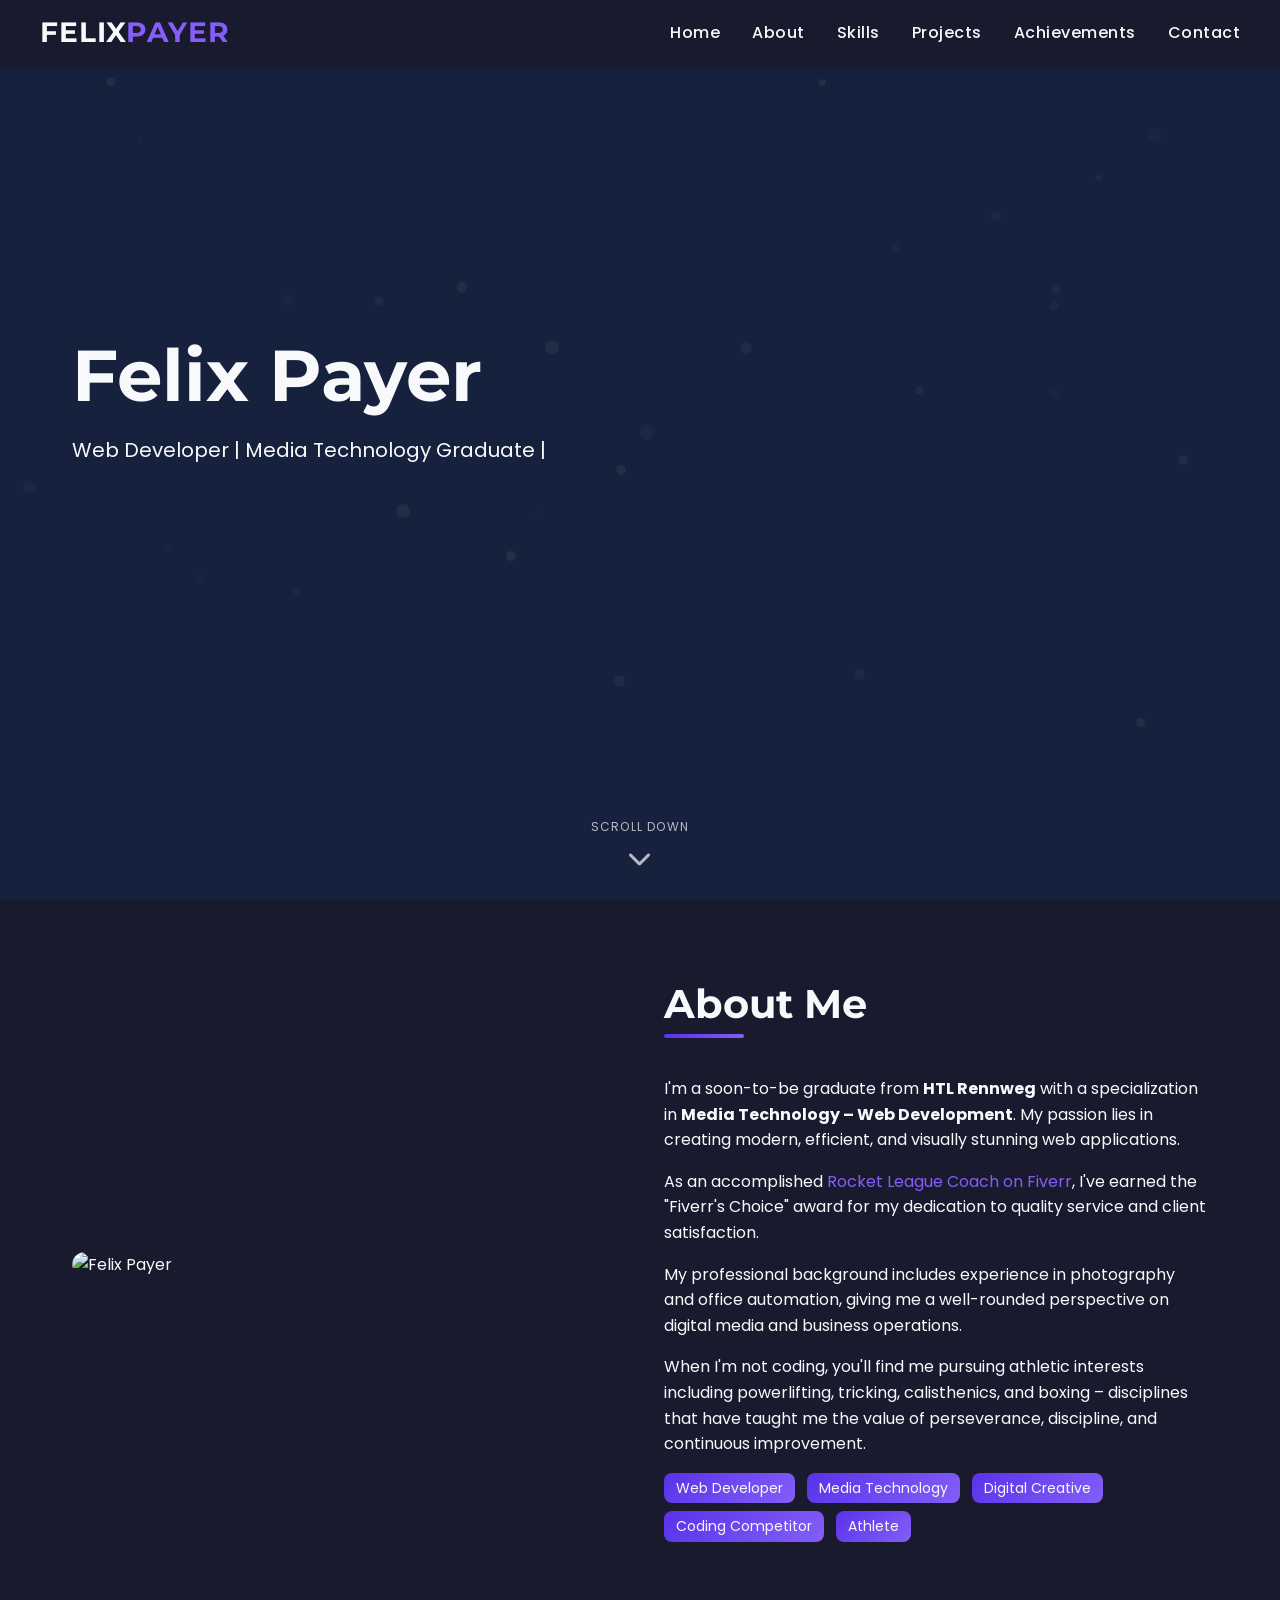
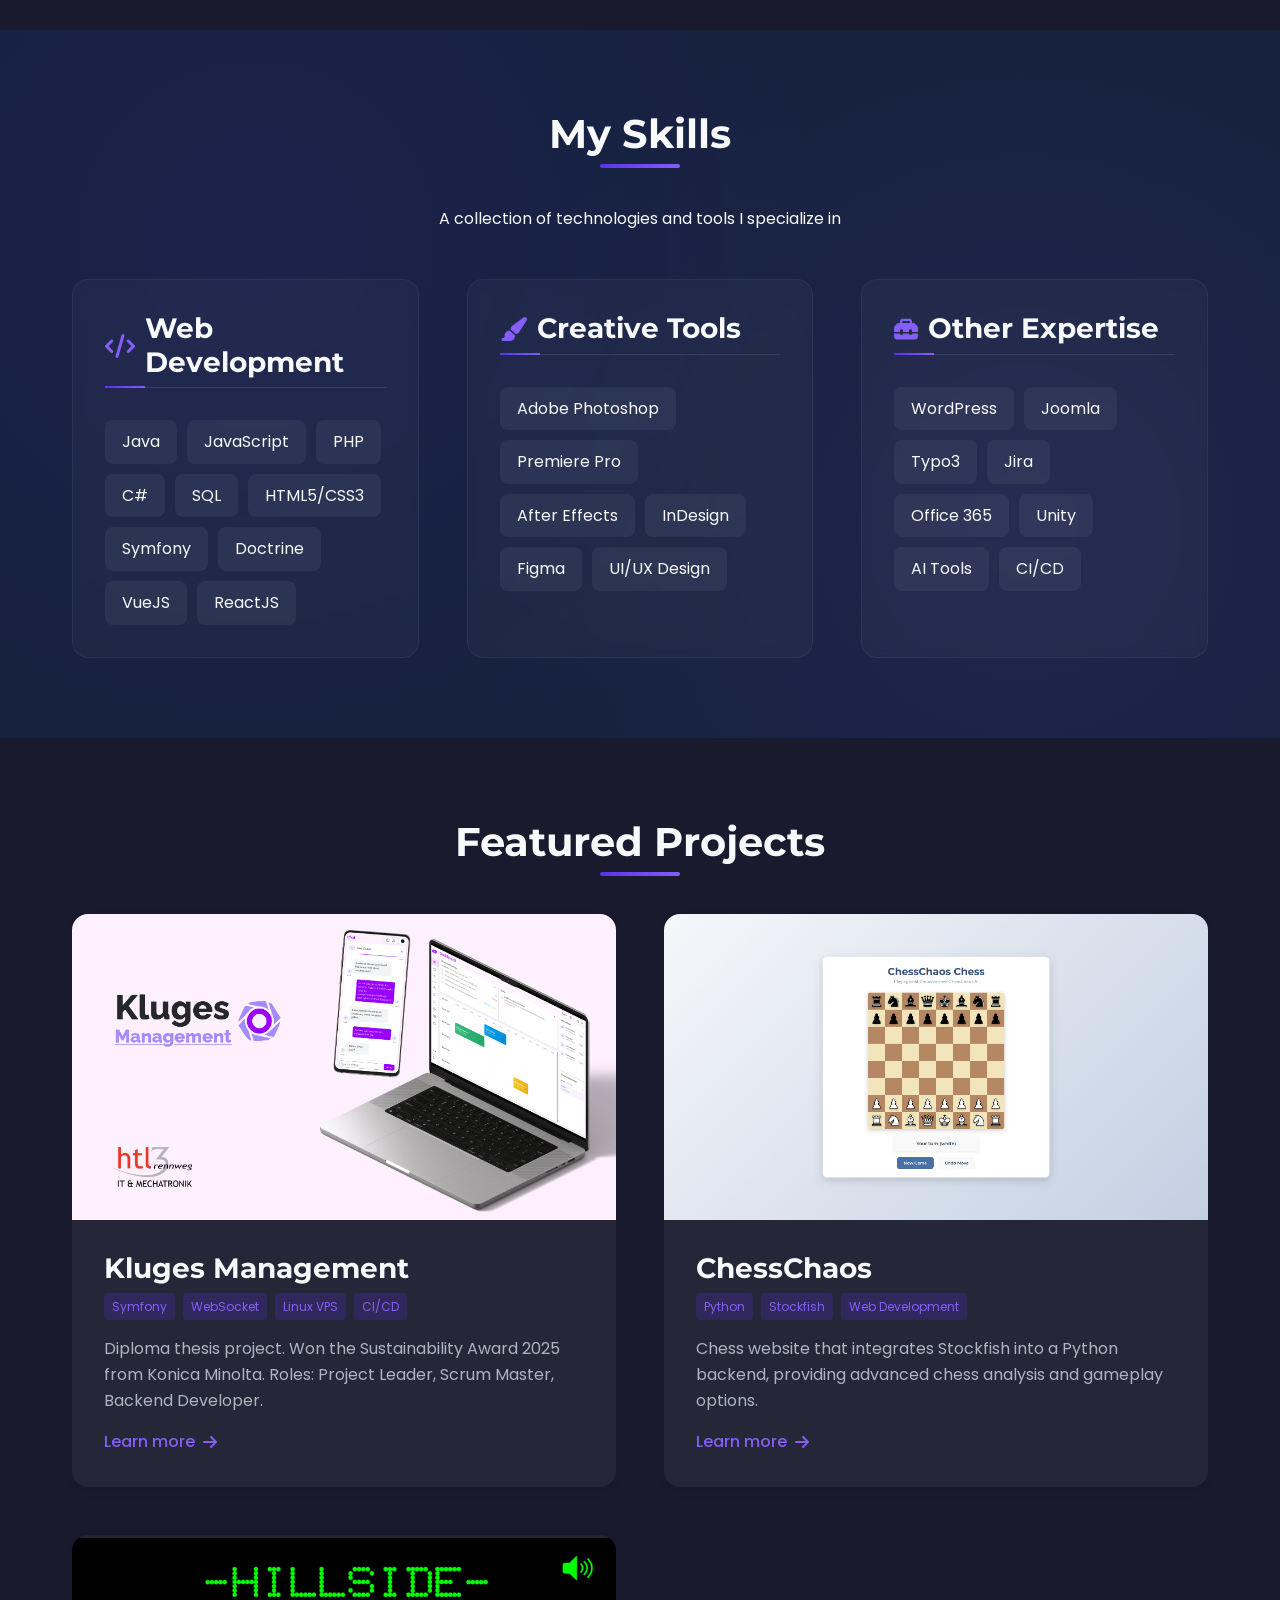
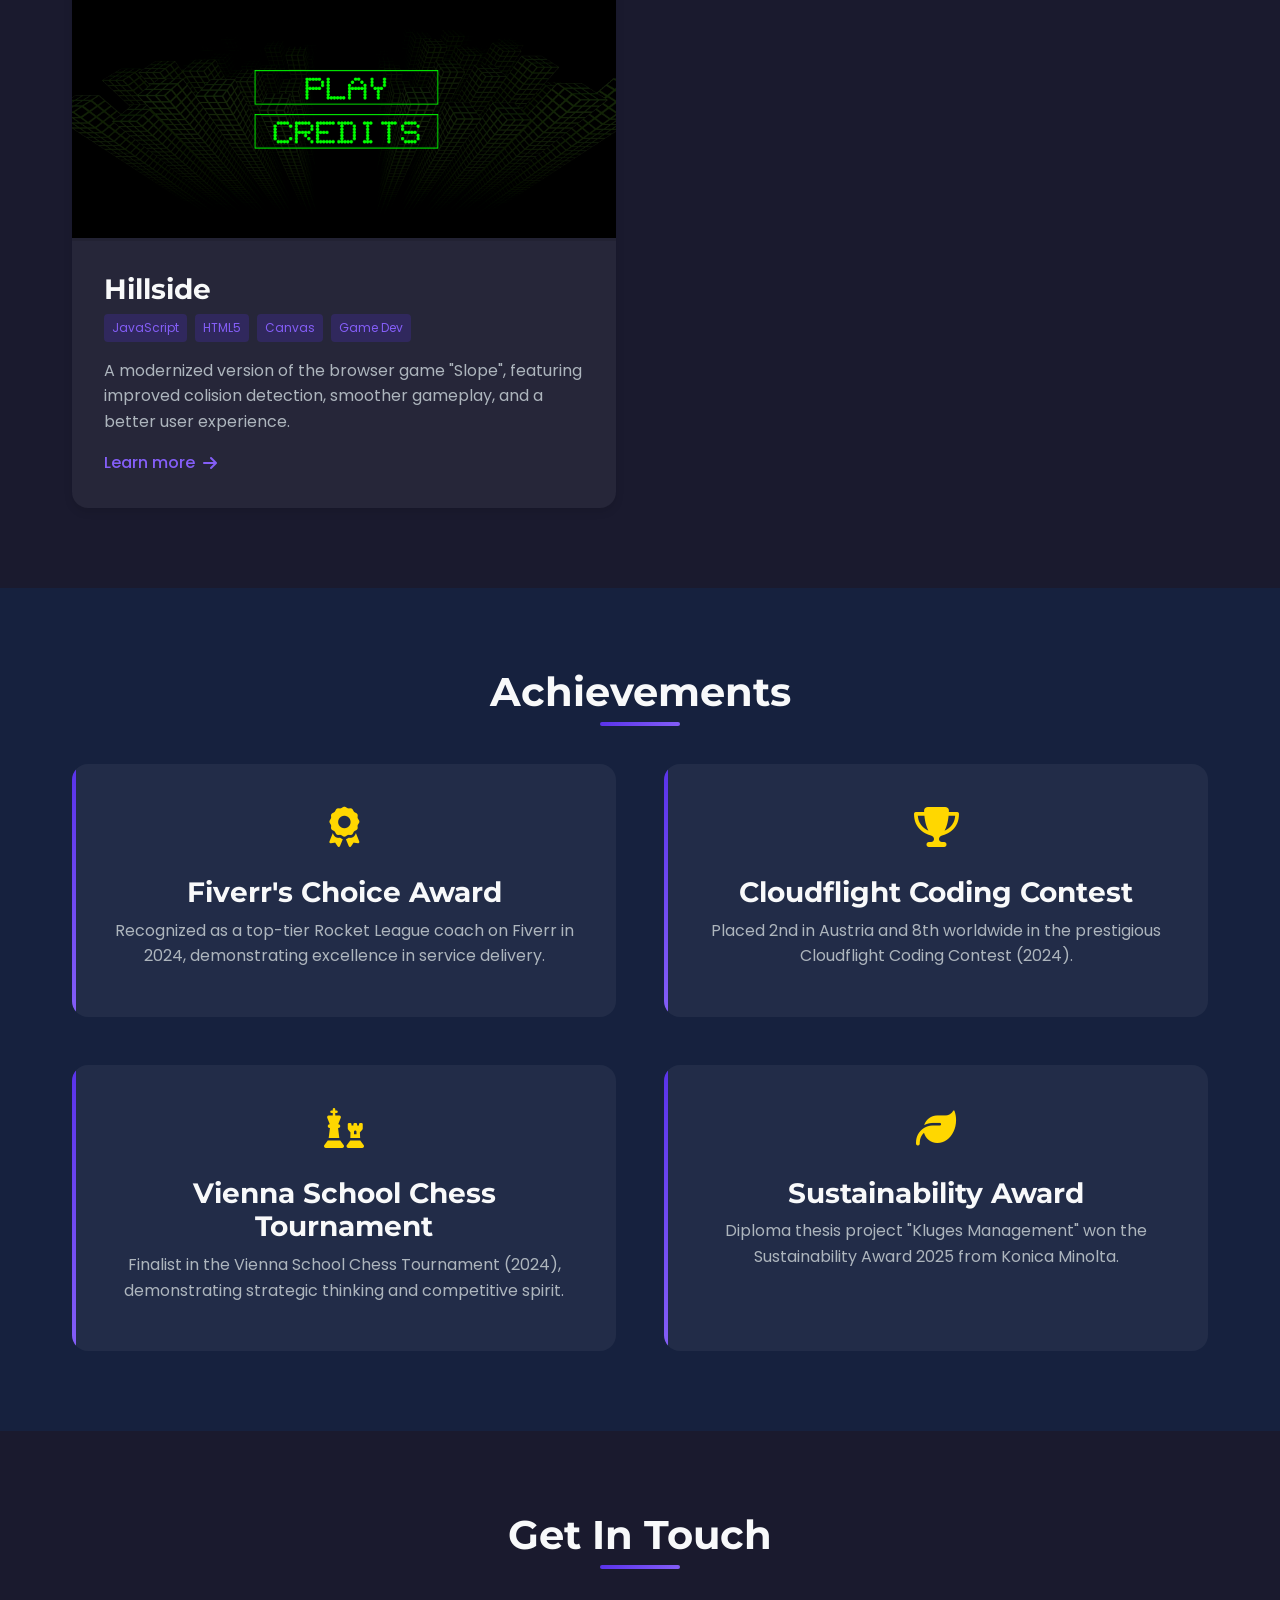
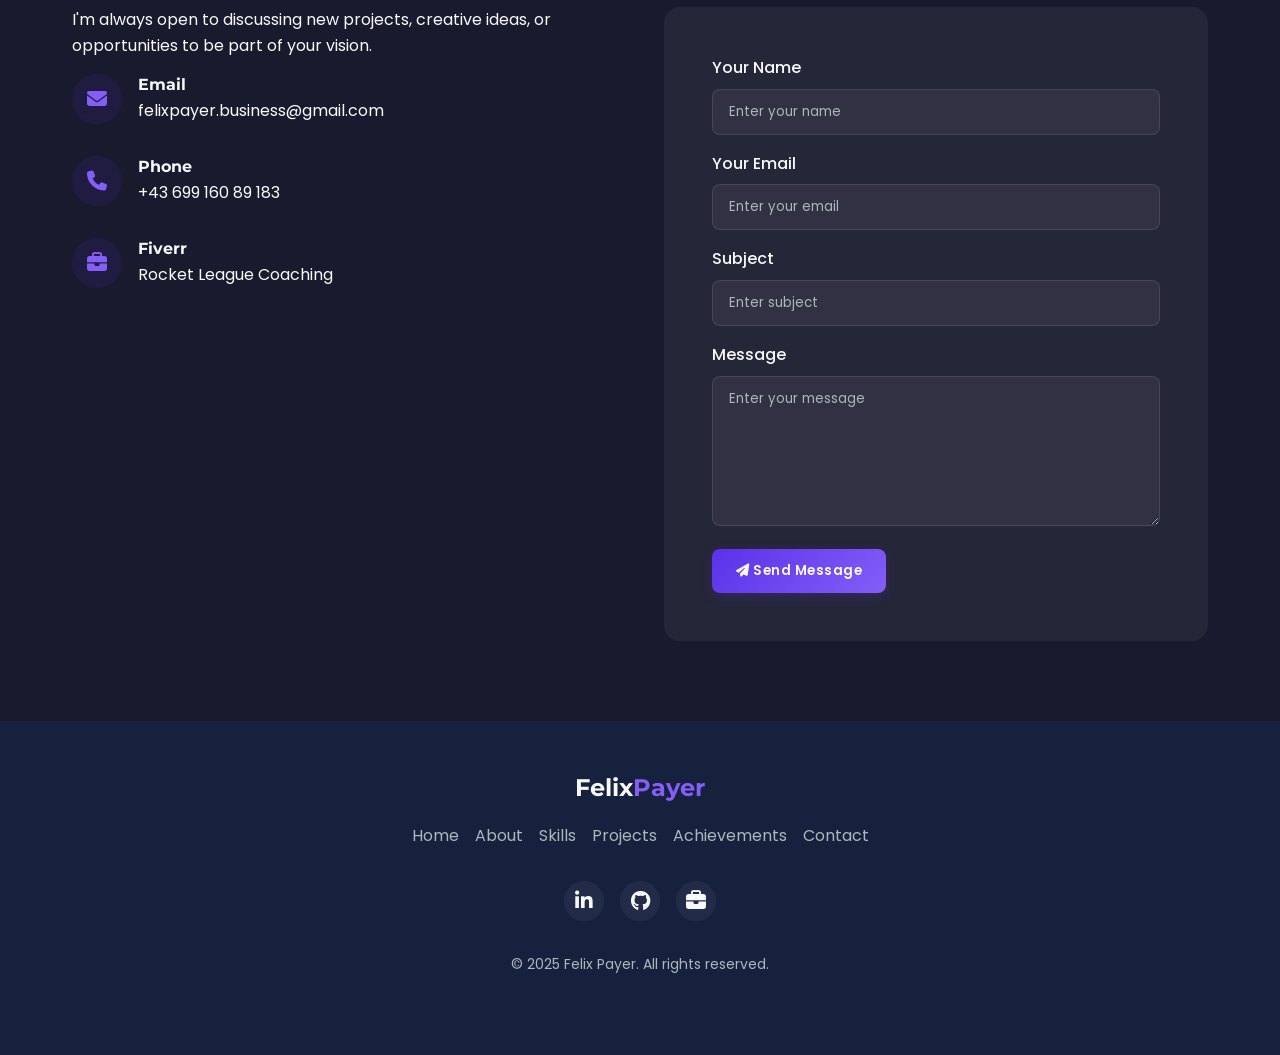
==== index.html @ ff653161 "Added Get coaching button + removed mobile animation" ====
<!DOCTYPE html>
<html lang="en">

<head>
    <meta charset="UTF-8">
    <meta name="viewport" content="width=device-width, initial-scale=1.0">
    <title>Felix Payer | Web Developer & Media Technology Graduate</title>
    <meta name="description"
        content="Felix Payer - Web Developer, Media Technology Graduate, and Gaming Coach. Personal portfolio showcasing projects, skills, and achievements.">

    <!-- Favicon (placeholder) -->
    <link rel="icon" type="image/png" href="favicon.png">

    <!-- Font Awesome -->
    <link rel="stylesheet" href="https://cdnjs.cloudflare.com/ajax/libs/font-awesome/6.4.0/css/all.min.css">

    <!-- Main Stylesheet -->
    <link rel="stylesheet" href="portfolio-styles.css">
    <link rel="stylesheet" href="portfolio-additional-css.css">
</head>

<body>
    <!-- Preloader - Add this right after <body> tag -->
    <div class="preloader">
        <div class="preloader-spinner"></div>
    </div>

    <!-- Scroll Progress Indicator - Add this right after preloader -->
    <div class="scroll-progress"></div>

    <!-- Navigation -->
    <nav class="navbar" id="navbar">
        <div class="container navbar-container">
            <a href="#" class="logo">Felix<span class="text-accent">Payer</span></a>
            <div class="mobile-toggle" id="mobile-toggle">
                <i class="fas fa-bars"></i>
            </div>
            <ul class="nav-links" id="nav-links">
                <li><a href="#home" class="nav-link">Home</a></li>
                <li><a href="#about" class="nav-link">About</a></li>
                <li><a href="#skills" class="nav-link">Skills</a></li>
                <li><a href="#projects" class="nav-link">Projects</a></li>
                <li><a href="#achievements" class="nav-link">Achievements</a></li>
                <li><a href="#contact" class="nav-link">Contact</a></li>
            </ul>
        </div>
    </nav>

    <!-- Hero Section -->
    <section id="home" class="hero">
        <div class="hero-background" id="particles"></div>
        <div class="container">
            <!-- Scroll Indicator for Hero Section - Add this inside the hero section -->
            <div class="scroll-indicator">
                <span>SCROLL DOWN</span>
                <i class="fas fa-chevron-down"></i>
            </div>

            <div class="hero-content">
                <h1 class="hero-title">Felix Payer</h1>
                <p class="hero-subtitle" data-text="Web Developer | Media Technology Graduate | Gaming Coach"></p>
                <div class="hero-cta">
                    <a href="#contact" class="btn btn-primary micro-interaction"><i class="fas fa-envelope"></i> Contact
                        Me</a>
                    <a href="#projects" class="btn btn-secondary micro-interaction"><i class="fas fa-code"></i> View
                        Projects</a>
                    <a href="https://www.fiverr.com/s/8zl2VmZ" target="_blank" class="btn btn-fiverr micro-interaction"><i class="fas fa-gamepad"></i> Book Coaching</a>
                </div>
            </div>
        </div>
    </section>

    <!-- About Section -->
    <section id="about" class="about section">
        <div class="container">
            <div class="about-grid">
                <div class="about-image">
                    <img src="assets/Felix_Payer_v2.png" alt="Felix Payer">
                </div>
                <div class="about-content">
                    <h2>About Me</h2>
                    <p>I'm a soon-to-be graduate from <strong>HTL Rennweg</strong> with a specialization in
                        <strong>Media Technology – Web Development</strong>. My passion lies in creating modern,
                        efficient, and visually stunning web applications.</p>
                    <p>As an accomplished <span class="text-accent">Rocket League Coach on Fiverr</span>, I've earned
                        the "Fiverr's Choice" award for my dedication to quality service and client satisfaction.</p>
                    <p>My professional background includes experience in photography and office automation, giving me a
                        well-rounded perspective on digital media and business operations.</p>
                    <p>When I'm not coding, you'll find me pursuing athletic interests including powerlifting, tricking,
                        calisthenics, and boxing – disciplines that have taught me the value of perseverance,
                        discipline, and continuous improvement.</p>
                    <div class="about-tags">
                        <span class="about-tag">Web Developer</span>
                        <span class="about-tag">Media Technology</span>
                        <span class="about-tag">Digital Creative</span>
                        <span class="about-tag">Coding Competitor</span>
                        <span class="about-tag">Athlete</span>
                    </div>
                </div>
            </div>
        </div>
    </section>

    <!-- Skills Section -->
    <section id="skills" class="skills section">
        <div class="container">
            <div class="section-title">
                <h2>My Skills</h2>
                <p>A collection of technologies and tools I specialize in</p>
            </div>
            <div class="skills-categories">
                <div class="skills-category" data-aos="fade-up">
                    <h3><i class="fas fa-code"></i> Web Development</h3>
                    <div class="skills-list">
                        <div class="skill-item">Java</div>
                        <div class="skill-item">JavaScript</div>
                        <div class="skill-item">PHP</div>
                        <div class="skill-item">C#</div>
                        <div class="skill-item">SQL</div>
                        <div class="skill-item">HTML5/CSS3</div>
                        <div class="skill-item">Symfony</div>
                        <div class="skill-item">Doctrine</div>
                        <div class="skill-item">VueJS</div>
                        <div class="skill-item">ReactJS</div>
                    </div>
                </div>
                <div class="skills-category" data-aos="fade-up" data-aos-delay="100">
                    <h3><i class="fas fa-paintbrush"></i> Creative Tools</h3>
                    <div class="skills-list">
                        <div class="skill-item">Adobe Photoshop</div>
                        <div class="skill-item">Premiere Pro</div>
                        <div class="skill-item">After Effects</div>
                        <div class="skill-item">InDesign</div>
                        <div class="skill-item">Figma</div>
                        <div class="skill-item">UI/UX Design</div>
                    </div>
                </div>
                <div class="skills-category" data-aos="fade-up" data-aos-delay="200">
                    <h3><i class="fas fa-toolbox"></i> Other Expertise</h3>
                    <div class="skills-list">
                        <div class="skill-item">WordPress</div>
                        <div class="skill-item">Joomla</div>
                        <div class="skill-item">Typo3</div>
                        <div class="skill-item">Jira</div>
                        <div class="skill-item">Office 365</div>
                        <div class="skill-item">Unity</div>
                        <div class="skill-item">AI Tools</div>
                        <div class="skill-item">CI/CD</div>
                    </div>
                </div>
            </div>
        </div>
    </section>

    <!-- Projects Section -->
    <section id="projects" class="projects section">
        <div class="container">
            <div class="section-title">
                <h2>Featured Projects</h2>
            </div>
            <div class="projects-grid">
                <!-- Project 1 -->
                <div class="project-card hover-glow">
                    <div class="project-image">
                        <img src="assets/Kluges_Management.png" alt="Kluges Management Project">
                    </div>
                    <div class="project-content">
                        <h3 class="project-title">Kluges Management</h3>
                        <div class="project-tags">
                            <span class="project-tag">Symfony</span>
                            <span class="project-tag">WebSocket</span>
                            <span class="project-tag">Linux VPS</span>
                            <span class="project-tag">CI/CD</span>
                        </div>
                        <p class="project-description">Diploma thesis project. Won the Sustainability Award 2025 from
                            Konica Minolta. Roles: Project Leader, Scrum Master, Backend Developer.</p>
                        <a href="#" class="project-link">Learn more <i class="fas fa-arrow-right"></i></a>
                    </div>
                </div>

                <!-- Project 2 -->
                <div class="project-card hover-glow">
                    <div class="project-image">
                        <img src="assets/ChaosChess.png" alt="ChessChaos Project">
                    </div>
                    <div class="project-content">
                        <h3 class="project-title">ChessChaos</h3>
                        <div class="project-tags">
                            <span class="project-tag">Python</span>
                            <span class="project-tag">Stockfish</span>
                            <span class="project-tag">Web Development</span>
                        </div>
                        <p class="project-description">Chess website that integrates Stockfish into a Python backend,
                            providing advanced chess analysis and gameplay options.</p>
                        <a href="#" class="project-link">Learn more <i class="fas fa-arrow-right"></i></a>
                    </div>
                </div>

                <!-- Project 3 -->
                <div class="project-card hover-glow">
                    <div class="project-image">
                        <img src="assets/Hillside.png" alt="Hillside Project">
                    </div>
                    <div class="project-content">
                        <h3 class="project-title">Hillside</h3>
                        <div class="project-tags">
                            <span class="project-tag">JavaScript</span>
                            <span class="project-tag">HTML5</span>
                            <span class="project-tag">Canvas</span>
                            <span class="project-tag">Game Dev</span>
                        </div>
                        <p class="project-description">A modernized version of the browser game "Slope", featuring
                            improved colision detection, smoother gameplay, and a better user experience.</p>
                        <a href="#" class="project-link">Learn more <i class="fas fa-arrow-right"></i></a>
                    </div>
                </div>
            </div>
        </div>
    </section>

    <!-- Achievements Section -->
    <section id="achievements" class="achievements section">
        <div class="container">
            <div class="section-title">
                <h2>Achievements</h2>
            </div>
            <div class="achievements-list">
                <!-- Achievement 1 -->
                <div class="achievement-card hover-scale">
                    <div class="achievement-icon">
                        <i class="fas fa-award"></i>
                    </div>
                    <h3 class="achievement-title">Fiverr's Choice Award</h3>
                    <p class="achievement-description">Recognized as a top-tier Rocket League coach on Fiverr in 2024,
                        demonstrating excellence in service delivery.</p>
                </div>

                <!-- Achievement 2 -->
                <div class="achievement-card hover-scale">
                    <div class="achievement-icon">
                        <i class="fas fa-trophy"></i>
                    </div>
                    <h3 class="achievement-title">Cloudflight Coding Contest</h3>
                    <p class="achievement-description">Placed 2nd in Austria and 8th worldwide in the prestigious
                        Cloudflight Coding Contest (2024).</p>
                </div>

                <!-- Achievement 3 -->
                <div class="achievement-card hover-scale">
                    <div class="achievement-icon">
                        <i class="fas fa-chess"></i>
                    </div>
                    <h3 class="achievement-title">Vienna School Chess Tournament</h3>
                    <p class="achievement-description">Finalist in the Vienna School Chess Tournament (2024),
                        demonstrating strategic thinking and competitive spirit.</p>
                </div>

                <!-- Achievement 4 -->
                <div class="achievement-card hover-scale">
                    <div class="achievement-icon">
                        <i class="fas fa-leaf"></i>
                    </div>
                    <h3 class="achievement-title">Sustainability Award</h3>
                    <p class="achievement-description">Diploma thesis project "Kluges Management" won the Sustainability
                        Award 2025 from Konica Minolta.</p>
                </div>
            </div>
        </div>
    </section>

    <!-- Contact Section -->
    <section id="contact" class="contact section">
        <div class="container">
            <div class="section-title">
                <h2>Get In Touch</h2>
            </div>
            <div class="contact-grid">
                <div class="contact-info">
                    <p>I'm always open to discussing new projects, creative ideas, or opportunities to be part of your
                        vision.</p>

                    <!-- Email -->
                    <div class="contact-method">
                        <div class="contact-icon">
                            <i class="fas fa-envelope"></i>
                        </div>
                        <div class="contact-detail">
                            <h4>Email</h4>
                            <p><a href="mailto:felixpayer.business@gmail.com">felixpayer.business@gmail.com</a></p>
                        </div>
                    </div>

                    <!-- Phone -->
                    <div class="contact-method">
                        <div class="contact-icon">
                            <i class="fas fa-phone"></i>
                        </div>
                        <div class="contact-detail">
                            <h4>Phone</h4>
                            <p><a href="tel:+4369916089">+43 699 160 89 183</a></p>
                        </div>
                    </div>

                    <!-- Fiverr -->
                    <div class="contact-method">
                        <div class="contact-icon">
                            <i class="fas fa-briefcase"></i>
                        </div>
                        <div class="contact-detail">
                            <h4>Fiverr</h4>
                            <p><a href="https://www.fiverr.com/s/8zl2VmZ" target="_blank">Rocket League Coaching</a></p>
                        </div>
                    </div>
                </div>

                <!-- Contact Form -->
                <form class="contact-form" id="contact-form" action="https://formspree.io/f/xrbprryv" method="POST">
                    <div class="form-group">
                        <label for="name" class="form-label">Your Name</label>
                        <input type="text" id="name" name="name" class="form-control" placeholder="Enter your name"
                            required>
                    </div>
                    <div class="form-group">
                        <label for="email" class="form-label">Your Email</label>
                        <input type="email" id="email" name="email" class="form-control" placeholder="Enter your email"
                            required>
                    </div>
                    <div class="form-group">
                        <label for="subject" class="form-label">Subject</label>
                        <input type="text" id="subject" name="subject" class="form-control" placeholder="Enter subject"
                            required>
                    </div>
                    <div class="form-group">
                        <label for="message" class="form-label">Message</label>
                        <textarea id="message" name="message" class="form-control" placeholder="Enter your message"
                            rows="5" required></textarea>
                    </div>
                    <button type="submit" class="btn btn-primary micro-interaction">
                        <i class="fas fa-paper-plane"></i> Send Message
                    </button>
                </form>
            </div>
        </div>
    </section>

    <!-- Footer -->
    <footer class="footer">
        <div class="container">
            <div class="footer-content">
                <div class="footer-logo">Felix<span class="text-accent">Payer</span></div>
                <div class="footer-links">
                    <a href="#home" class="footer-link">Home</a>
                    <a href="#about" class="footer-link">About</a>
                    <a href="#skills" class="footer-link">Skills</a>
                    <a href="#projects" class="footer-link">Projects</a>
                    <a href="#achievements" class="footer-link">Achievements</a>
                    <a href="#contact" class="footer-link">Contact</a>
                </div>
                <div class="footer-social">
                    <a href="https://www.linkedin.com/in/felix-payer" class="social-link"><i class="fab fa-linkedin-in"></i></a>
                    <a href="https://github.com/1FailX1" class="social-link"><i class="fab fa-github"></i></a>
                    <a href="https://www.fiverr.com/s/8zl2VmZ" class="social-link"><i class="fas fa-briefcase"></i></a>
                </div>
                <p class="copyright">&copy; 2025 Felix Payer. All rights reserved.</p>
            </div>
        </div>
    </footer>

    <!-- JavaScript Libraries -->
    <script src="https://cdnjs.cloudflare.com/ajax/libs/gsap/3.12.2/gsap.min.js"></script>
    <script src="https://cdnjs.cloudflare.com/ajax/libs/gsap/3.12.2/ScrollTrigger.min.js"></script>
    <script src="https://cdn.jsdelivr.net/particles.js/2.0.0/particles.min.js"></script>

    <!-- JavaScript -->
    <script src="portfolio-javascript.js"></script>
    <script src="portfolio-advanced-animations.js"></script>
</body>

</html>
---- portfolio-styles.css ----
/* Felix Payer Portfolio Website - Main Stylesheet */

/* ======= FONTS ======= */
@import url('https://fonts.googleapis.com/css2?family=Poppins:wght@300;400;500;600;700&family=Montserrat:wght@400;500;600;700&display=swap');

/* ======= VARIABLES ======= */
:root {
  /* Color Palette */
  --primary-dark: #1a1a2e;
  --primary: #16213e;
  --secondary: #0f3460;
  --accent: #5932ea;
  --accent-light: #845ef7;
  --accent-gradient: linear-gradient(135deg, #5932ea 0%, #845ef7 100%);
  --gold: #ffd700;
  --white: #f8f9fa;
  --light-gray: #e9ecef;
  --medium-gray: #adb5bd;
  --dark-gray: #495057;
  --black: #212529;
  
  /* Typography */
  --font-primary: 'Poppins', sans-serif;
  --font-secondary: 'Montserrat', sans-serif;
  
  /* Spacing */
  --spacing-xs: 0.25rem;
  --spacing-sm: 0.5rem;
  --spacing-md: 1rem;
  --spacing-lg: 2rem;
  --spacing-xl: 3rem;
  --spacing-xxl: 5rem;
  
  /* Border Radius */
  --radius-sm: 0.25rem;
  --radius-md: 0.5rem;
  --radius-lg: 1rem;
  --radius-round: 50%;
  
  /* Transitions */
  --transition-fast: 0.2s ease;
  --transition-medium: 0.3s ease;
  --transition-slow: 0.5s ease;
  
  /* Shadows */
  --shadow-sm: 0 2px 4px rgba(0, 0, 0, 0.05);
  --shadow-md: 0 4px 8px rgba(0, 0, 0, 0.1);
  --shadow-lg: 0 8px 16px rgba(0, 0, 0, 0.15);
  --shadow-accent: 0 4px 12px rgba(89, 50, 234, 0.2);
}

/* ======= RESET & BASE STYLES ======= */
*, *::before, *::after {
  margin: 0;
  padding: 0;
  box-sizing: border-box;
}

html {
  font-size: 16px;
  scroll-behavior: smooth;
  scrollbar-width: thin;
  scrollbar-color: var(--accent) var(--primary-dark);
}

body {
  font-family: var(--font-primary);
  color: var(--white);
  background-color: var(--primary-dark);
  line-height: 1.6;
  overflow-x: hidden;
}

img {
  max-width: 100%;
  height: auto;
  display: block;
}

a {
  color: var(--white);
  text-decoration: none;
  transition: all var(--transition-fast);
}

a:hover {
  color: var(--accent-light);
}

button, .btn {
  cursor: pointer;
  border: none;
  background: none;
  font-family: var(--font-primary);
  transition: all var(--transition-fast);
}

/* Custom scrollbar for webkit browsers */
::-webkit-scrollbar {
  width: 8px;
  height: 8px;
}

::-webkit-scrollbar-track {
  background: var(--primary-dark);
}

::-webkit-scrollbar-thumb {
  background: var(--accent);
  border-radius: 4px;
}

::-webkit-scrollbar-thumb:hover {
  background: var(--accent-light);
}

/* ======= LAYOUT & CONTAINERS ======= */
.container {
  width: 100%;
  max-width: 1200px;
  margin: 0 auto;
  padding: 0 var(--spacing-lg);
}

.section {
  padding: var(--spacing-xxl) 0;
  position: relative;
}

/* ======= TYPOGRAPHY ======= */
h1, h2, h3, h4, h5, h6 {
  font-family: var(--font-secondary);
  font-weight: 700;
  line-height: 1.2;
  margin-bottom: var(--spacing-md);
}

h1 {
  font-size: 3.5rem;
  margin-bottom: var(--spacing-lg);
}

h2 {
  font-size: 2.5rem;
  position: relative;
  margin-bottom: var(--spacing-xl);
}

h2::after {
  content: '';
  position: absolute;
  width: 80px;
  height: 4px;
  background: var(--accent-gradient);
  bottom: -10px;
  left: 0;
  border-radius: var(--radius-sm);
}

h3 {
  font-size: 1.75rem;
}

p {
  margin-bottom: var(--spacing-md);
}

.section-title {
  text-align: center;
}

.section-title h2::after {
  left: 50%;
  transform: translateX(-50%);
}

.text-center {
  text-align: center;
}

.text-accent {
  color: var(--accent-light);
}

.text-gold {
  color: var(--gold);
}

/* ======= BUTTONS ======= */
.btn {
  display: inline-block;
  padding: 0.75rem 1.5rem;
  border-radius: var(--radius-md);
  font-weight: 600;
  text-align: center;
  letter-spacing: 0.5px;
  transition: all var(--transition-fast);
}

.btn-primary {
  background: var(--accent-gradient);
  color: var(--white);
  box-shadow: var(--shadow-accent);
}

.btn-primary:hover {
  transform: translateY(-3px);
  box-shadow: 0 6px 15px rgba(89, 50, 234, 0.3);
  color: var(--white);
}

.btn-secondary {
  background: transparent;
  color: var(--white);
  border: 2px solid var(--accent);
}

.btn-secondary:hover {
  background-color: var(--accent);
  color: var(--white);
  transform: translateY(-3px);
}

.btn-icon {
  display: inline-flex;
  align-items: center;
  gap: 0.5rem;
}

.btn-fiverr {
  background-color: #1dbf73; /* Fiverr green */
  color: white;
  border: 2px solid #1dbf73;
  box-shadow: 0 4px 8px rgba(29, 191, 115, 0.3);
}

.btn-fiverr:hover {
  background-color: #19a463; /* Slightly darker on hover */
  color: white;
  transform: translateY(-3px);
  box-shadow: 0 6px 12px rgba(29, 191, 115, 0.4);
}

/* ======= NAVIGATION ======= */
.navbar {
  position: fixed;
  top: 0;
  left: 0;
  width: 100%;
  z-index: 1000;
  background-color: var(--primary-dark); /* Solid background for visibility */
  box-shadow: var(--shadow-md); /* Optional: Add a shadow for better visibility */
  min-height: 60px; /* Ensure consistent height */
  display: flex;
  align-items: center;
  justify-content: space-between;
  padding: 0 1rem;
}

.navbar.scrolled {
  min-height: 50px; /* Ensure minimum height when scrolled */
  box-shadow: var(--shadow-md);
}

.navbar-container {
  display: flex;
  justify-content: space-between;
  align-items: center;
  padding: 0.75rem 0; /* Move padding to container instead of navbar */
  width: 100%;
}

.logo {
  font-family: var(--font-secondary);
  font-weight: 700;
  font-size: 1.75rem;
  color: var(--white);
  text-transform: uppercase;
  letter-spacing: 1px;
  line-height: 1.2; /* Add line-height to improve vertical spacing */
  padding: 0.25rem 0; /* Add padding to prevent touching edges */
}

.nav-links {
  display: flex;
  gap: var(--spacing-lg);
  list-style: none;
}

.nav-link {
  position: relative;
  font-weight: 500;
  letter-spacing: 0.5px;
}

.nav-link::after {
  content: '';
  position: absolute;
  bottom: -5px;
  left: 0;
  width: 0;
  height: 2px;
  background: var(--accent-gradient);
  transition: width var(--transition-fast);
}

.nav-link:hover::after {
  width: 100%;
}

.mobile-toggle {
  display: none;
  font-size: 1.5rem;
  cursor: pointer;
}

/* ======= HERO SECTION ======= */
.hero {
  position: relative;
  height: 100vh;
  display: flex;
  align-items: center;
  overflow: hidden;
  background-color: var(--primary);
}

.hero-content {
  position: relative;
  z-index: 2;
  width: fit-content; /* Only take up as much space as needed */
  max-width: 90%; /* Ensure it doesn't overflow on small screens */
  margin-right: auto; /* Keep left alignment */
}

.hero-title {
  font-size: 4.5rem;
  font-weight: 700;
  margin-bottom: var(--spacing-md);
  opacity: 0;
  transform: translateY(30px);
  animation: fadeInUp 1s var(--transition-slow) forwards;
}

.hero-subtitle {
  font-size: 1.25rem;
  margin-bottom: var(--spacing-xl);
  opacity: 0;
  transform: translateY(30px);
  animation: fadeInUp 1s 0.3s var(--transition-slow) forwards;
  min-height: 1.6em; /* Reserve height for the text */
  position: relative;
}

/* Add invisible placeholder that maintains space */
.hero-subtitle::before {
  content: attr(data-text);
  visibility: hidden;
  display: block;
  height: 0;
  color: transparent;
}

.hero-cta {
  display: flex;
  gap: var(--spacing-md);
  opacity: 0;
  transform: translateY(-15px); /* Start slightly above final position */
  transition: opacity 0.6s ease, transform 0.6s ease;
}

.hero-background {
  position: absolute;
  top: 0;
  left: 0;
  width: 100%;
  height: 100%;
  z-index: 1;
}

.particle {
  position: absolute;
  border-radius: var(--radius-round);
  background: rgba(255, 255, 255, 0.1);
  animation: float 20s infinite linear;
}

/* ======= ABOUT SECTION ======= */
.about {
  background-color: var(--primary-dark);
}

.about-grid {
  display: grid;
  grid-template-columns: 1fr 1fr;
  gap: var(--spacing-xl);
  align-items: center;
}

.about-image {
  border-radius: var(--radius-lg);
  overflow: hidden;
}

.about-content h2 {
  text-align: left;
}

.about-content h2::after {
  left: 0;
  transform: none;
}

.about-tag {
  display: inline-block;
  background: var(--accent-gradient);
  color: var(--white);
  padding: 0.25rem 0.75rem;
  border-radius: var(--radius-md);
  font-size: 0.875rem;
  margin-right: var(--spacing-sm);
  margin-bottom: var(--spacing-sm);
}

/* ======= SKILLS SECTION - REDESIGNED ======= */
.skills {
  background-color: var(--primary);
  position: relative;
  overflow: hidden;
}

.skills::before {
  content: "";
  position: absolute;
  top: 0;
  left: 0;
  width: 100%;
  height: 100%;
  background-image: radial-gradient(circle at 20% 30%, rgba(89, 50, 234, 0.08) 0%, transparent 50%),
                    radial-gradient(circle at 80% 70%, rgba(132, 94, 247, 0.08) 0%, transparent 50%);
  z-index: 0;
}

.skills .container {
  position: relative;
  z-index: 1;
}

.skills-categories {
  display: grid;
  grid-template-columns: repeat(3, 1fr);
  gap: var(--spacing-xl);
  margin-top: var(--spacing-xl);
}

.skills-category {
  background: rgba(255, 255, 255, 0.03);
  border-radius: var(--radius-lg);
  padding: var(--spacing-lg);
  transition: all 0.4s cubic-bezier(0.175, 0.885, 0.32, 1.275);
  border: 1px solid rgba(255, 255, 255, 0.05);
  backdrop-filter: blur(5px);
  position: relative;
  overflow: hidden;
}

.skills-category::before {
  content: '';
  position: absolute;
  top: 0;
  left: 0;
  width: 100%;
  height: 100%;
  background: var(--accent-gradient);
  opacity: 0;
  transition: opacity 0.4s ease;
  z-index: -1;
}

.skills-category:hover {
  transform: translateY(-6px);
  box-shadow: var(--shadow-lg);
  border-color: rgba(89, 50, 234, 0.2);
}

.skills-category:hover::before {
  opacity: 0.05;
}

.skills-category h3 {
  margin-bottom: var(--spacing-lg);
  padding-bottom: var(--spacing-sm);
  border-bottom: 1px solid rgba(255, 255, 255, 0.1);
  position: relative;
  display: flex;
  align-items: center;
  gap: 10px;
}

.skills-category h3 i {
  color: var(--accent-light);
  font-size: 1.5rem;
}

.skills-category h3::after {
  content: '';
  position: absolute;
  bottom: -1px;
  left: 0;
  height: 2px;
  width: 40px;
  background: var(--accent-gradient);
  transition: width 0.3s ease;
}

.skills-category:hover h3::after {
  width: 100%;
}

.skills-list {
  display: flex;
  flex-wrap: wrap;
  gap: 10px;
}

.skill-item {
  background: rgba(255, 255, 255, 0.05);
  border-radius: var(--radius-md);
  padding: 0.5rem 1rem;
  transition: all 0.3s ease;
  border: 1px solid transparent;
}

.skill-item:hover {
  background: rgba(89, 50, 234, 0.2);
  transform: translateY(-3px) scale(1.05);
  border-color: var(--accent);
  box-shadow: 0 4px 12px rgba(89, 50, 234, 0.15);
}

@media (max-width: 1024px) {
  .skills-categories {
    grid-template-columns: repeat(2, 1fr);
  }
}

@media (max-width: 768px) {
  .skills-categories {
    grid-template-columns: 1fr;
  }
  
  .skills-category {
    max-width: 500px;
    margin: 0 auto;
  }
}

/* ======= PROJECTS SECTION ======= */
.projects {
  background-color: var(--primary-dark);
}

.projects-grid {
  display: grid;
  grid-template-columns: repeat(auto-fill, minmax(350px, 1fr));
  gap: var(--spacing-xl);
  margin-top: var(--spacing-xl);
}

.project-card {
  background: rgba(255, 255, 255, 0.05);
  border-radius: var(--radius-lg);
  overflow: hidden;
  transition: all var(--transition-medium);
  box-shadow: var(--shadow-md);
}

.project-card:hover {
  transform: translateY(-10px);
  box-shadow: var(--shadow-lg);
}

.project-image {
  width: 100%;
  position: relative;
  overflow: hidden;
  aspect-ratio: 16 / 9;  /* Maintain consistent ratio (adjust as needed) */
}

.project-image::before {
  content: "";
  display: block;
  padding-top: 56.25%;  /* Fallback for browsers without aspect-ratio support (16:9 = 9/16 = 0.5625 = 56.25%) */
}

.project-image img {
  position: absolute;
  top: 0;
  left: 0;
  width: 100%;
  height: 100%;
  object-fit: contain;  /* Use contain to show the whole image */
  object-position: center;  /* Center the image */
  transition: transform var(--transition-medium);
  background-color: rgba(0, 0, 0, 0.1);  /* Optional: adds a subtle background to empty space */
}

.project-card:hover .project-image img {
  transform: scale(1.1);
}

.project-content {
  padding: var(--spacing-lg);
}

.project-title {
  margin-bottom: var(--spacing-sm);
}

.project-tags {
  display: flex;
  flex-wrap: wrap;
  gap: 0.5rem;
  margin-bottom: var(--spacing-md);
}

.project-tag {
  background: rgba(89, 50, 234, 0.2);
  color: var(--accent-light);
  padding: 0.25rem 0.5rem;
  border-radius: var(--radius-sm);
  font-size: 0.75rem;
}

.project-description {
  margin-bottom: var(--spacing-md);
  color: var(--medium-gray);
}

.project-link {
  color: var(--accent-light);
  font-weight: 500;
  display: flex;
  align-items: center;
  gap: 0.5rem;
}

.project-link:hover {
  gap: 0.75rem;
}

/* ======= ACHIEVEMENTS SECTION ======= */
.achievements {
  background-color: var(--primary);
}

.achievements-list {
  display: grid;
  grid-template-columns: repeat(2, 1fr);
  gap: var(--spacing-xl);
  margin-top: var(--spacing-xl);
}

.achievement-card {
  background: rgba(255, 255, 255, 0.05);
  border-radius: var(--radius-lg);
  padding: var(--spacing-lg);
  text-align: center;
  transition: all var(--transition-medium);
  position: relative;
  overflow: hidden;
}

.achievement-card::before {
  content: '';
  position: absolute;
  top: 0;
  left: 0;
  width: 4px;
  height: 100%;
  background: var(--accent-gradient);
  transition: width var(--transition-medium);
}

.achievement-card:hover::before {
  width: 5%;
  opacity: 1;
}

.achievement-card:hover {
  transform: translateY(-5px);
}

.achievement-icon {
  font-size: 2.5rem;
  margin-bottom: var(--spacing-md);
  color: var(--gold);
}

.achievement-title {
  margin-bottom: var(--spacing-sm);
}

.achievement-description {
  color: var(--medium-gray);
}

/* ======= CONTACT SECTION ======= */
.contact {
  background-color: var(--primary-dark);
}

.contact-grid {
  display: grid;
  grid-template-columns: 1fr 1fr;
  gap: var(--spacing-xl);
  margin-top: var(--spacing-xl);
}

.contact-info {
  padding-right: var(--spacing-xl);
}

.contact-method {
  display: flex;
  align-items: center;
  margin-bottom: var(--spacing-lg);
}

.contact-icon {
  width: 50px;
  height: 50px;
  background: rgba(89, 50, 234, 0.1);
  border-radius: var(--radius-round);
  display: flex;
  align-items: center;
  justify-content: center;
  margin-right: var(--spacing-md);
  color: var(--accent-light);
  font-size: 1.25rem;
  transition: all var(--transition-fast);
}

.contact-method:hover .contact-icon {
  background: var(--accent);
  color: var(--white);
  transform: scale(1.1);
}

.contact-detail h4 {
  margin-bottom: 0.25rem;
}

.contact-detail p {
  margin-bottom: 0;
  color: var(--medium-gray);
}

.contact-form {
  background: rgba(255, 255, 255, 0.05);
  border-radius: var(--radius-lg);
  padding: var(--spacing-xl);
}

.form-group {
  margin-bottom: var(--spacing-md);
}

.form-label {
  display: block;
  margin-bottom: var(--spacing-sm);
  font-weight: 500;
}

.form-control {
  width: 100%;
  padding: 0.75rem 1rem;
  background: rgba(255, 255, 255, 0.05);
  border: 1px solid rgba(255, 255, 255, 0.1);
  border-radius: var(--radius-md);
  color: var(--white);
  font-family: var(--font-primary);
  transition: all var(--transition-fast);
}

.form-control:focus {
  outline: none;
  border-color: var(--accent);
  background: rgba(255, 255, 255, 0.08);
}

.form-control::placeholder {
  color: var(--medium-gray);
}

textarea.form-control {
  resize: vertical;
  min-height: 150px;
}

/* ======= FOOTER ======= */
.footer {
  background-color: var(--primary);
  padding: var(--spacing-xl) 0;
  text-align: center;
}

.footer-content {
  margin-bottom: var(--spacing-lg);
}

.footer-logo {
  font-family: var(--font-secondary);
  font-weight: 700;
  font-size: 1.5rem;
  margin-bottom: var(--spacing-md);
}

.footer-links {
  display: flex;
  justify-content: center;
  gap: var(--spacing-md);
  margin-bottom: var(--spacing-lg);
}

.footer-link {
  color: var(--medium-gray);
  transition: all var(--transition-fast);
}

.footer-link:hover {
  color: var(--accent-light);
}

.footer-social {
  display: flex;
  justify-content: center;
  gap: var(--spacing-md);
  margin-bottom: var(--spacing-lg);
}

.social-link {
  width: 40px;
  height: 40px;
  background: rgba(255, 255, 255, 0.05);
  border-radius: var(--radius-round);
  display: flex;
  align-items: center;
  justify-content: center;
  font-size: 1.25rem;
  transition: all var(--transition-fast);
}

.social-link:hover {
  background: var(--accent);
  transform: translateY(-3px);
}

.copyright {
  color: var(--medium-gray);
  font-size: 0.875rem;
}

/* ======= ANIMATIONS ======= */
@keyframes fadeInUp {
  from {
    opacity: 0;
    transform: translateY(30px);
  }
  to {
    opacity: 1;
    transform: translateY(0);
  }
}

@keyframes float {
  0% {
    transform: translateY(0) translateX(0);
  }
  25% {
    transform: translateY(-10px) translateX(10px);
  }
  50% {
    transform: translateY(0) translateX(20px);
  }
  75% {
    transform: translateY(10px) translateX(10px);
  }
  100% {
    transform: translateY(0) translateX(0);
  }
}

/* Parallax effect */
.parallax {
  position: relative;
  transition: transform 0.1s ease-out;
}

/* Hover animations for interactive elements */
.hover-glow {
  transition: all var(--transition-fast);
}

.hover-glow:hover {
  box-shadow: 0 0 15px var(--accent-light);
}

.hover-scale {
  transition: all var(--transition-fast);
}

.hover-scale:hover {
  transform: scale(1.05);
}

/* Micro-interactions */
.micro-interaction {
  transition: all var(--transition-fast);
}

.micro-interaction:active {
  transform: scale(0.95);
}

/* Emergency visibility override */
#about, #skills, #projects, #achievements, #contact,
.hero-content, .hero-title, .hero-subtitle,
.section-title, .about-grid, .skills-categories, .projects-grid,
.achievements-list, .contact-grid {
  opacity: 1 !important;
  visibility: visible !important;
  transform: none !important;
}

/* Add this to your CSS to set initial state */
.project-card, .achievement-card, .about-grid {
    opacity: 0.1;  /* Start slightly visible instead of completely invisible */
    transform: translateY(20px);
    transition: opacity 0.6s ease, transform 0.6s ease;
}

/* ======= RESPONSIVE DESIGN ======= */
@media (max-width: 1024px) {
  html {
    font-size: 15px;
  }
  
  .skills-categories {
    grid-template-columns: repeat(2, 1fr);
  }
}

@media (max-width: 768px) {
  html {
    font-size: 14px;
  }
  
  .navbar-container {
    position: relative;
  }
  
  .mobile-toggle {
    display: block;
  }
  
  .nav-links {
    position: absolute;
    top: 100%;
    left: 0;
    width: 100%;
    flex-direction: column;
    background-color: var(--primary);
    padding: var(--spacing-lg);
    gap: var(--spacing-md);
    box-shadow: var(--shadow-md);
    transform: translateY(-10px);
    opacity: 0;
    visibility: hidden;
    transition: all var(--transition-medium);
    z-index: 1000;
  }
  
  .nav-links.active {
    transform: translateY(0);
    opacity: 1;
    visibility: visible;
  }
  
  .about-grid, 
  .contact-grid {
    grid-template-columns: 1fr;
  }
  
  .about-image {
    margin-bottom: var(--spacing-lg);
  }
  
  .skills-categories {
    grid-template-columns: 1fr;
  }
  
  .achievements-list {
    grid-template-columns: 1fr;
  }
  
  .project-card {
    max-width: 400px;
    margin: 0 auto;
  }
  
  .contact-info {
    padding-right: 0;
    margin-bottom: var(--spacing-lg);
  }
  
  .navbar {
    min-height: 60px; /* Ensure good height on mobile */
  }
  
  .navbar.scrolled {
    min-height: 50px;
  }
  
  .navbar-container {
    padding: 0.5rem 0;
  }
  
  .logo {
    font-size: 1.5rem; /* Slightly smaller on mobile */
  }
}

@media (max-width: 480px) {
  html {
    font-size: 13px;
  }
  
  h1 {
    font-size: 2.5rem;
  }
  
  h2 {
    font-size: 2rem;
  }
  
  .hero-title {
    font-size: 3rem;
  }
  
  .hero-cta {
    flex-direction: column;
  }
  
  .btn {
    width: 100%;
  }
  
  .projects-grid {
    grid-template-columns: 1fr;
  }
  
  .contact-form {
    padding: var(--spacing-lg);
  }
}
---- portfolio-additional-css.css ----
/* Additional CSS for animations and interactive elements */

/* Typing effect cursor */
.cursor {
  display: inline-block;
  width: 2px;
  height: 1em;
  background-color: var(--white);
  margin-left: 2px;
  animation: blink 1s infinite;
  vertical-align: middle;
}

@keyframes blink {
  0%, 100% { opacity: 1; }
  50% { opacity: 0; }
}

/* Scroll progress indicator */
.scroll-progress {
  position: fixed;
  top: 0;
  left: 0;
  width: 100%;
  height: 3px;
  background: linear-gradient(to right, var(--accent), var(--accent-light));
  transform-origin: left;
  transform: scaleX(var(--scroll, 0));
  z-index: 9999;
}

/* Custom cursor (optional) */
.custom-cursor {
  position: fixed;
  width: 20px;
  height: 20px;
  border-radius: 50%;
  background-color: rgba(89, 50, 234, 0.3);
  pointer-events: none;
  z-index: 9999;
  transform: translate(-50%, -50%);
  transition: width 0.2s, height 0.2s, background-color 0.2s;
  mix-blend-mode: difference;
}

.custom-cursor.expanded {
  width: 40px;
  height: 40px;
  background-color: rgba(89, 50, 234, 0.4);
}

/* Preloader */
.preloader {
  position: fixed;
  top: 0;
  left: 0;
  width: 100%;
  height: 100%;
  background-color: var(--primary-dark);
  display: flex;
  justify-content: center;
  align-items: center;
  z-index: 10000;
  transition: opacity 0.5s ease, visibility 0.5s ease;
}

.preloader-spinner {
  width: 50px;
  height: 50px;
  border: 3px solid rgba(255, 255, 255, 0.1);
  border-top-color: var(--accent);
  border-radius: 50%;
  animation: spin 1s linear infinite;
}

@keyframes spin {
  to { transform: rotate(360deg); }
}

body.loaded .preloader {
  opacity: 0;
  visibility: hidden;
}

/* Loading animation for project images */
.project-image::before {
  content: '';
  position: absolute;
  top: 0;
  left: 0;
  width: 100%;
  height: 100%;
  background: linear-gradient(90deg, transparent, rgba(255, 255, 255, 0.1), transparent);
  transform: translateX(-100%);
  animation: loading 1.5s infinite;
  z-index: 1;
  pointer-events: none;
}

@keyframes loading {
  100% { transform: translateX(100%); }
}

/* Glitch effect for text (can be applied to specific elements) */
.glitch {
  position: relative;
  overflow: hidden;
}

.glitch::before,
.glitch::after {
  content: attr(data-text);
  position: absolute;
  top: 0;
  left: 0;
  width: 100%;
  height: 100%;
}

.glitch::before {
  left: 2px;
  text-shadow: -2px 0 var(--accent);
  clip: rect(24px, 550px, 90px, 0);
  animation: glitch-anim 3s infinite linear alternate-reverse;
}

.glitch::after {
  left: -2px;
  text-shadow: -2px 0 var(--accent-light);
  clip: rect(85px, 550px, 140px, 0);
  animation: glitch-anim 2s infinite linear alternate-reverse;
}

@keyframes glitch-anim {
  0% {
    clip: rect(28px, 9999px, 22px, 0);
  }
  5% {
    clip: rect(64px, 9999px, 78px, 0);
  }
  10% {
    clip: rect(75px, 9999px, 20px, 0);
  }
  15% {
    clip: rect(6px, 9999px, 72px, 0);
  }
  20% {
    clip: rect(32px, 9999px, 9px, 0);
  }
  25% {
    clip: rect(38px, 9999px, 42px, 0);
  }
  30% {
    clip: rect(1px, 9999px, 23px, 0);
  }
  35% {
    clip: rect(62px, 9999px, 48px, 0);
  }
  40% {
    clip: rect(94px, 9999px, 14px, 0);
  }
  45% {
    clip: rect(95px, 9999px, 9px, 0);
  }
  50% {
    clip: rect(21px, 9999px, 45px, 0);
  }
  55% {
    clip: rect(20px, 9999px, 25px, 0);
  }
  60% {
    clip: rect(25px, 9999px, 68px, 0);
  }
  65% {
    clip: rect(65px, 9999px, 18px, 0);
  }
  70% {
    clip: rect(24px, 9999px, 39px, 0);
  }
  75% {
    clip: rect(32px, 9999px, 12px, 0);
  }
  80% {
    clip: rect(13px, 9999px, 86px, 0);
  }
  85% {
    clip: rect(52px, 9999px, 33px, 0);
  }
  90% {
    clip: rect(62px, 9999px, 76px, 0);
  }
  95% {
    clip: rect(27px, 9999px, 97px, 0);
  }
  100% {
    clip: rect(25px, 9999px, 7px, 0);
  }
}

/* Reveal animation for sections */
.reveal {
  position: relative;
  opacity: 0;
  transform: translateY(30px);
  transition: opacity 0.6s ease, transform 0.6s ease;
}

.reveal.active {
  opacity: 1;
  transform: translateY(0);
}

/* Gradient text animation */
.gradient-text {
  background: linear-gradient(90deg, var(--accent), var(--accent-light), var(--gold), var(--accent));
  background-size: 300% 100%;
  background-clip: text;
  -webkit-background-clip: text;
  -webkit-text-fill-color: transparent;
  animation: gradient-shift 4s infinite;
}

@keyframes gradient-shift {
  0% { background-position: 0% 50%; }
  50% { background-position: 100% 50%; }
  100% { background-position: 0% 50%; }
}

/* Animated border for sections */
.border-animation {
  position: relative;
}

.border-animation::after {
  content: '';
  position: absolute;
  top: 0;
  left: 0;
  width: 100%;
  height: 100%;
  border: 2px solid transparent;
  border-radius: var(--radius-lg);
  background: linear-gradient(90deg, var(--accent), var(--accent-light), var(--gold), var(--accent)) border-box;
  -webkit-mask: linear-gradient(#fff 0 0) padding-box, linear-gradient(#fff 0 0);
  -webkit-mask-composite: destination-out;
  mask-composite: exclude;
  animation: border-rotate 4s linear infinite;
}

@keyframes border-rotate {
  0% { background-position: 0% 50%; }
  100% { background-position: 200% 50%; }
}

/* Scroll indicator */
.scroll-indicator {
  position: absolute;
  bottom: 30px;
  left: 50%;
  transform: translateX(-50%);
  display: flex;
  flex-direction: column;
  align-items: center;
  gap: 10px;
  opacity: 0.7;
  transition: opacity 0.3s ease;
}

.scroll-indicator:hover {
  opacity: 1;
}

.scroll-indicator span {
  font-size: 0.75rem;
  letter-spacing: 0.1em;
}

.scroll-indicator i {
  font-size: 1.5rem;
  animation: scroll-down 2s infinite;
}

@keyframes scroll-down {
  0% {
    transform: translateY(0);
    opacity: 0.4;
  }
  50% {
    transform: translateY(8px);
    opacity: 1;
  }
  100% {
    transform: translateY(0);
    opacity: 0.4;
  }
}

/* Smooth image transitions */
.img-transition {
  transition: transform 0.6s cubic-bezier(0.25, 0.46, 0.45, 0.94), filter 0.6s ease;
}

.img-transition:hover {
  transform: scale(1.05);
  filter: saturate(1.2) brightness(1.1);
}

/* 3D card effect */
.card-3d {
  transform-style: preserve-3d;
  perspective: 1000px;
  transition: transform 0.6s cubic-bezier(0.25, 0.46, 0.45, 0.94);
}

.card-3d-inner {
  position: relative;
  width: 100%;
  height: 100%;
  transition: transform 0.6s cubic-bezier(0.25, 0.46, 0.45, 0.94);
}

.card-3d:hover .card-3d-inner {
  transform: rotateY(10deg);
}

/* Text reveal animation */
.text-reveal {
  position: relative;
  overflow: hidden;
}

.text-reveal span {
  display: inline-block;
  transform: translateY(100%);
  opacity: 0;
  transition: transform 0.5s ease, opacity 0.5s ease;
}

.text-reveal.active span {
  transform: translateY(0);
  opacity: 1;
}

/* Glow effect for elements */
.glow-on-hover {
  position: relative;
  z-index: 1;
}

.glow-on-hover::before {
  content: '';
  position: absolute;
  top: -5px;
  left: -5px;
  right: -5px;
  bottom: -5px;
  background: linear-gradient(45deg, var(--accent), var(--accent-light));
  border-radius: calc(var(--radius-lg) + 5px);
  z-index: -1;
  opacity: 0;
  transition: opacity 0.3s ease;
}

.glow-on-hover:hover::before {
  opacity: 0.5;
  filter: blur(15px);
}

/* Grid line background for sections */
.grid-background {
  position: absolute;
  top: 0;
  left: 0;
  width: 100%;
  height: 100%;
  background-image: 
    linear-gradient(rgba(255, 255, 255, 0.03) 1px, transparent 1px),
    linear-gradient(90deg, rgba(255, 255, 255, 0.03) 1px, transparent 1px);
  background-size: 20px 20px;
  z-index: 0;
  pointer-events: none;
}
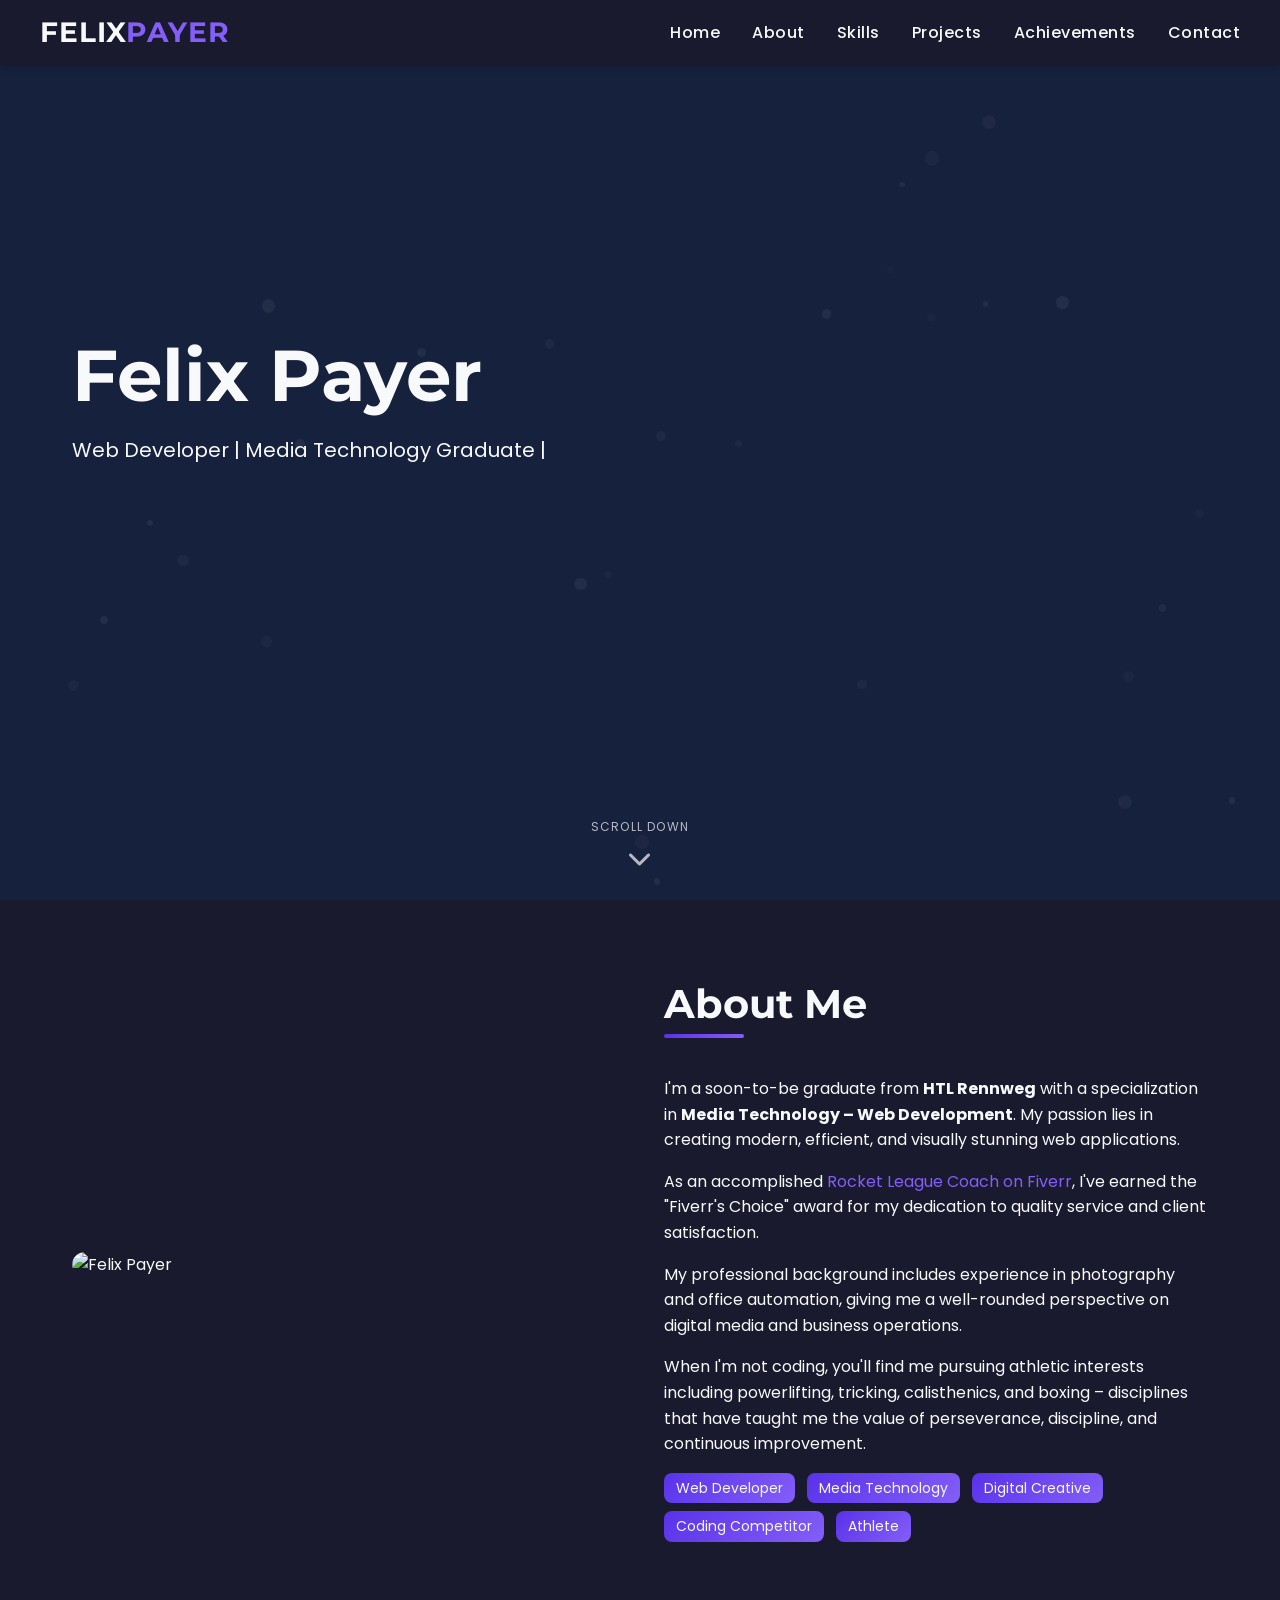
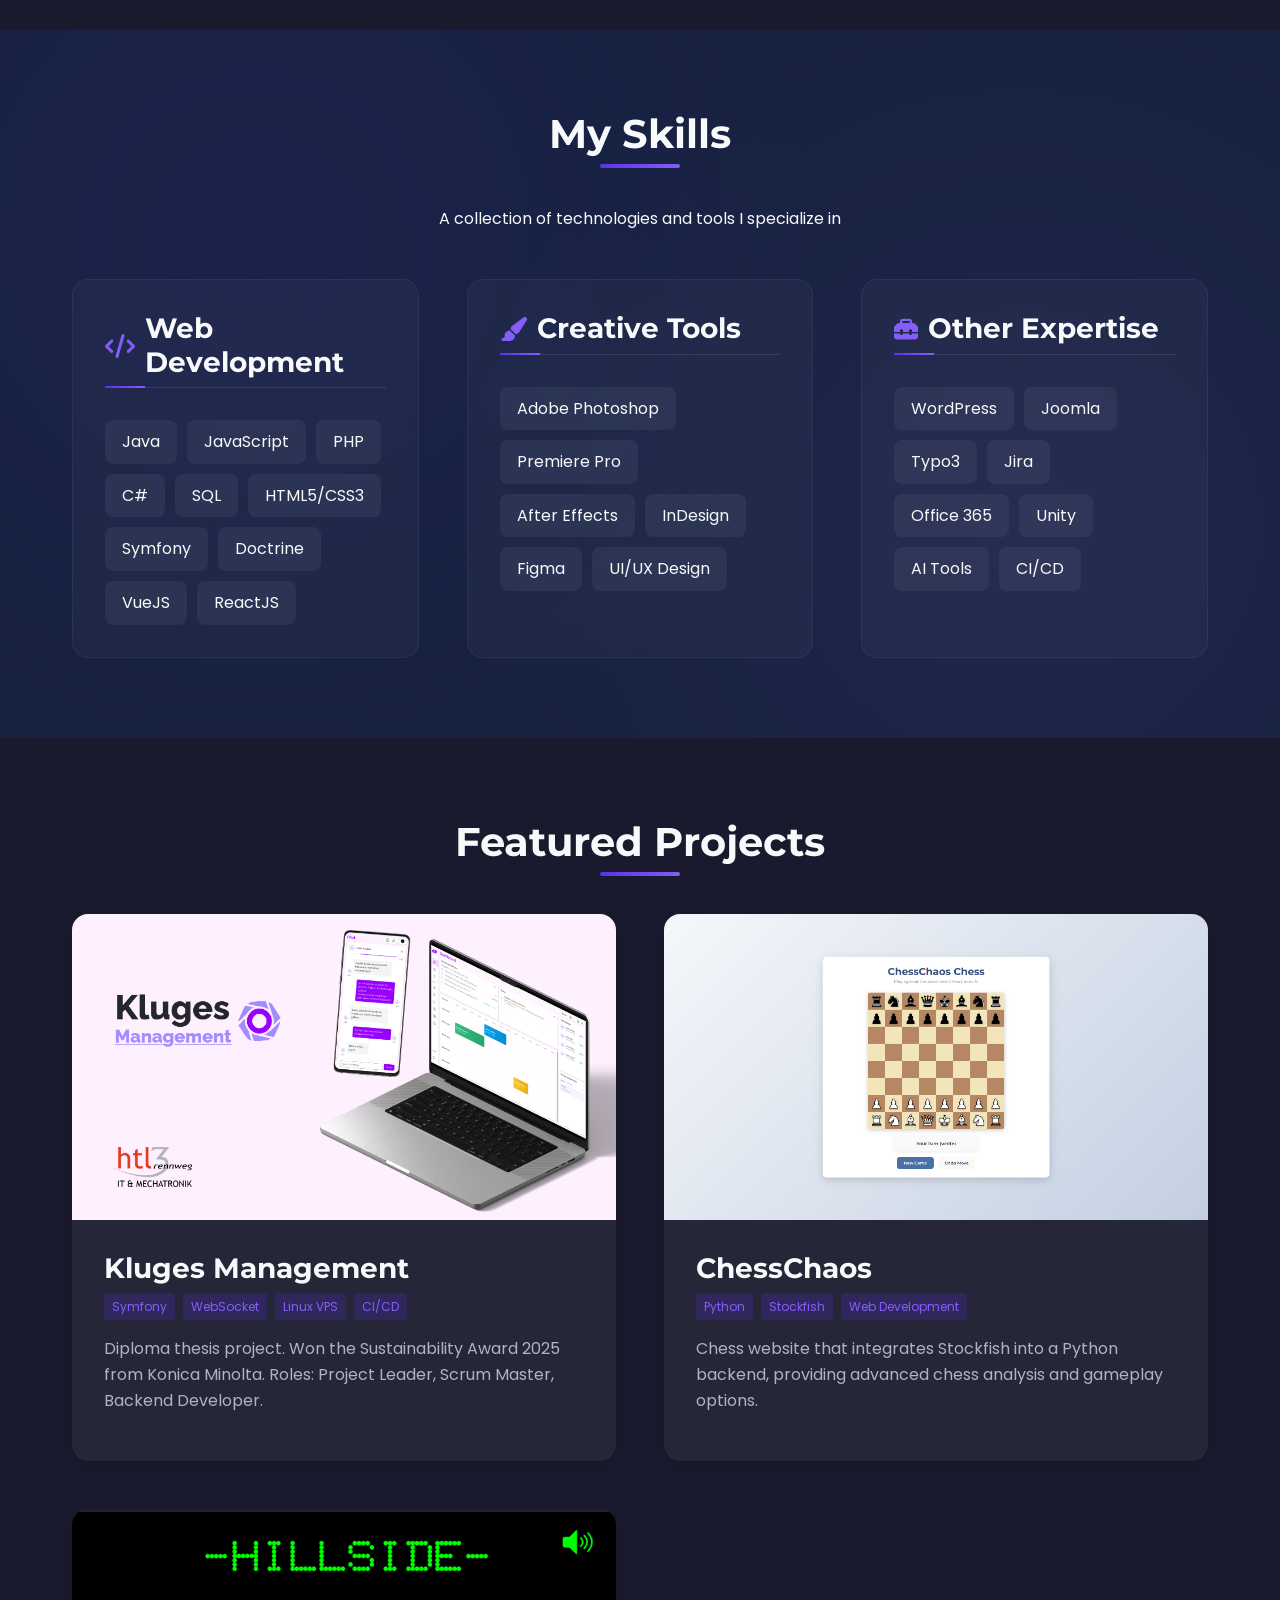
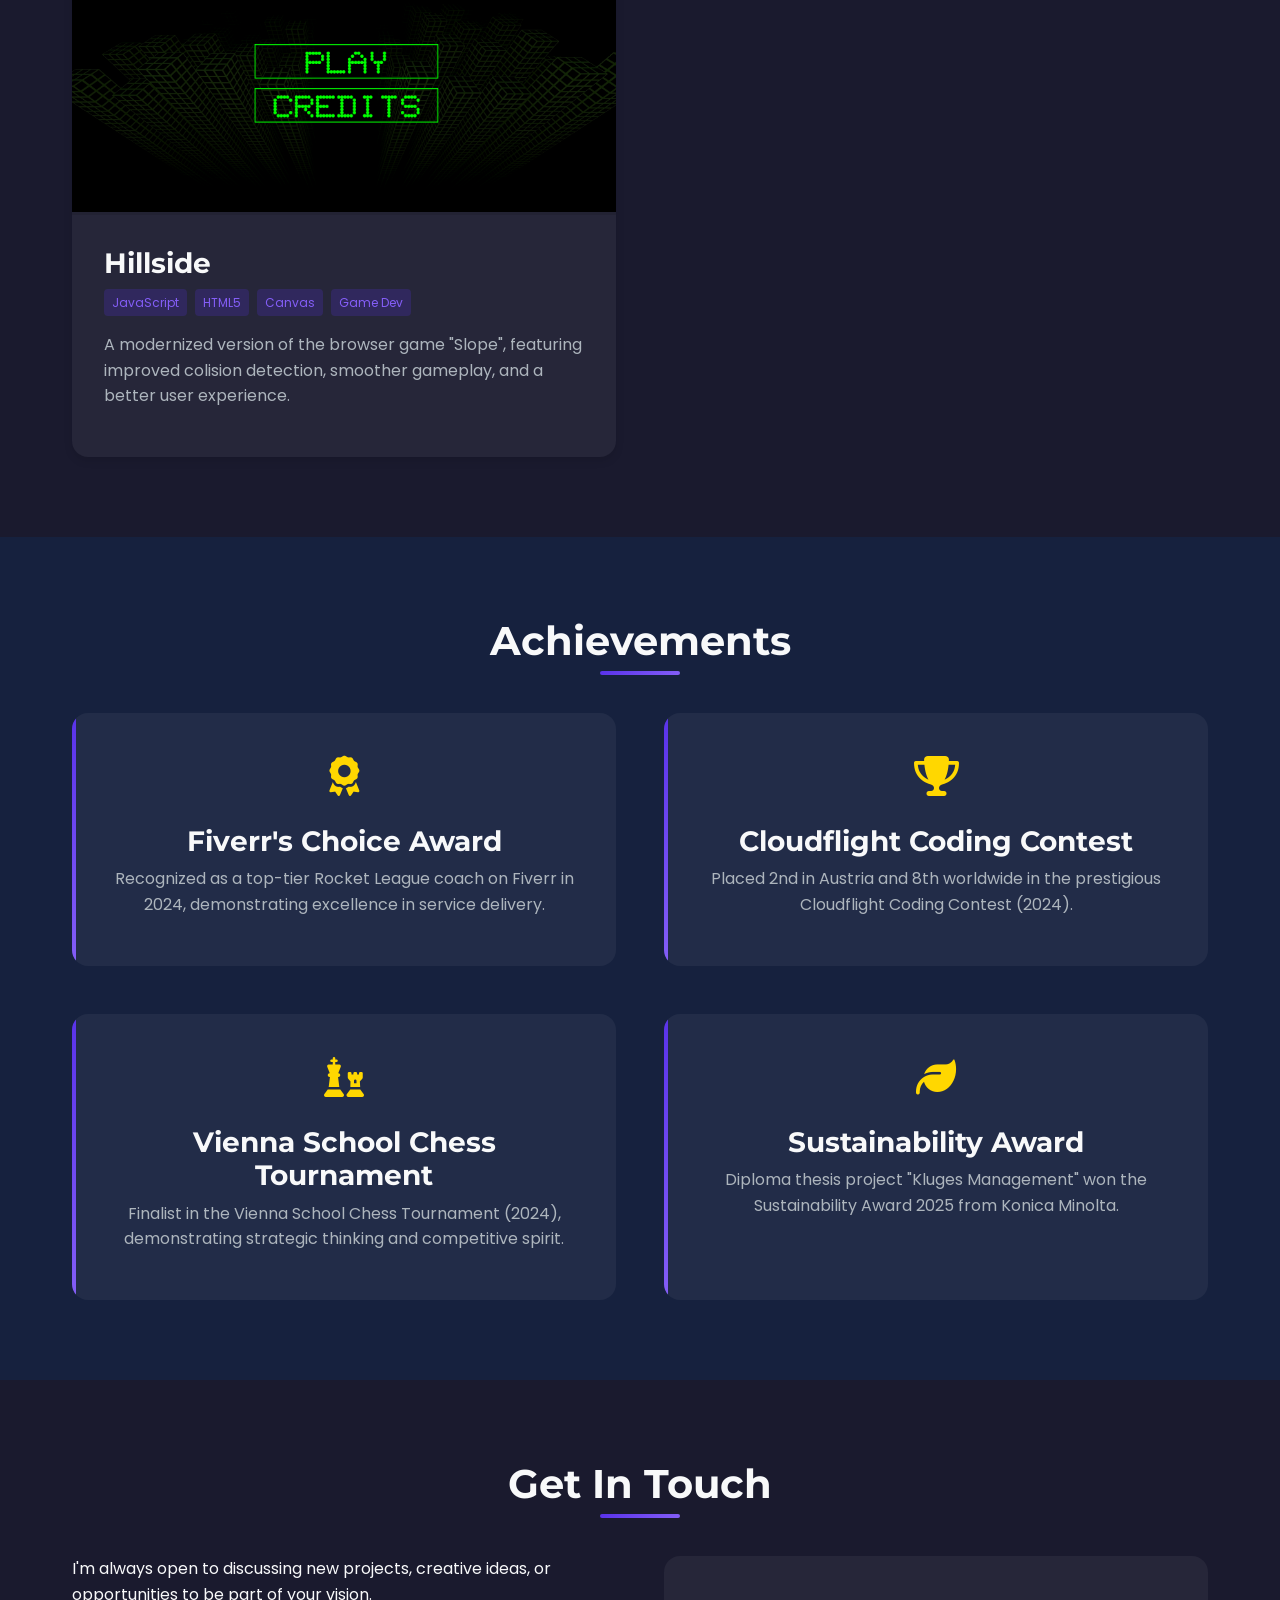
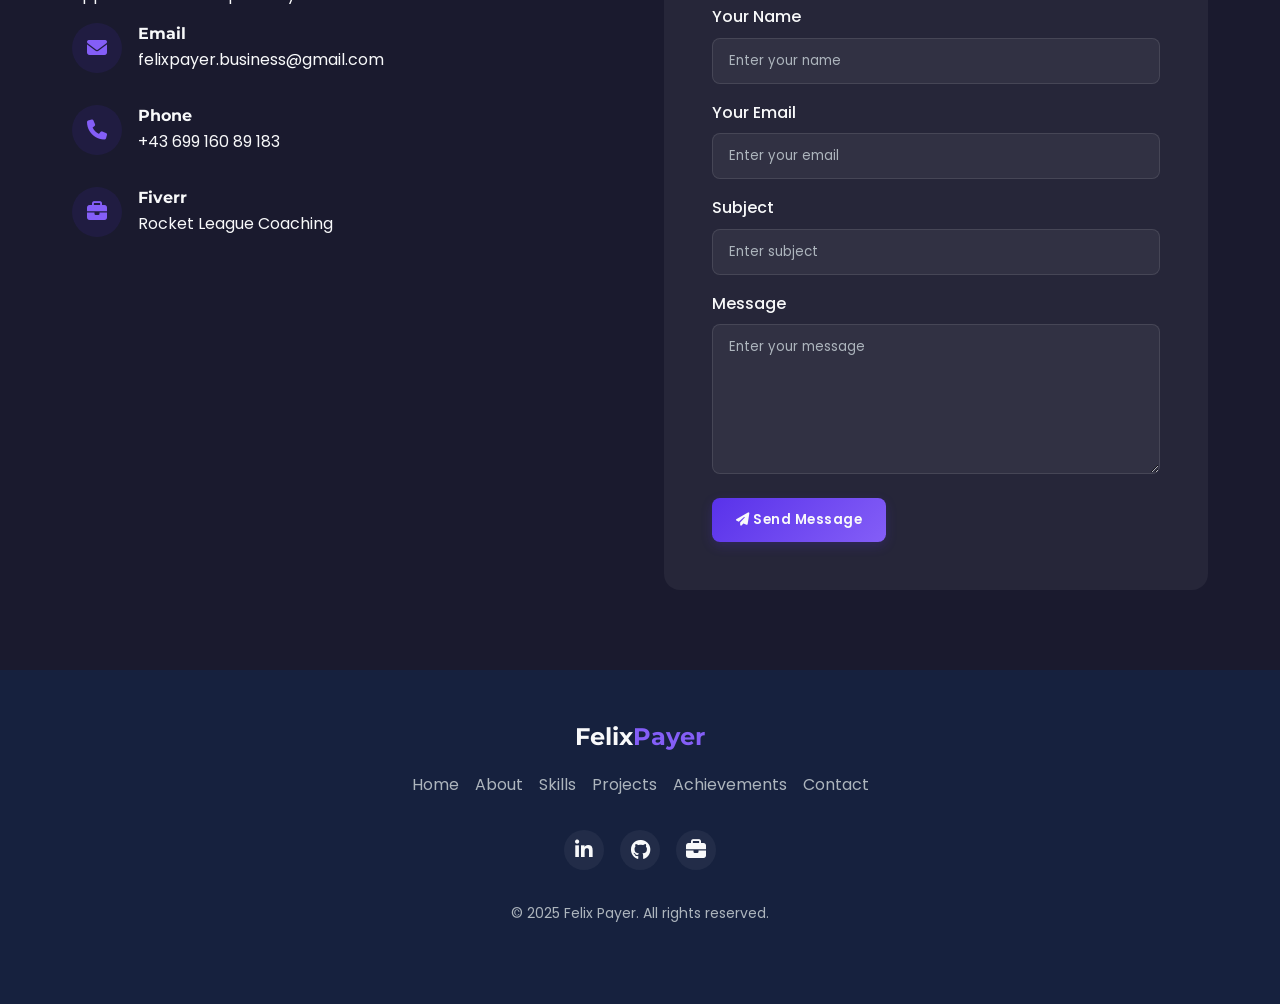
==== commit c3937f2d: "Updated Image of Felix" ====
--- a/index.html
+++ b/index.html
@@ -75,7 +75,7 @@
         <div class="container">
             <div class="about-grid">
                 <div class="about-image">
-                    <img src="assets/Felix_Payer_v2.png" alt="Felix Payer">
+                    <img src="assets/Felix_Payer_v5.png" alt="Felix Payer">
                 </div>
                 <div class="about-content">
                     <h2>About Me</h2>
@@ -174,7 +174,7 @@
                         </div>
                         <p class="project-description">Diploma thesis project. Won the Sustainability Award 2025 from
                             Konica Minolta. Roles: Project Leader, Scrum Master, Backend Developer.</p>
-                        <a href="#" class="project-link">Learn more <i class="fas fa-arrow-right"></i></a>
+                        <!-- <a href="#" class="project-link">Learn more <i class="fas fa-arrow-right"></i></a> -->
                     </div>
                 </div>
 
@@ -192,7 +192,7 @@
                         </div>
                         <p class="project-description">Chess website that integrates Stockfish into a Python backend,
                             providing advanced chess analysis and gameplay options.</p>
-                        <a href="#" class="project-link">Learn more <i class="fas fa-arrow-right"></i></a>
+                        <!-- <a href="#" class="project-link">Learn more <i class="fas fa-arrow-right"></i></a> -->
                     </div>
                 </div>
 
@@ -211,7 +211,7 @@
                         </div>
                         <p class="project-description">A modernized version of the browser game "Slope", featuring
                             improved colision detection, smoother gameplay, and a better user experience.</p>
-                        <a href="#" class="project-link">Learn more <i class="fas fa-arrow-right"></i></a>
+                        <!-- <a href="#" class="project-link">Learn more <i class="fas fa-arrow-right"></i></a> -->
                     </div>
                 </div>
             </div>
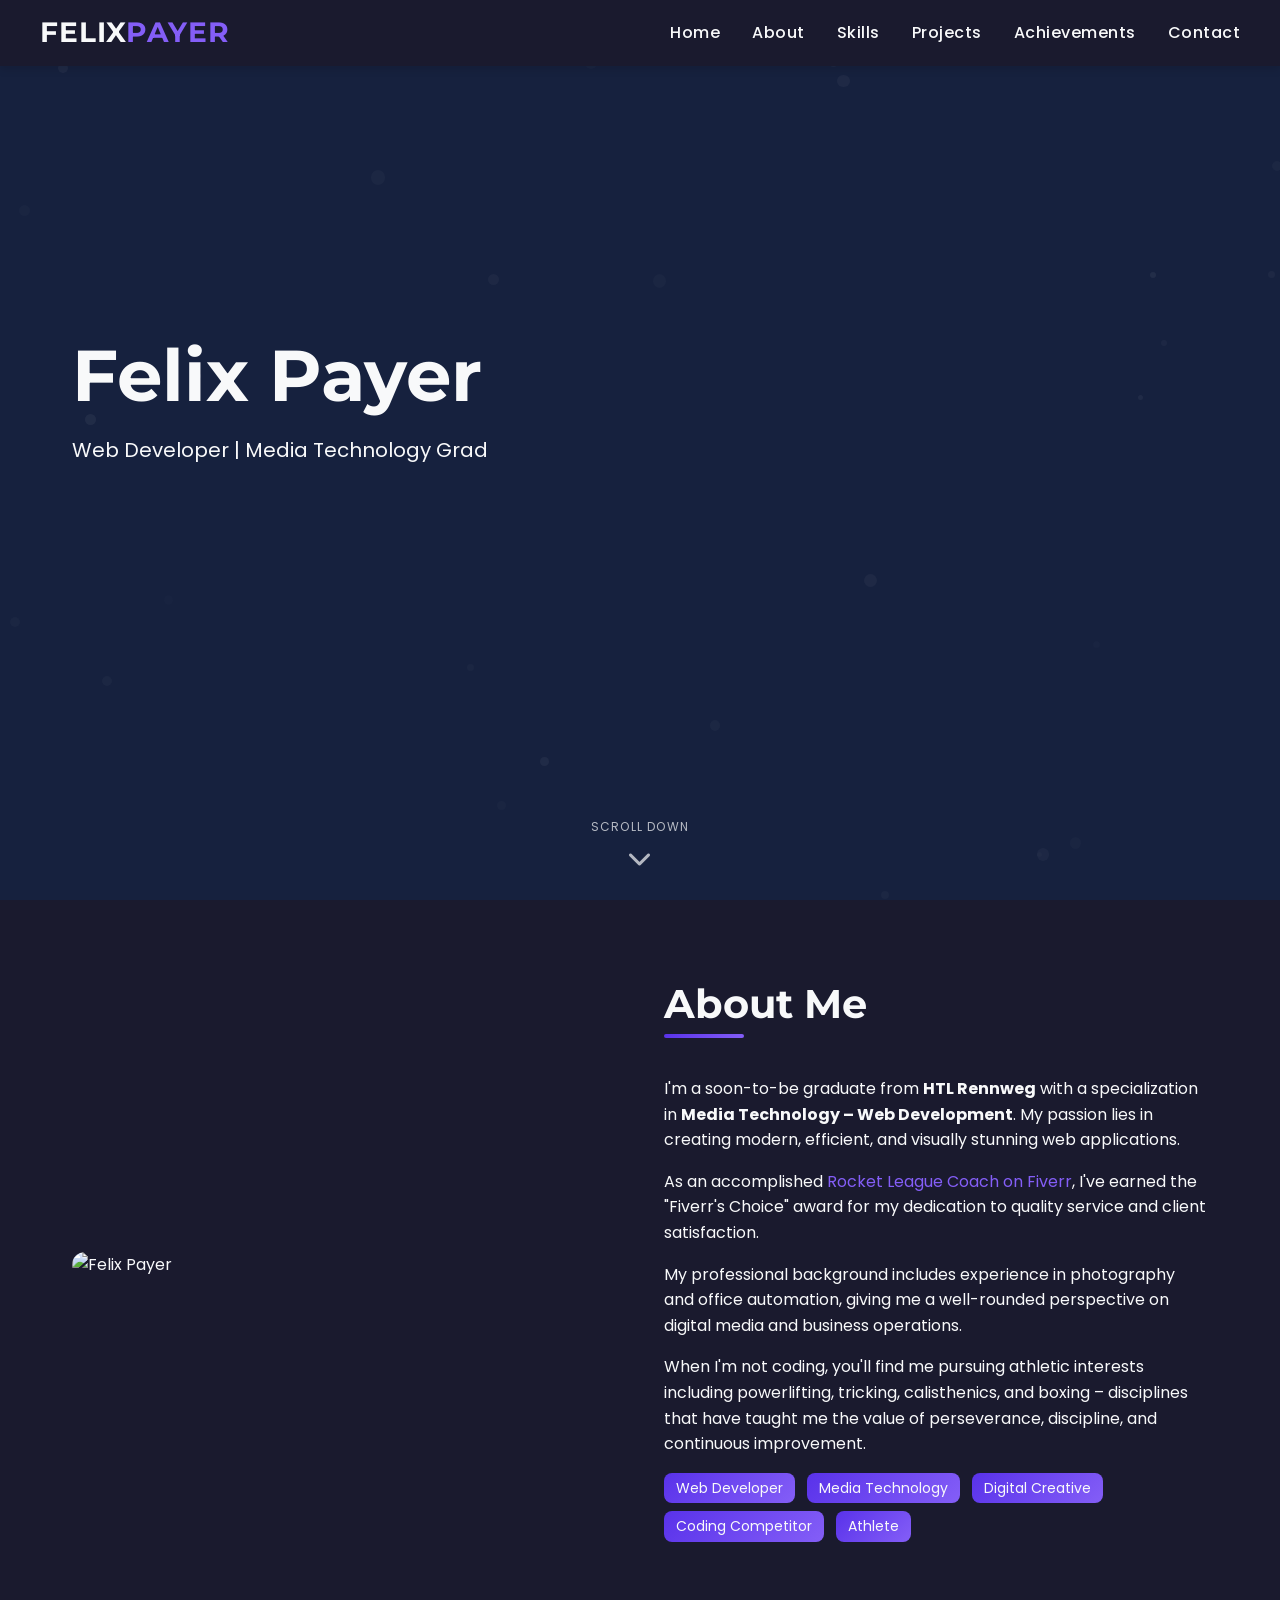
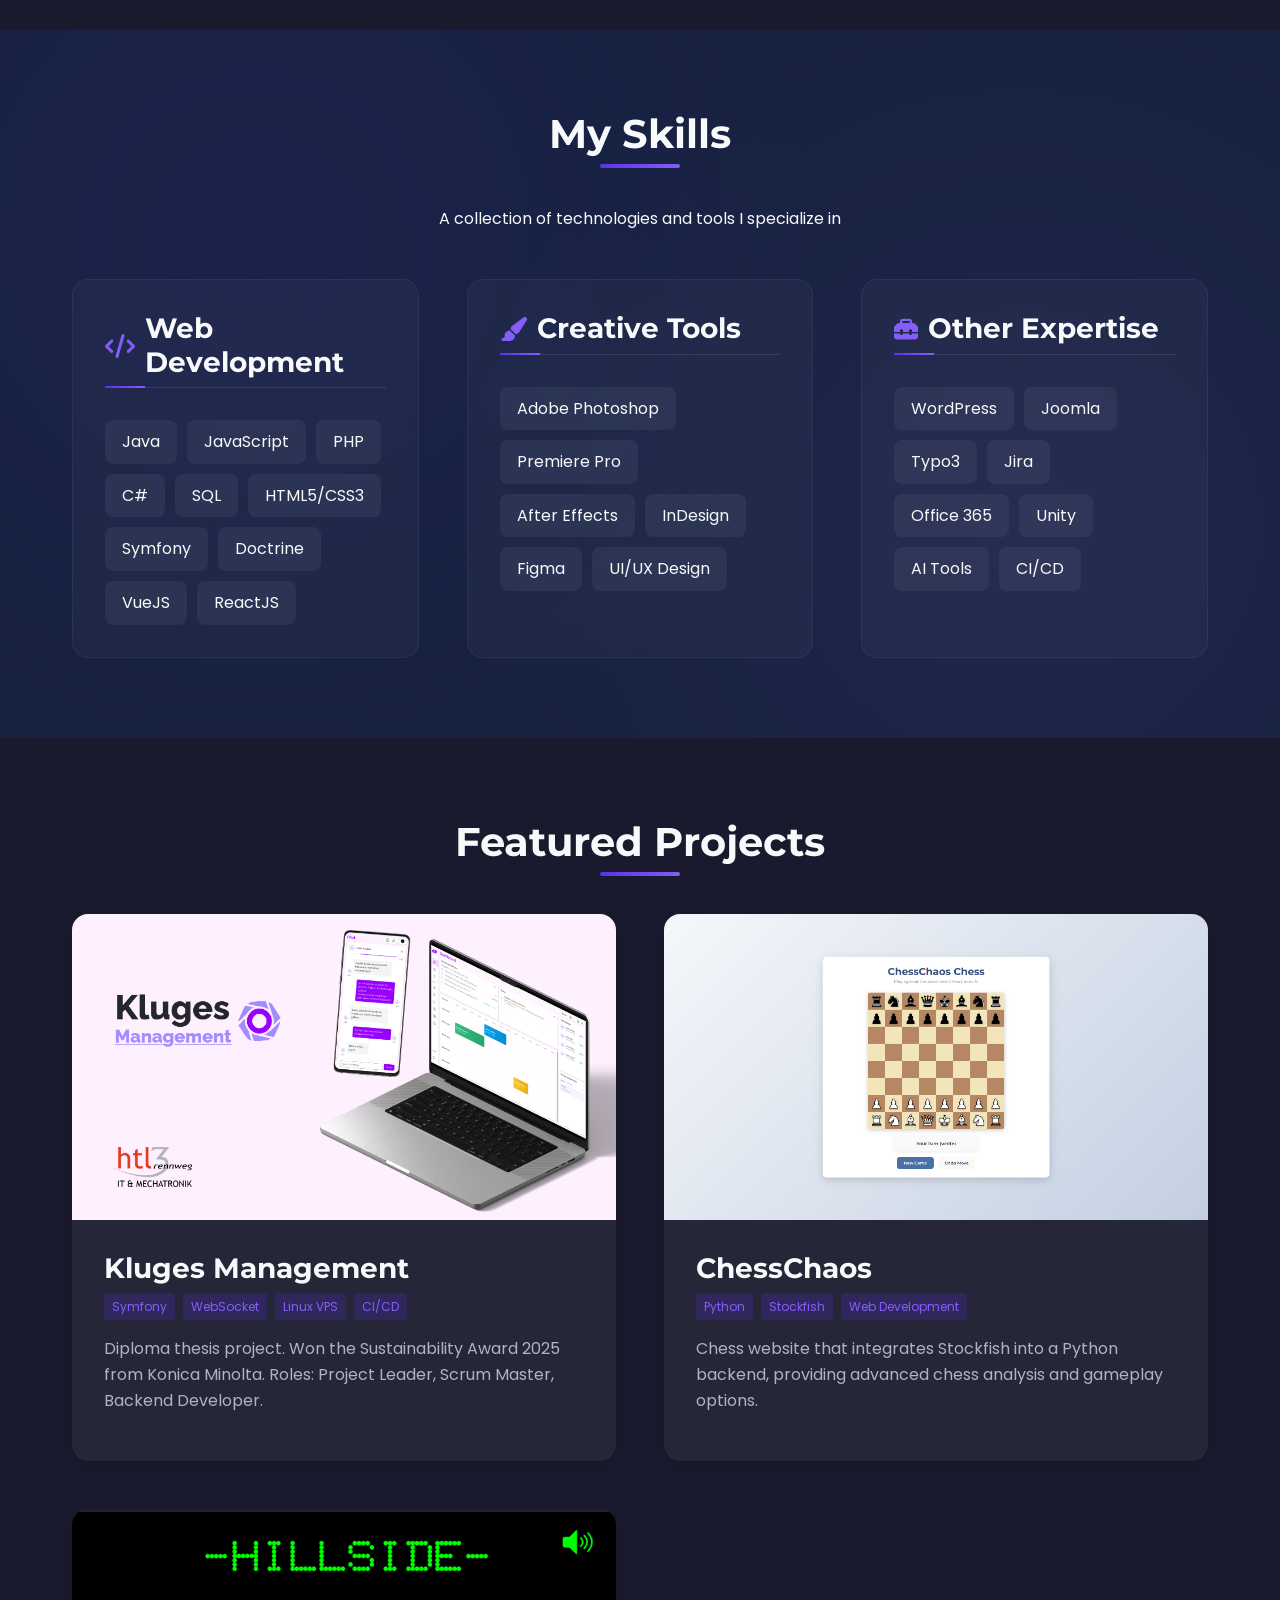
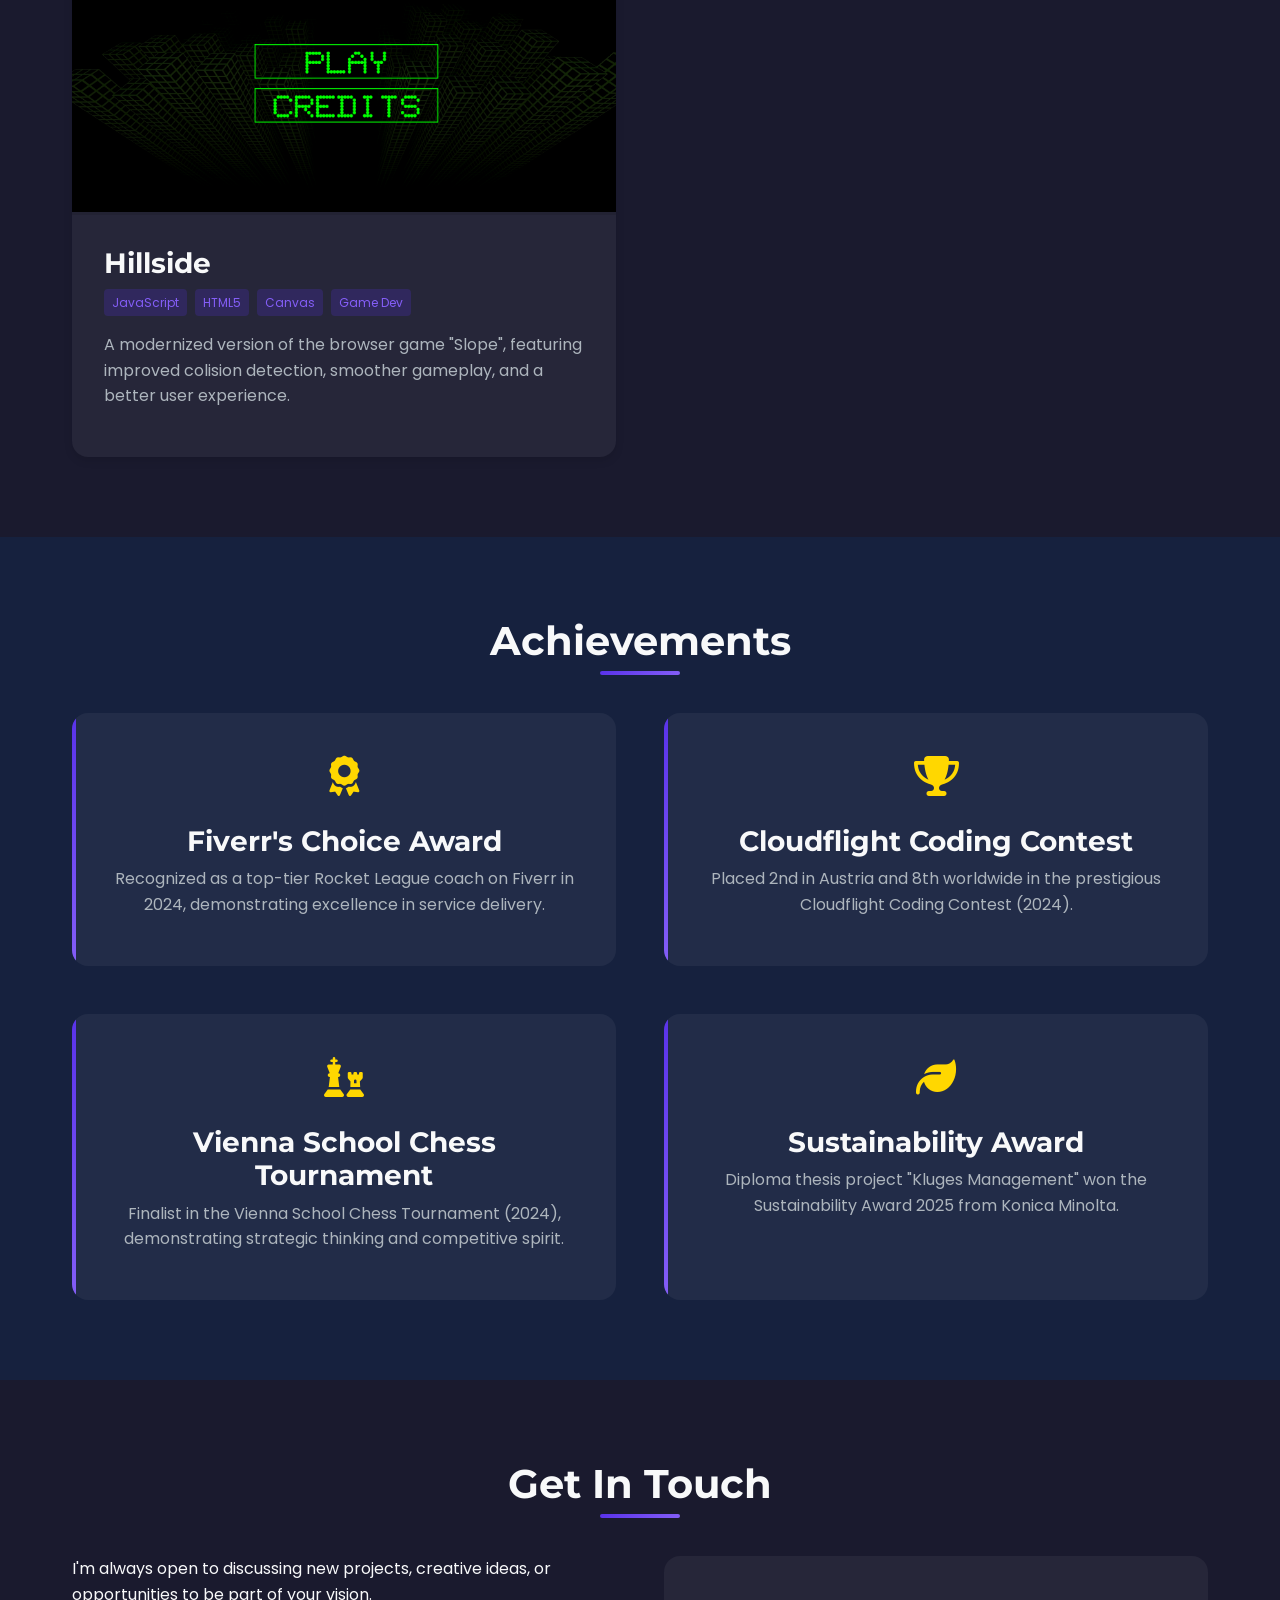
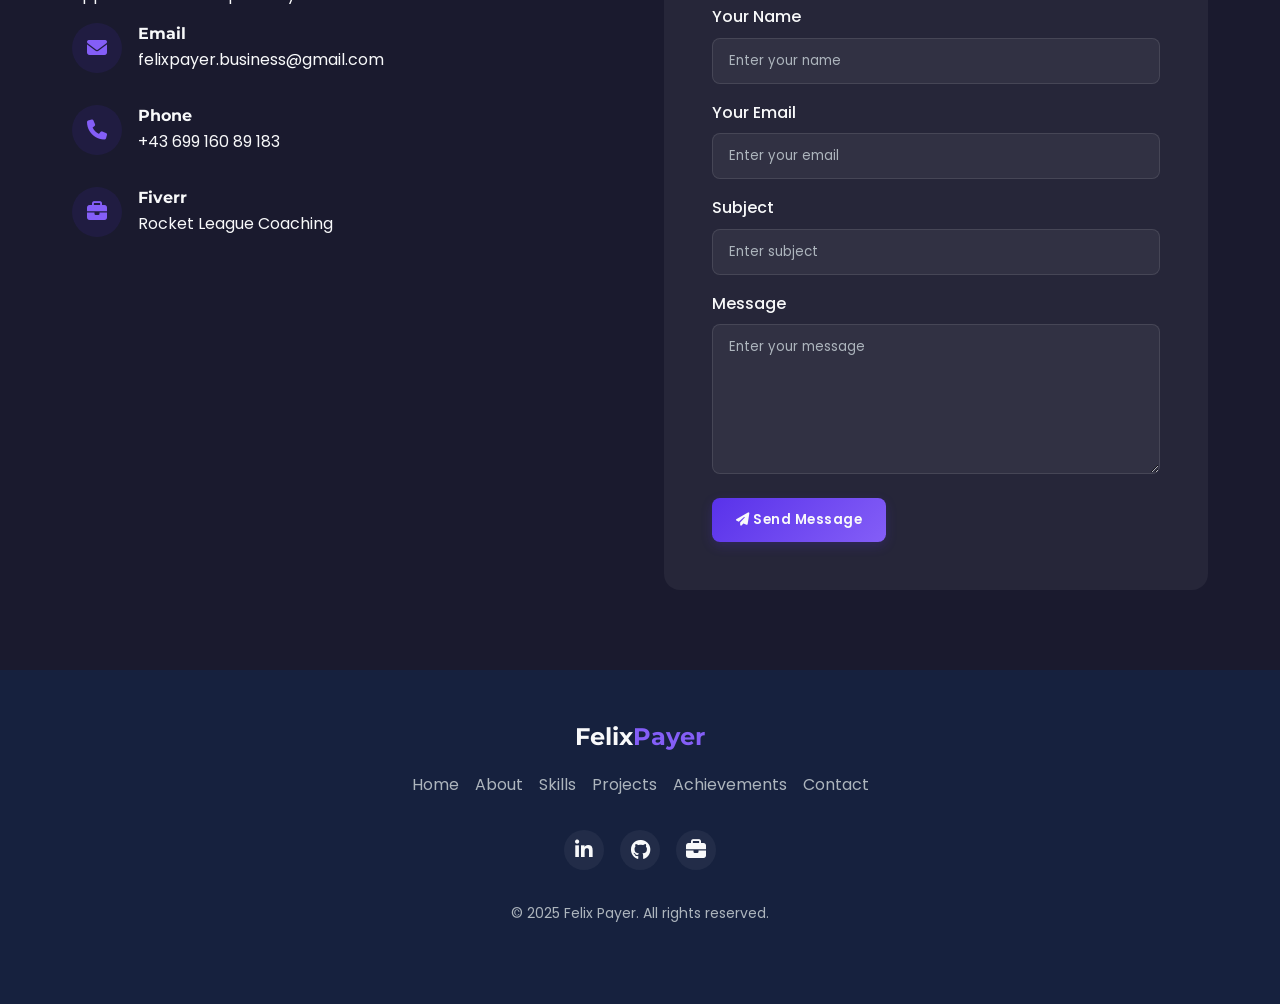
==== commit 2e901e7e: "BIG UPDATE added media Added favicon, social preview, icons" ====
--- a/index.html
+++ b/index.html
@@ -17,6 +17,28 @@
     <!-- Main Stylesheet -->
     <link rel="stylesheet" href="portfolio-styles.css">
     <link rel="stylesheet" href="portfolio-additional-css.css">
+
+    <!-- Basic favicon -->
+    <link rel="icon" type="image/png" href="favicon.ico">
+    
+    <!-- Android/Chrome Icons -->
+    <link rel="icon" type="image/png" sizes="512x512" href="icon-512x512.png">
+    
+    <!-- Social Media Preview Tags -->
+    <meta property="og:title" content="Felix Payer | Web Developer & Media Technology Graduate">
+    <meta property="og:description" content="Web Developer, Media Technology Graduate, and Gaming Coach. Personal portfolio showcasing projects, skills, and achievements.">
+    <meta property="og:image" content="https://1failx1.github.io/social-preview.jpg">
+    <meta property="og:url" content="https://1failx1.github.io">
+    <meta property="og:type" content="website">
+    
+    <!-- Twitter Card -->
+    <meta name="twitter:card" content="summary_large_image">
+    <meta name="twitter:title" content="Felix Payer | Web Developer">
+    <meta name="twitter:description" content="Web Developer, Media Technology Graduate, and Gaming Coach">
+    <meta name="twitter:image" content="https://1failx1.github.io/social-preview.jpg">
+    
+    <!-- Theme Color for Browser UI -->
+    <meta name="theme-color" content="#5932ea">
 </head>
 
 <body>
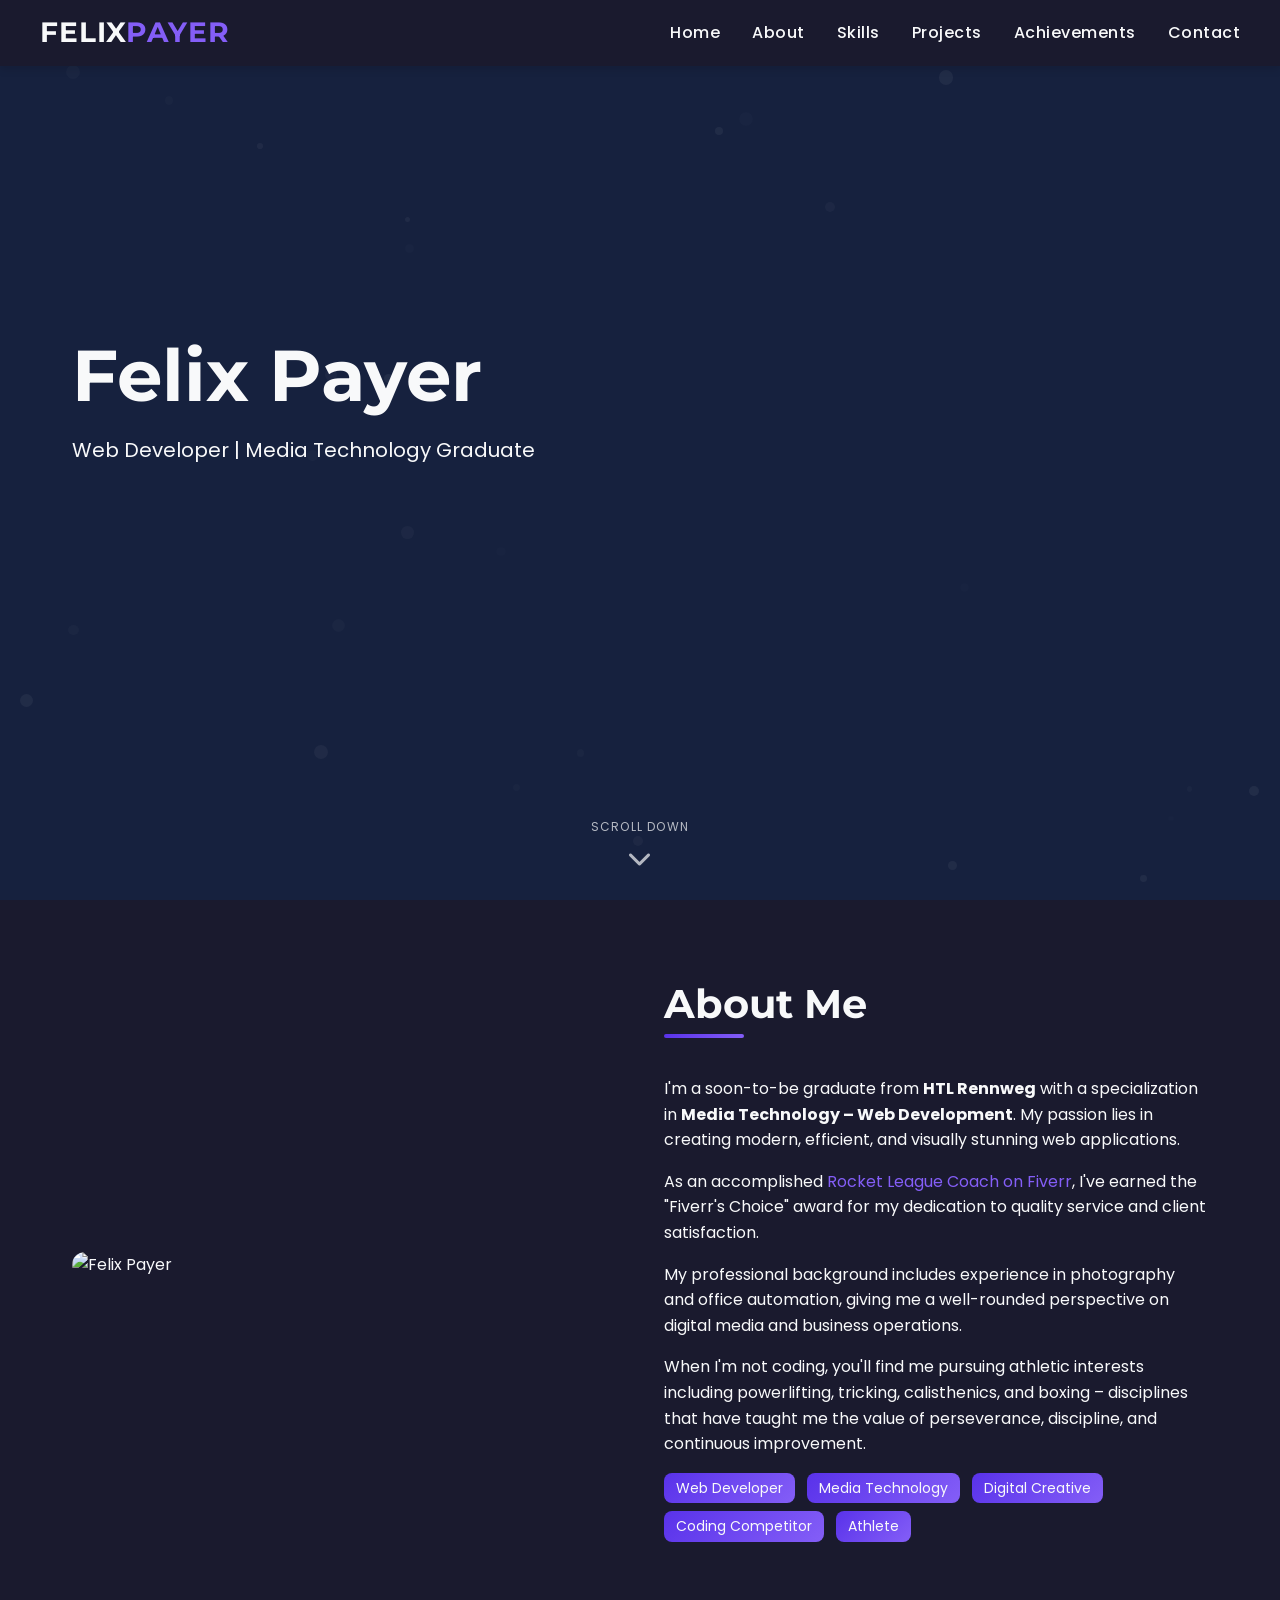
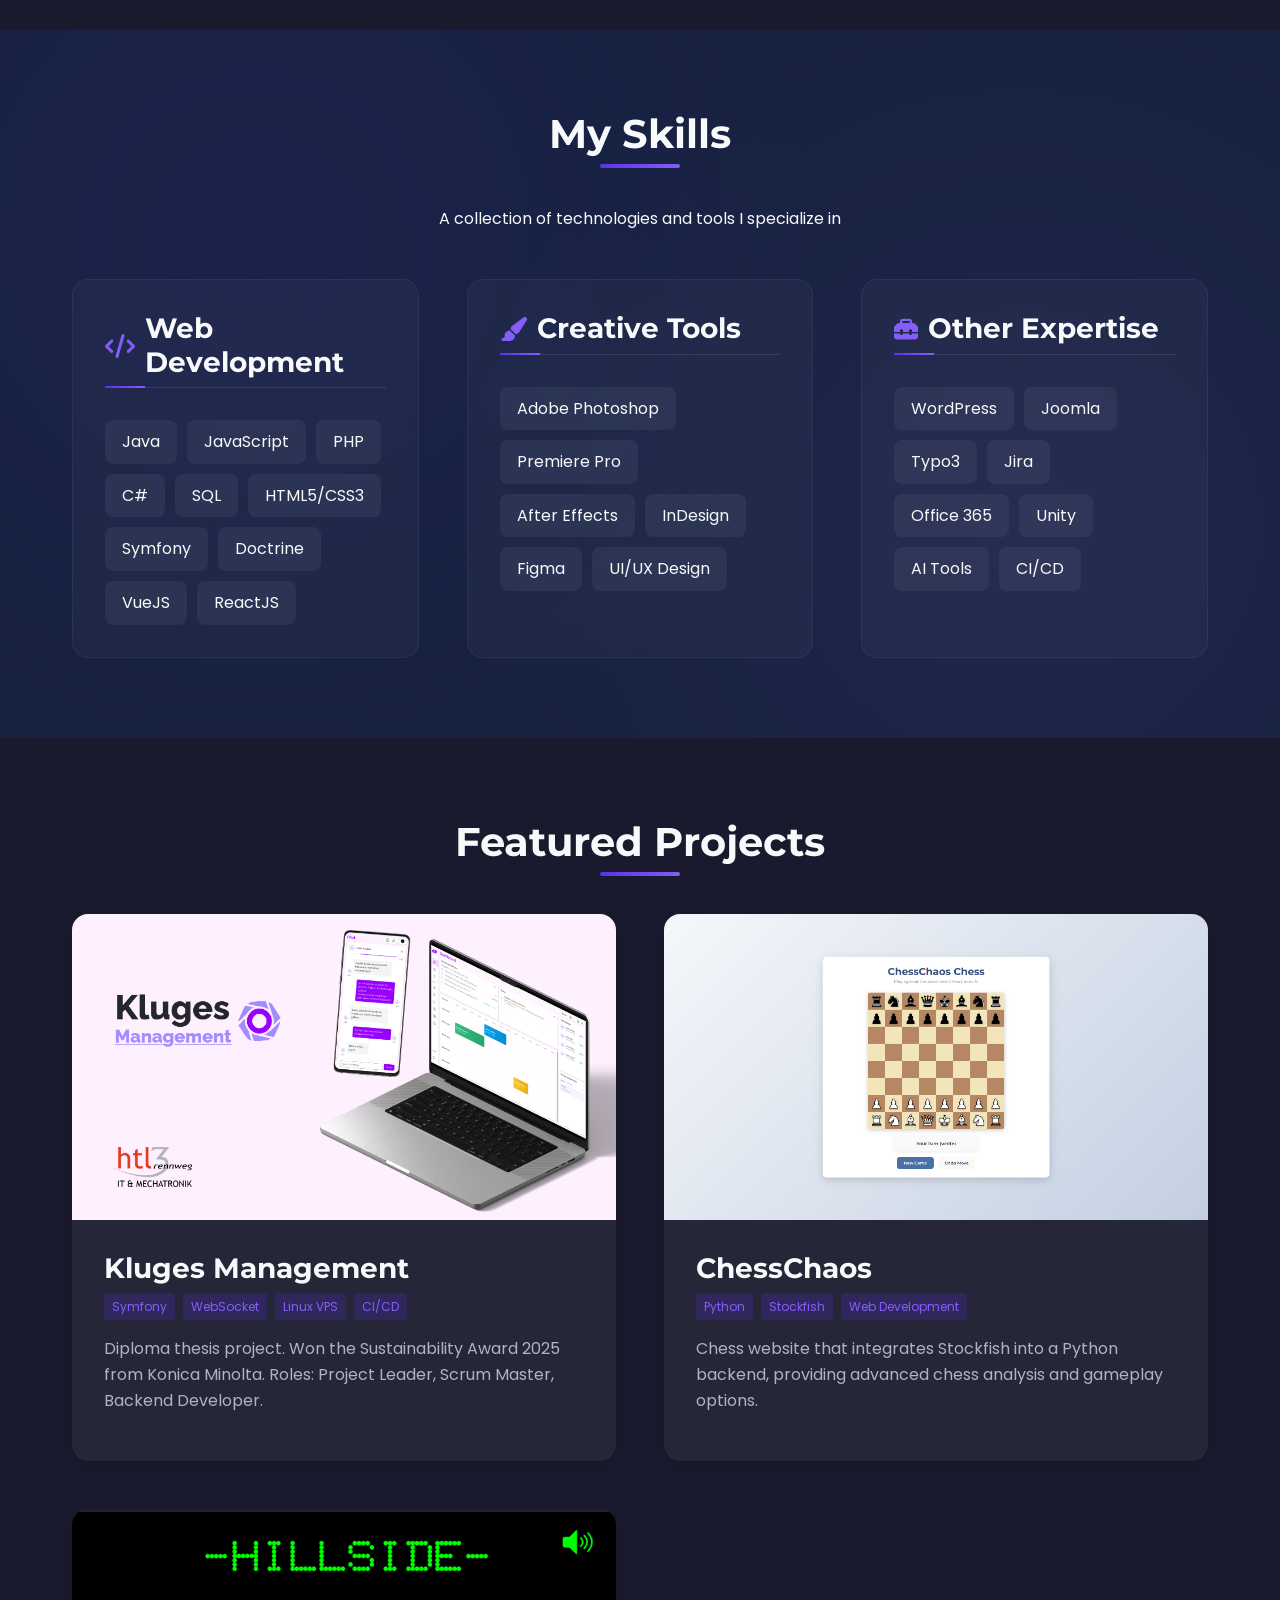
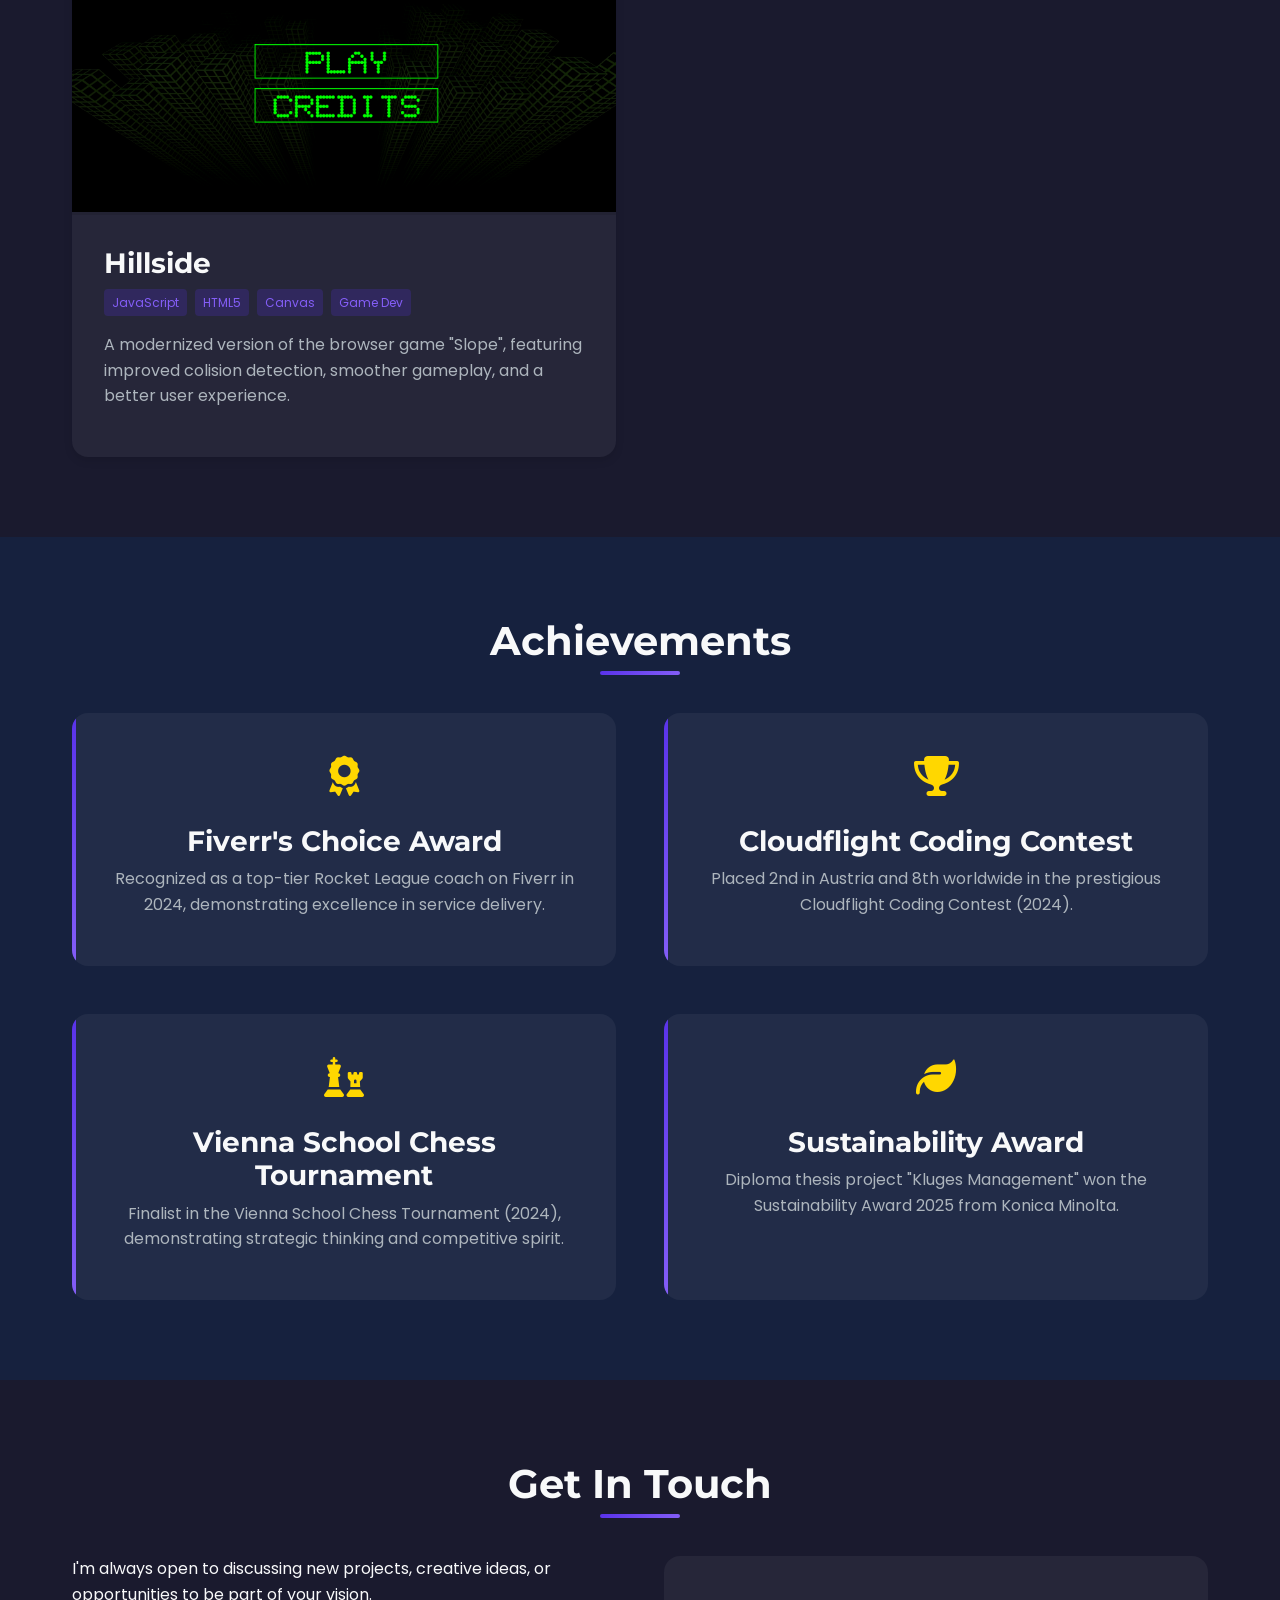
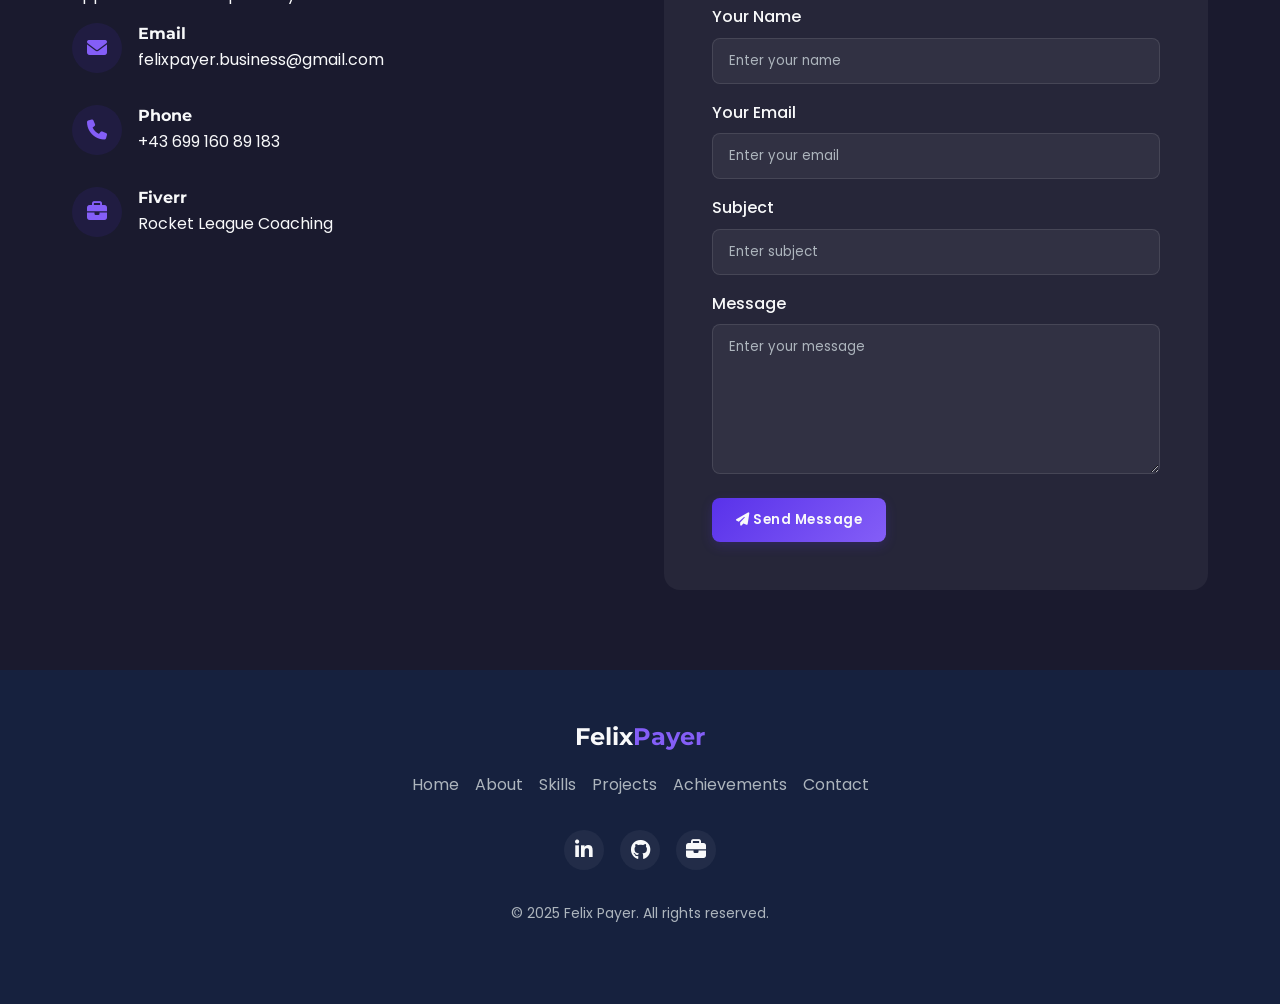
==== commit c4206d9d: "Added new fav icon" ====
--- a/index.html
+++ b/index.html
@@ -23,6 +23,7 @@
     
     <!-- Android/Chrome Icons -->
     <link rel="icon" type="image/png" sizes="512x512" href="icon-512x512.png">
+    <link rel="icon" type="image/png" sizes="32x32" href="favicon.ico">
     
     <!-- Social Media Preview Tags -->
     <meta property="og:title" content="Felix Payer | Web Developer & Media Technology Graduate">
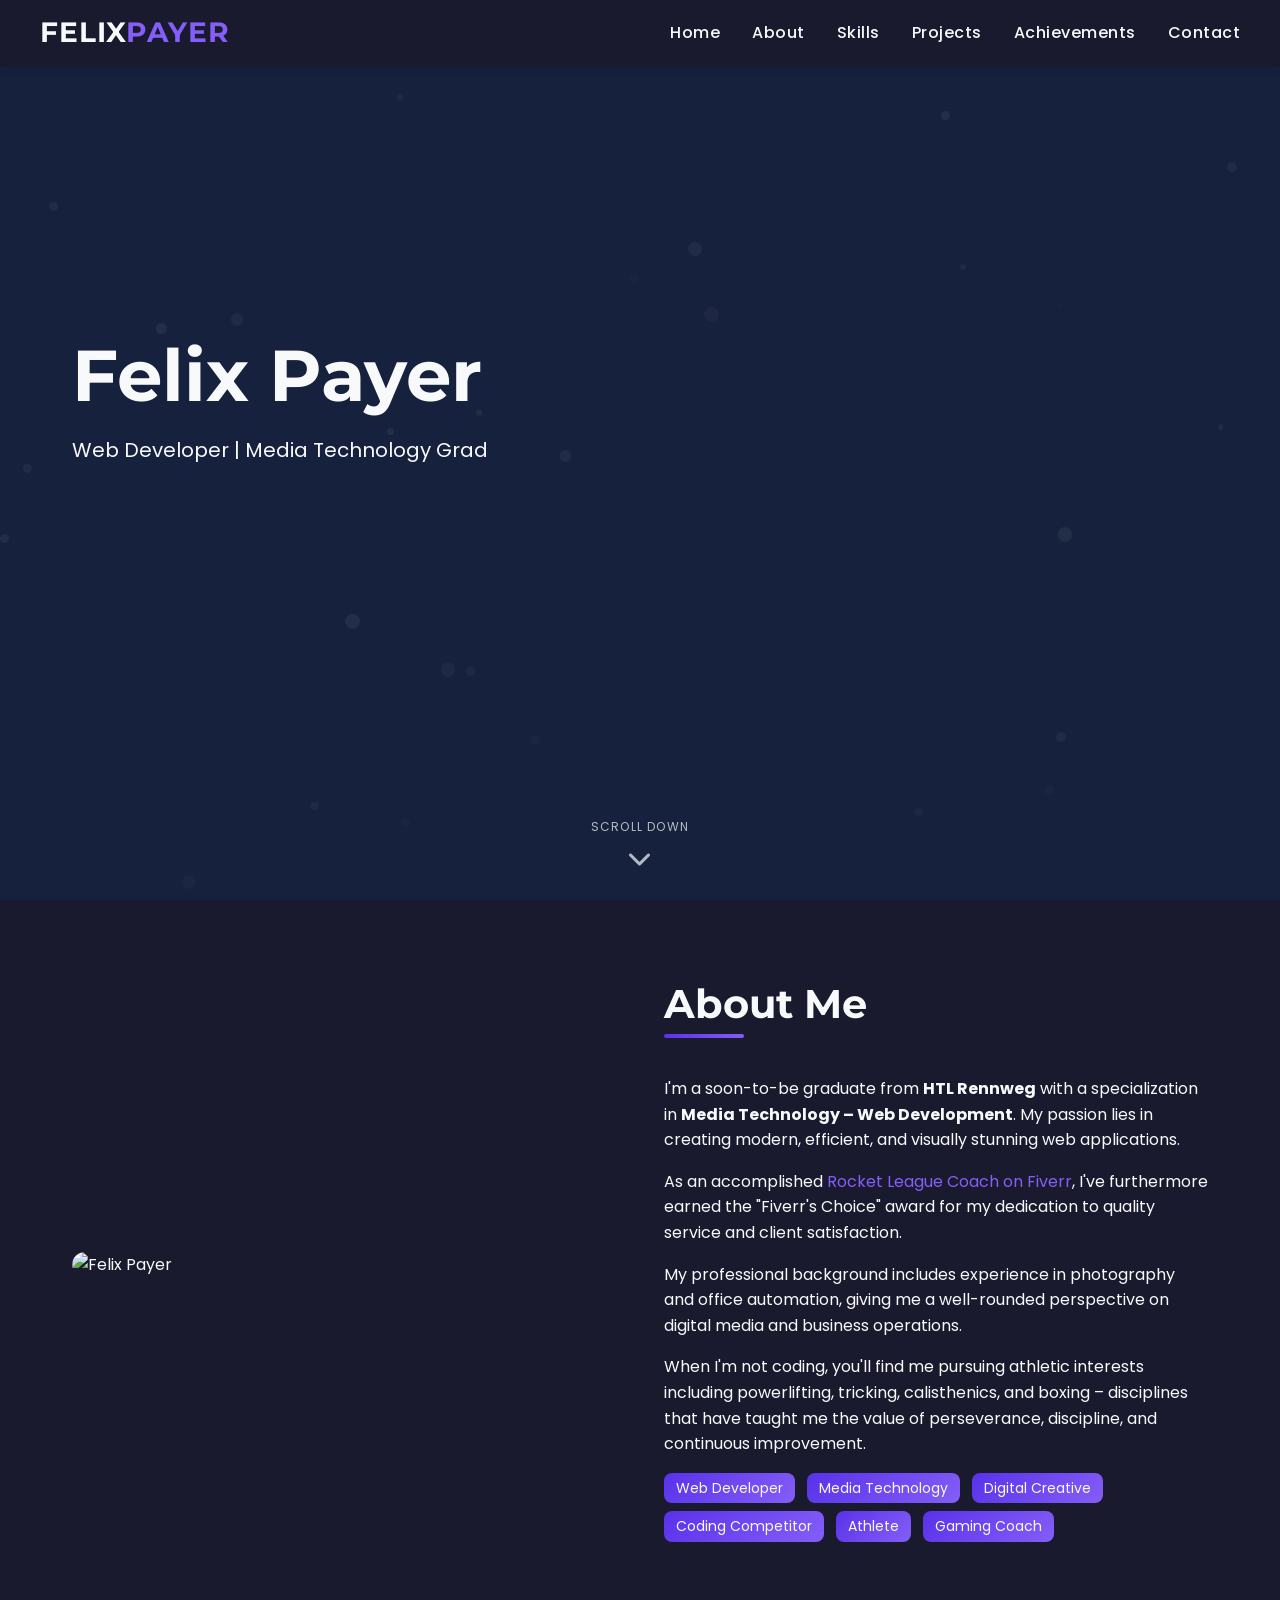
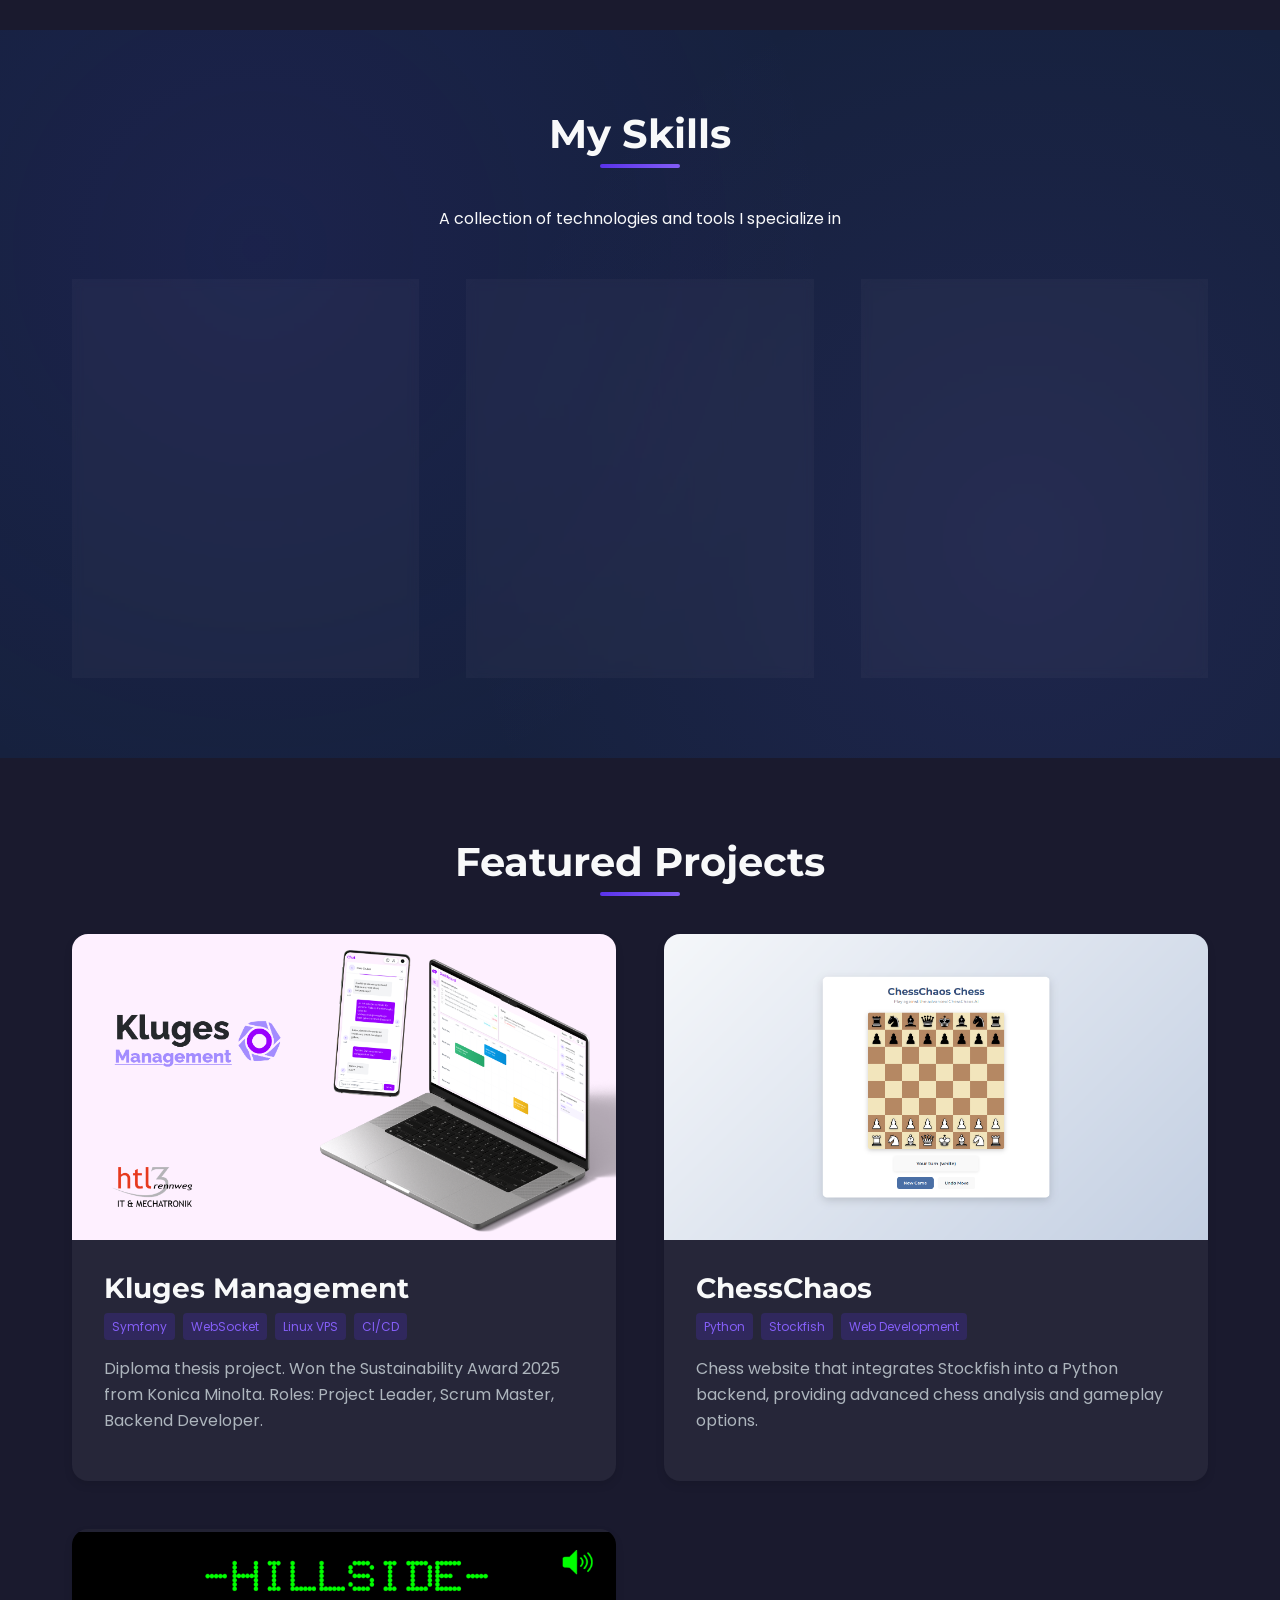
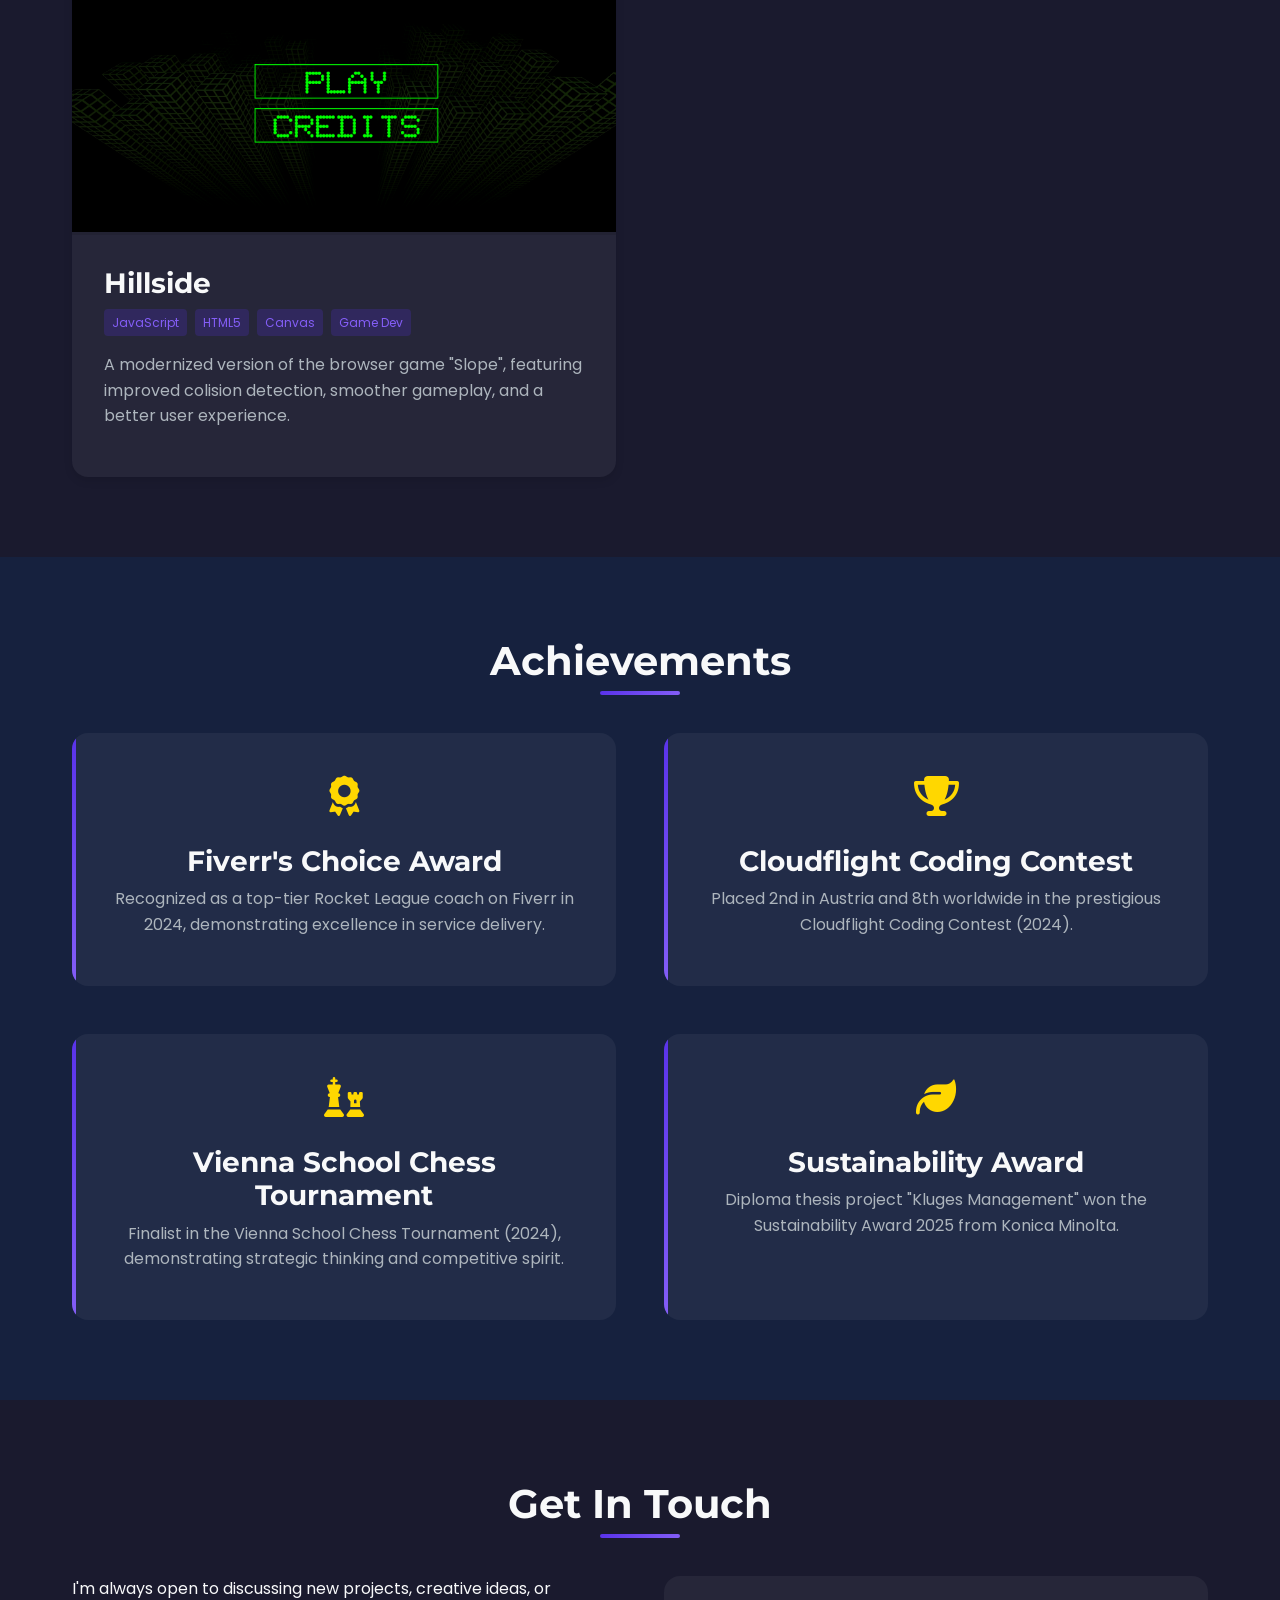
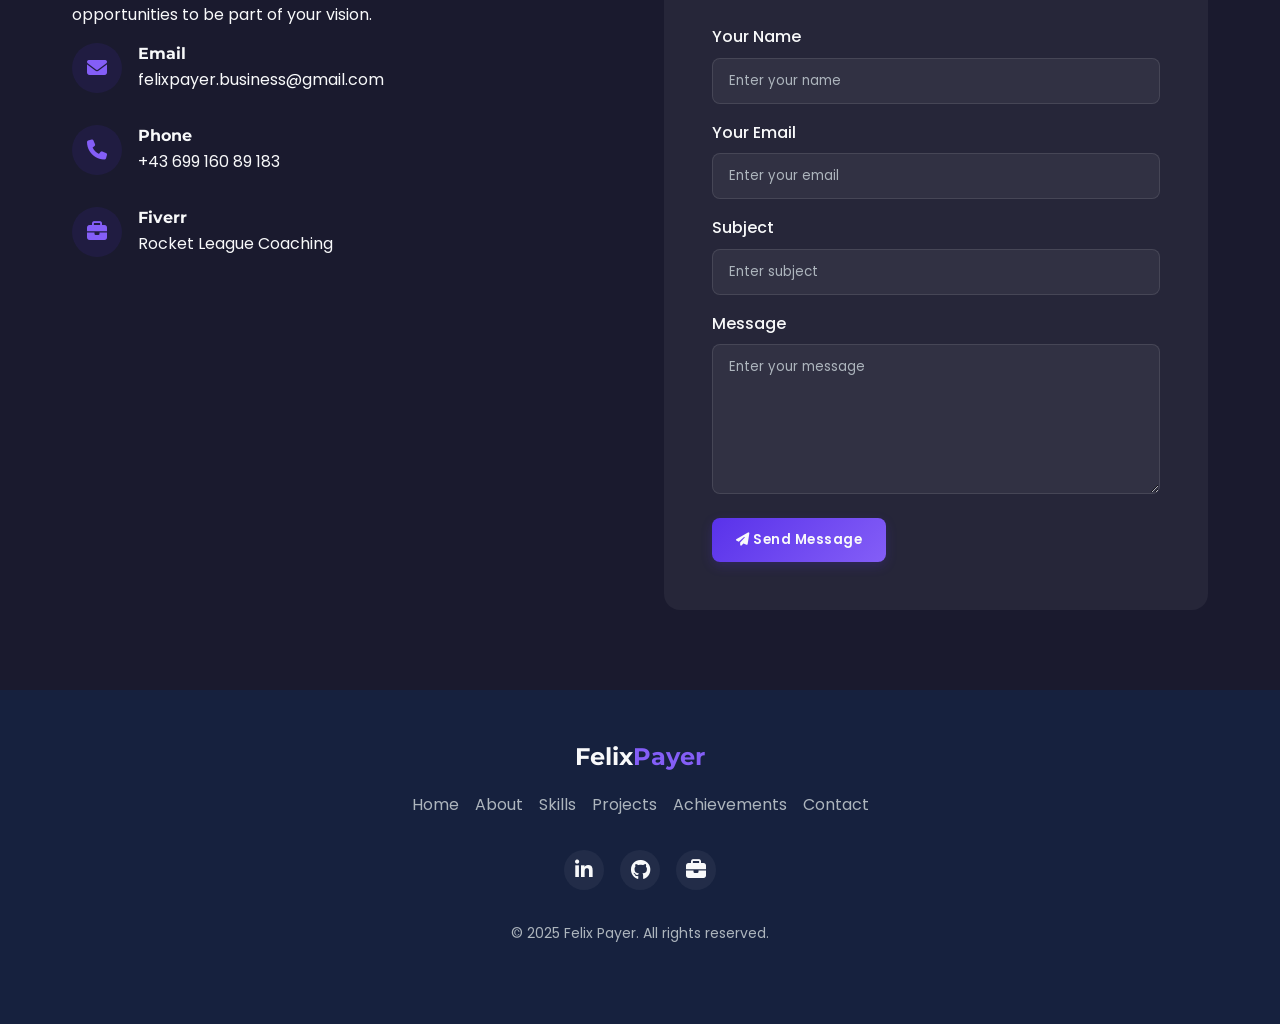
==== commit 28ba4e82: "Changed section "Creative Tools" to "Power Skills"" ====
--- a/index.html
+++ b/index.html
@@ -105,7 +105,7 @@
                     <p>I'm a soon-to-be graduate from <strong>HTL Rennweg</strong> with a specialization in
                         <strong>Media Technology – Web Development</strong>. My passion lies in creating modern,
                         efficient, and visually stunning web applications.</p>
-                    <p>As an accomplished <span class="text-accent">Rocket League Coach on Fiverr</span>, I've earned
+                    <p>As an accomplished <a class="text-accent" href="https://www.fiverr.com/s/8zl2VmZ">Rocket League Coach on Fiverr</a>, I've furthermore earned
                         the "Fiverr's Choice" award for my dedication to quality service and client satisfaction.</p>
                     <p>My professional background includes experience in photography and office automation, giving me a
                         well-rounded perspective on digital media and business operations.</p>
@@ -118,6 +118,7 @@
                         <span class="about-tag">Digital Creative</span>
                         <span class="about-tag">Coding Competitor</span>
                         <span class="about-tag">Athlete</span>
+                        <span class="about-tag">Gaming Coach</span>
                     </div>
                 </div>
             </div>
@@ -133,14 +134,15 @@
             </div>
             <div class="skills-categories">
                 <div class="skills-category" data-aos="fade-up">
-                    <h3><i class="fas fa-code"></i> Web Development</h3>
+                    <h3><i class="fas fa-code"></i> Development</h3>
                     <div class="skills-list">
-                        <div class="skill-item">Java</div>
                         <div class="skill-item">JavaScript</div>
                         <div class="skill-item">PHP</div>
-                        <div class="skill-item">C#</div>
+                        <div class="skill-item">WordPress</div>
+                        <div class="skill-item">Joomla</div>
+                        <div class="skill-item">Typo3</div>
                         <div class="skill-item">SQL</div>
-                        <div class="skill-item">HTML5/CSS3</div>
+                        <div class="skill-item">Java</div>
                         <div class="skill-item">Symfony</div>
                         <div class="skill-item">Doctrine</div>
                         <div class="skill-item">VueJS</div>
@@ -148,27 +150,26 @@
                     </div>
                 </div>
                 <div class="skills-category" data-aos="fade-up" data-aos-delay="100">
-                    <h3><i class="fas fa-paintbrush"></i> Creative Tools</h3>
+                    <h3><i class="fas fa-people-group"></i> Power Skills</h3>
                     <div class="skills-list">
-                        <div class="skill-item">Adobe Photoshop</div>
-                        <div class="skill-item">Premiere Pro</div>
-                        <div class="skill-item">After Effects</div>
-                        <div class="skill-item">InDesign</div>
-                        <div class="skill-item">Figma</div>
-                        <div class="skill-item">UI/UX Design</div>
+                        <div class="skill-item">Project Management</div>
+                        <div class="skill-item">Team Leadership</div>
+                        <div class="skill-item">Client Communication</div>
+                        <div class="skill-item">Problem Solving</div>
+                        <div class="skill-item">Time Management</div>
                     </div>
                 </div>
                 <div class="skills-category" data-aos="fade-up" data-aos-delay="200">
                     <h3><i class="fas fa-toolbox"></i> Other Expertise</h3>
                     <div class="skills-list">
-                        <div class="skill-item">WordPress</div>
-                        <div class="skill-item">Joomla</div>
-                        <div class="skill-item">Typo3</div>
+                        <div class="skill-item">AI Prompt Engineering</div>
+                        <div class="skill-item">Adobe Creative Cloud</div>
+                        <div class="skill-item">Office 365</div>
                         <div class="skill-item">Jira</div>
-                        <div class="skill-item">Office 365</div>
                         <div class="skill-item">Unity</div>
-                        <div class="skill-item">AI Tools</div>
+                        <div class="skill-item">Blender</div>
                         <div class="skill-item">CI/CD</div>
+                        <div class="skill-item">Social Media Marketing</div>
                     </div>
                 </div>
             </div>
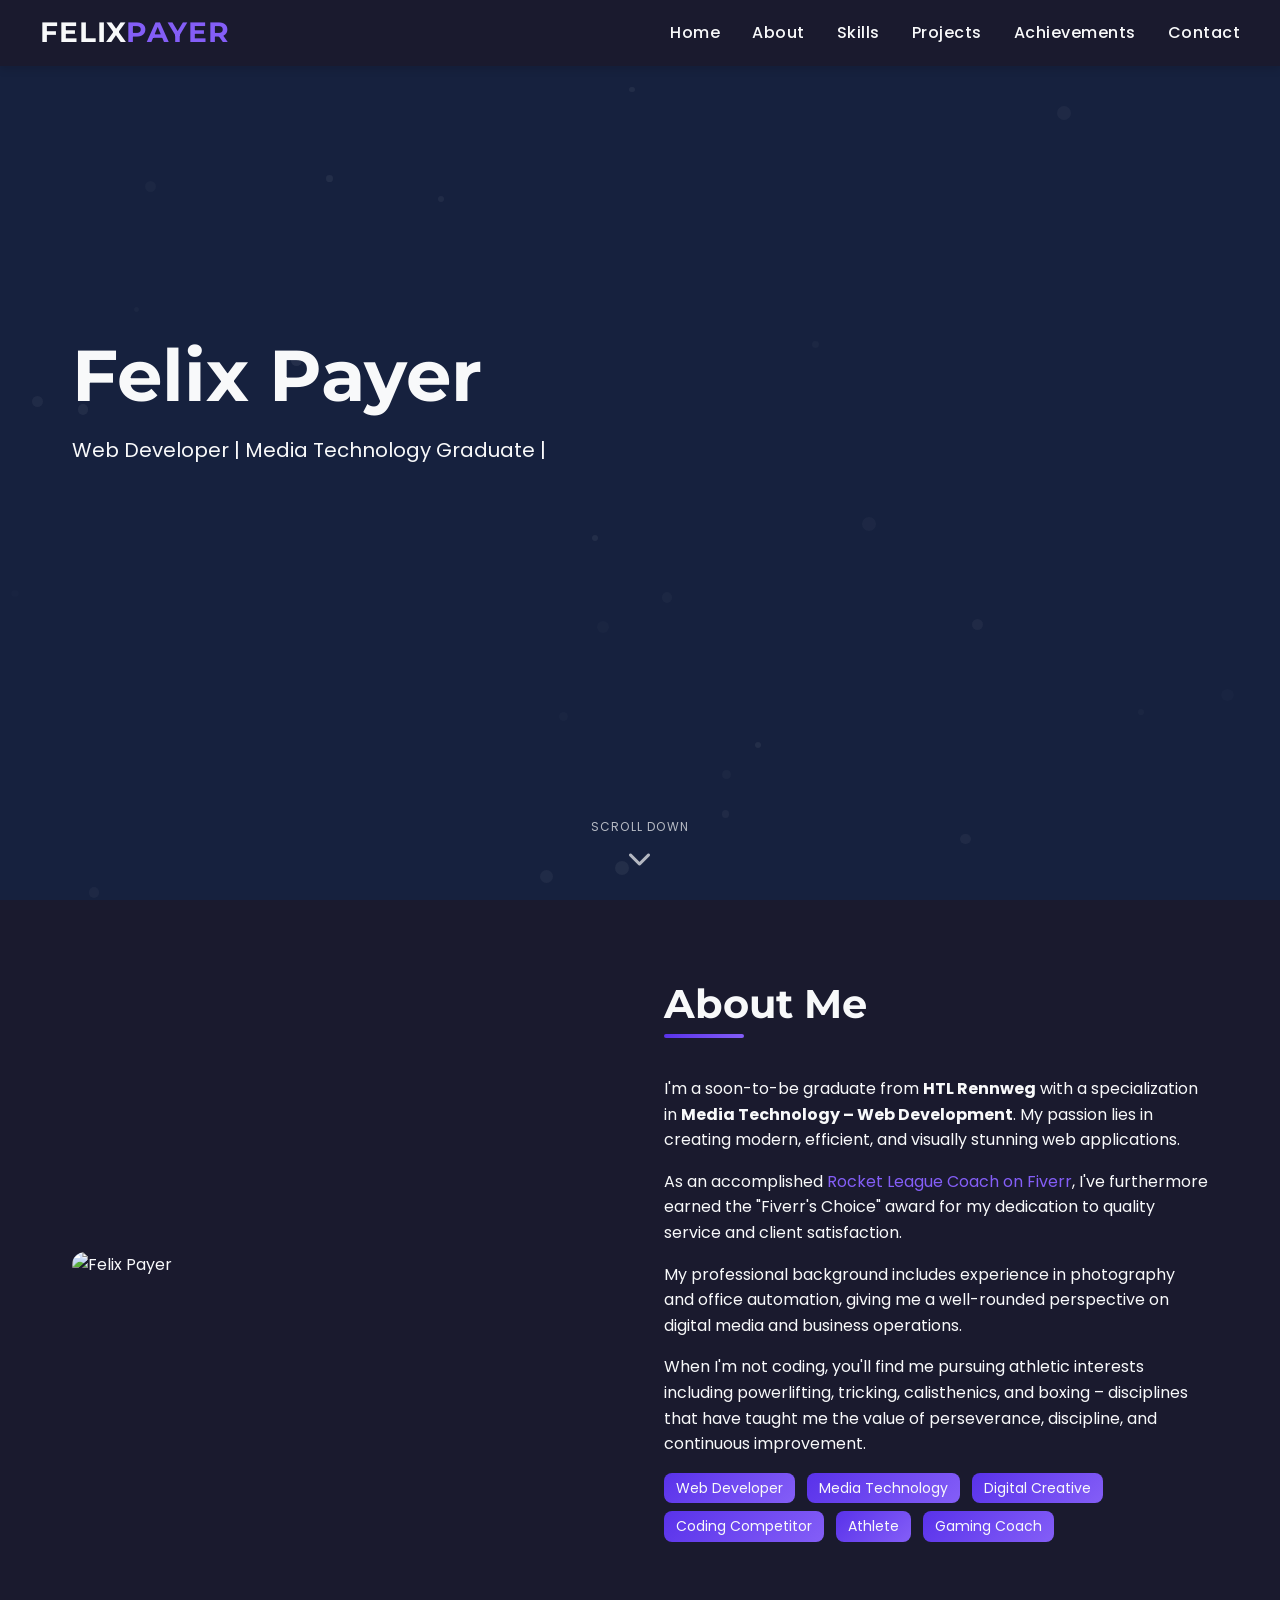
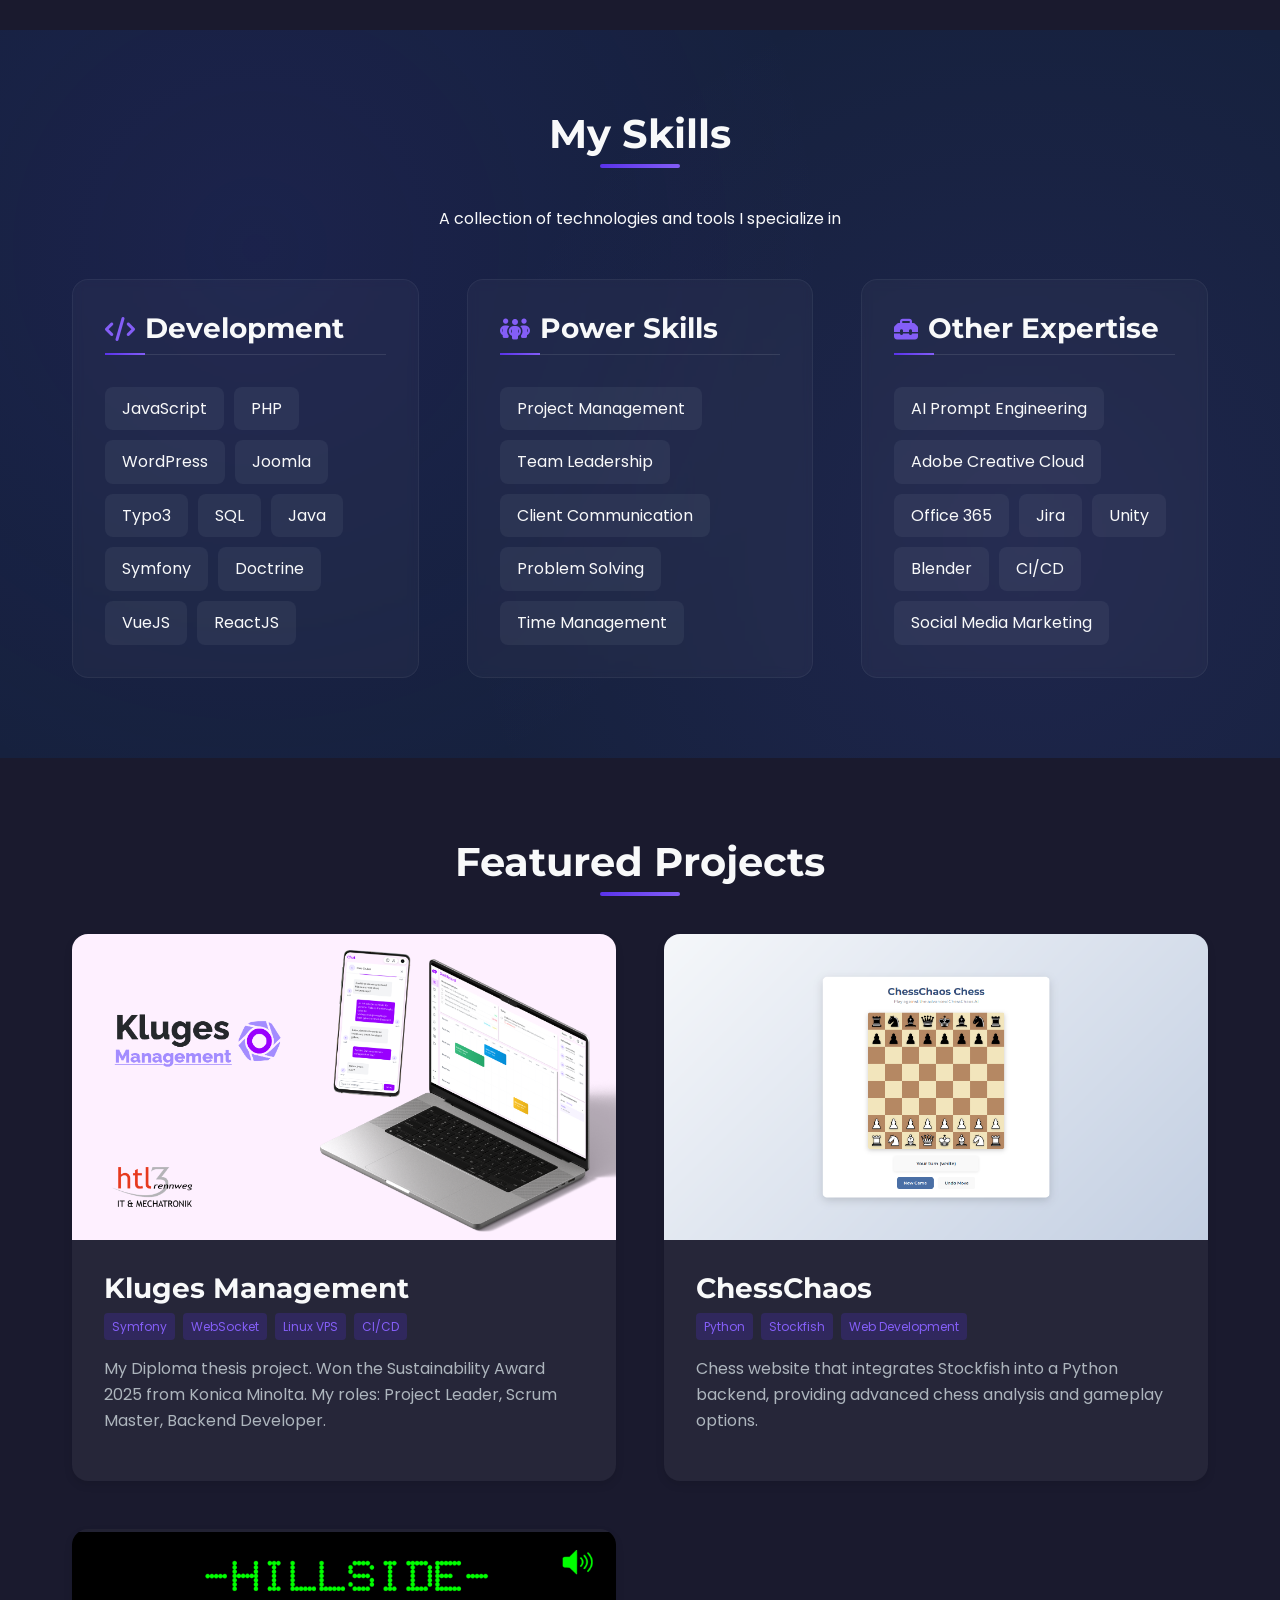
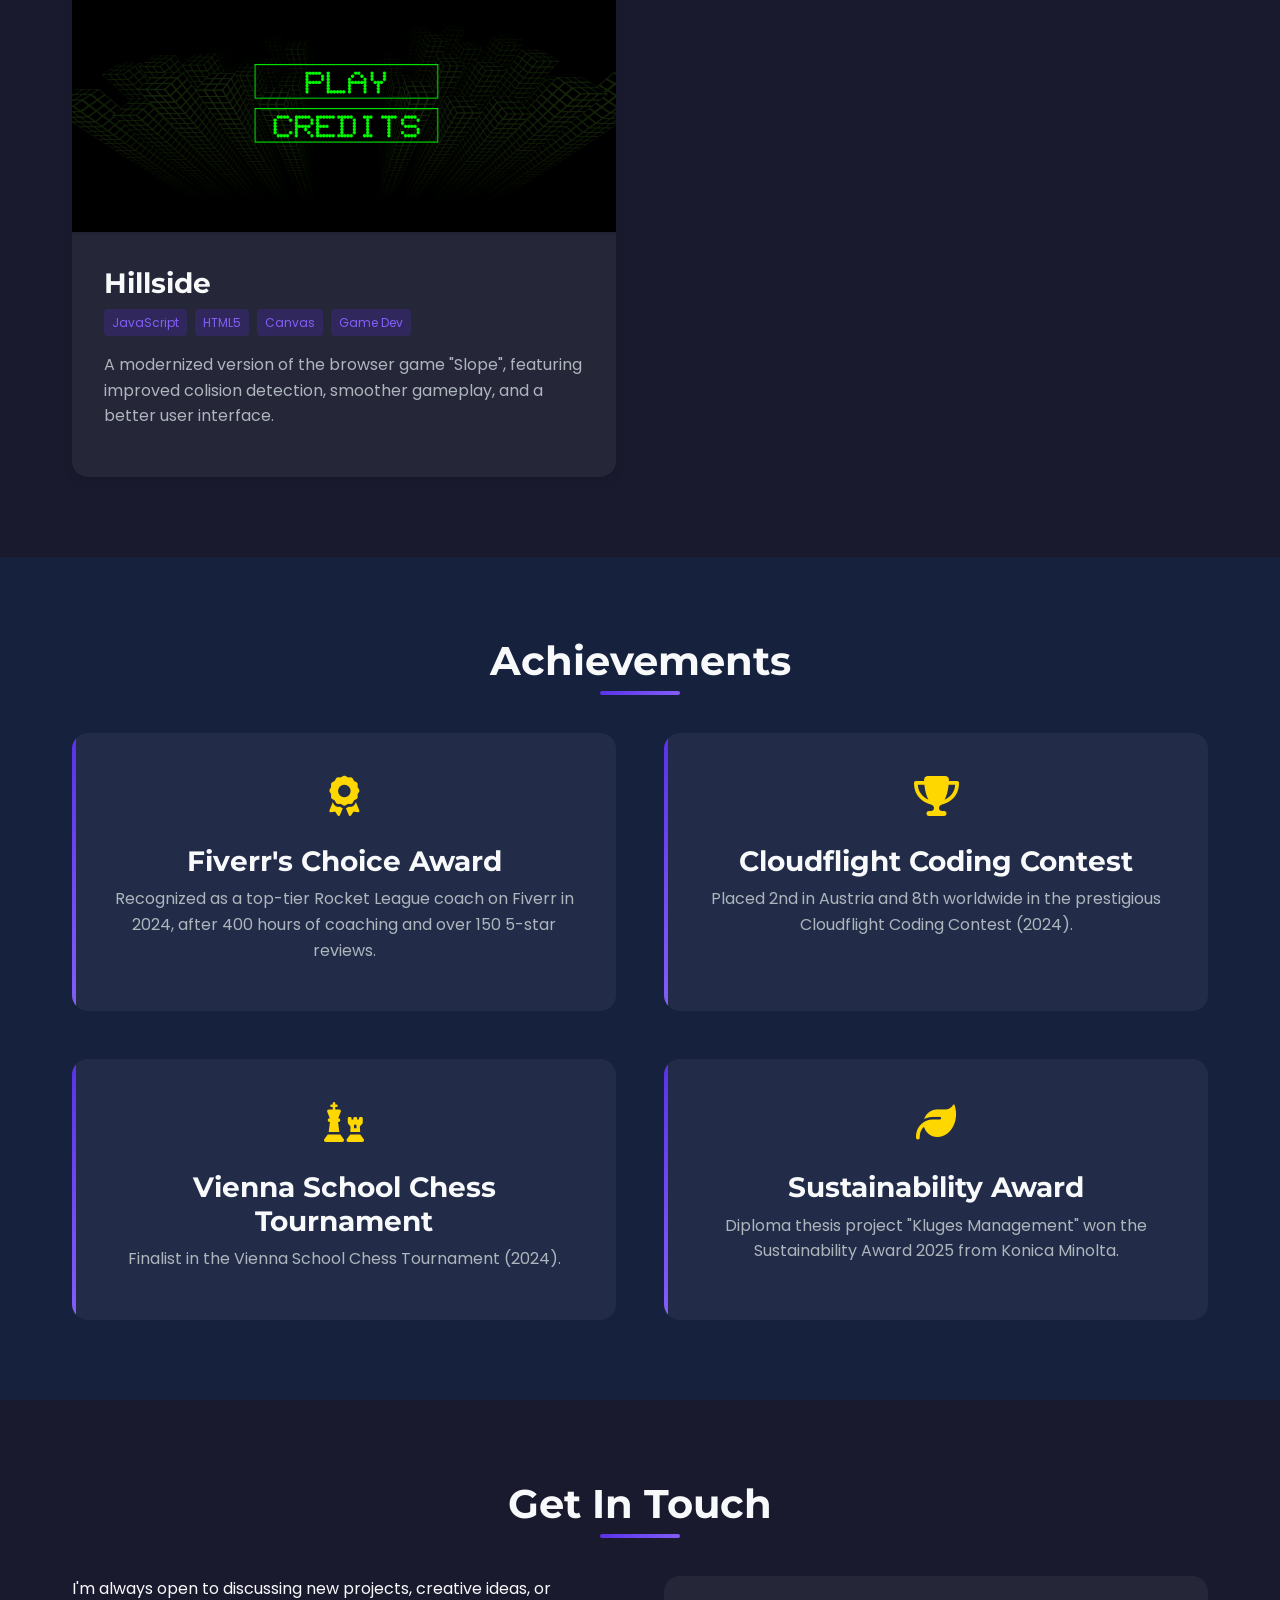
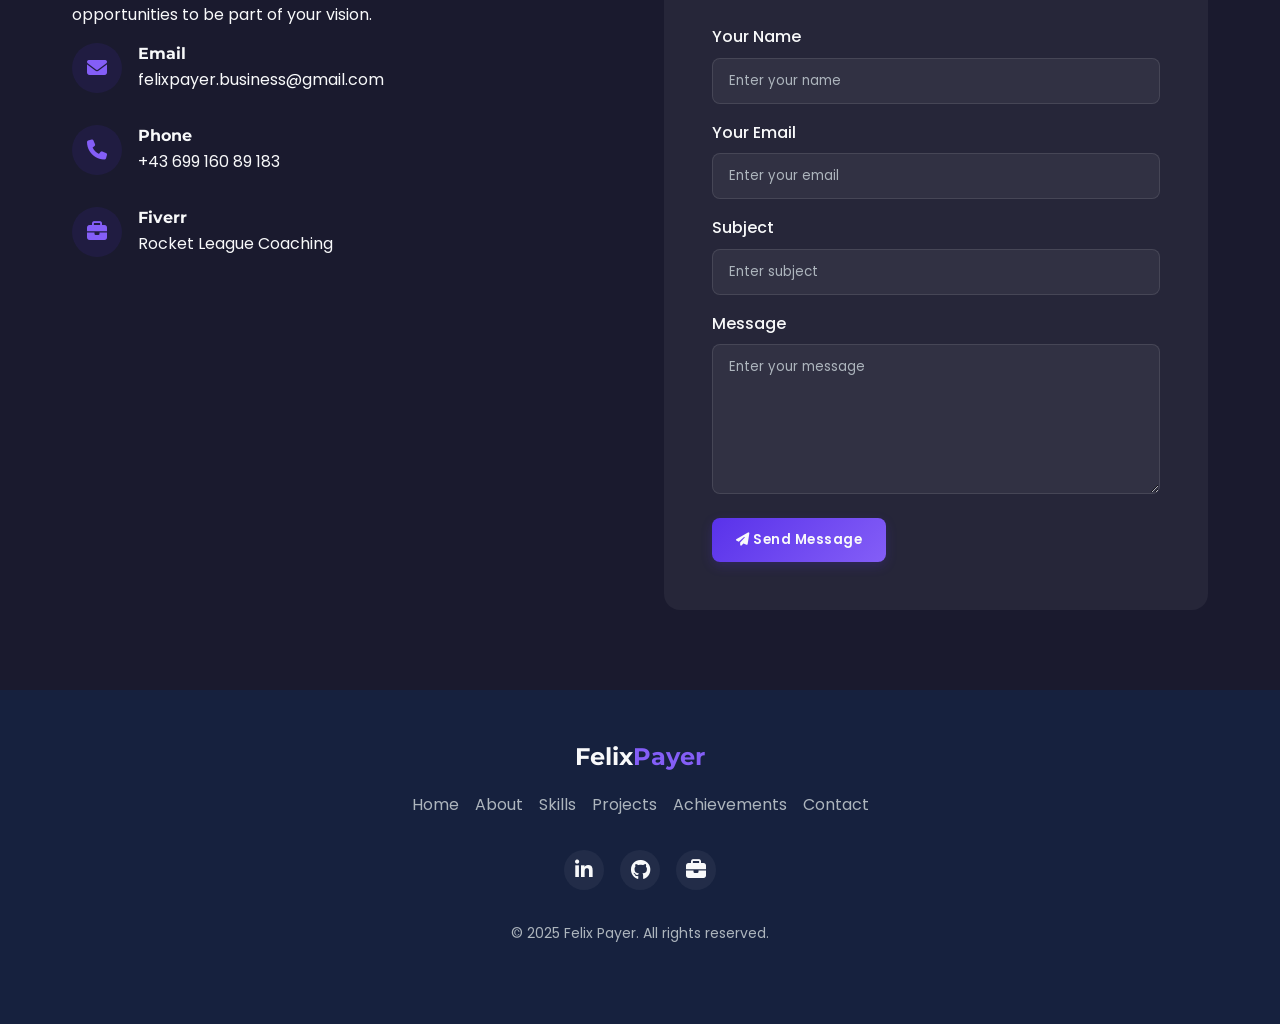
==== commit ee4f3081: "Modified text content further" ====
--- a/index.html
+++ b/index.html
@@ -196,8 +196,8 @@
                             <span class="project-tag">Linux VPS</span>
                             <span class="project-tag">CI/CD</span>
                         </div>
-                        <p class="project-description">Diploma thesis project. Won the Sustainability Award 2025 from
-                            Konica Minolta. Roles: Project Leader, Scrum Master, Backend Developer.</p>
+                        <p class="project-description">My Diploma thesis project. Won the Sustainability Award 2025 from
+                            Konica Minolta. My roles: Project Leader, Scrum Master, Backend Developer.</p>
                         <!-- <a href="#" class="project-link">Learn more <i class="fas fa-arrow-right"></i></a> -->
                     </div>
                 </div>
@@ -234,7 +234,7 @@
                             <span class="project-tag">Game Dev</span>
                         </div>
                         <p class="project-description">A modernized version of the browser game "Slope", featuring
-                            improved colision detection, smoother gameplay, and a better user experience.</p>
+                            improved colision detection, smoother gameplay, and a better user interface.</p>
                         <!-- <a href="#" class="project-link">Learn more <i class="fas fa-arrow-right"></i></a> -->
                     </div>
                 </div>
@@ -255,8 +255,7 @@
                         <i class="fas fa-award"></i>
                     </div>
                     <h3 class="achievement-title">Fiverr's Choice Award</h3>
-                    <p class="achievement-description">Recognized as a top-tier Rocket League coach on Fiverr in 2024,
-                        demonstrating excellence in service delivery.</p>
+                    <p class="achievement-description">Recognized as a top-tier Rocket League coach on Fiverr in 2024, after 400 hours of coaching and over 150 5-star reviews.</p>
                 </div>
 
                 <!-- Achievement 2 -->
@@ -275,8 +274,7 @@
                         <i class="fas fa-chess"></i>
                     </div>
                     <h3 class="achievement-title">Vienna School Chess Tournament</h3>
-                    <p class="achievement-description">Finalist in the Vienna School Chess Tournament (2024),
-                        demonstrating strategic thinking and competitive spirit.</p>
+                    <p class="achievement-description">Finalist in the Vienna School Chess Tournament (2024).</p>
                 </div>
 
                 <!-- Achievement 4 -->
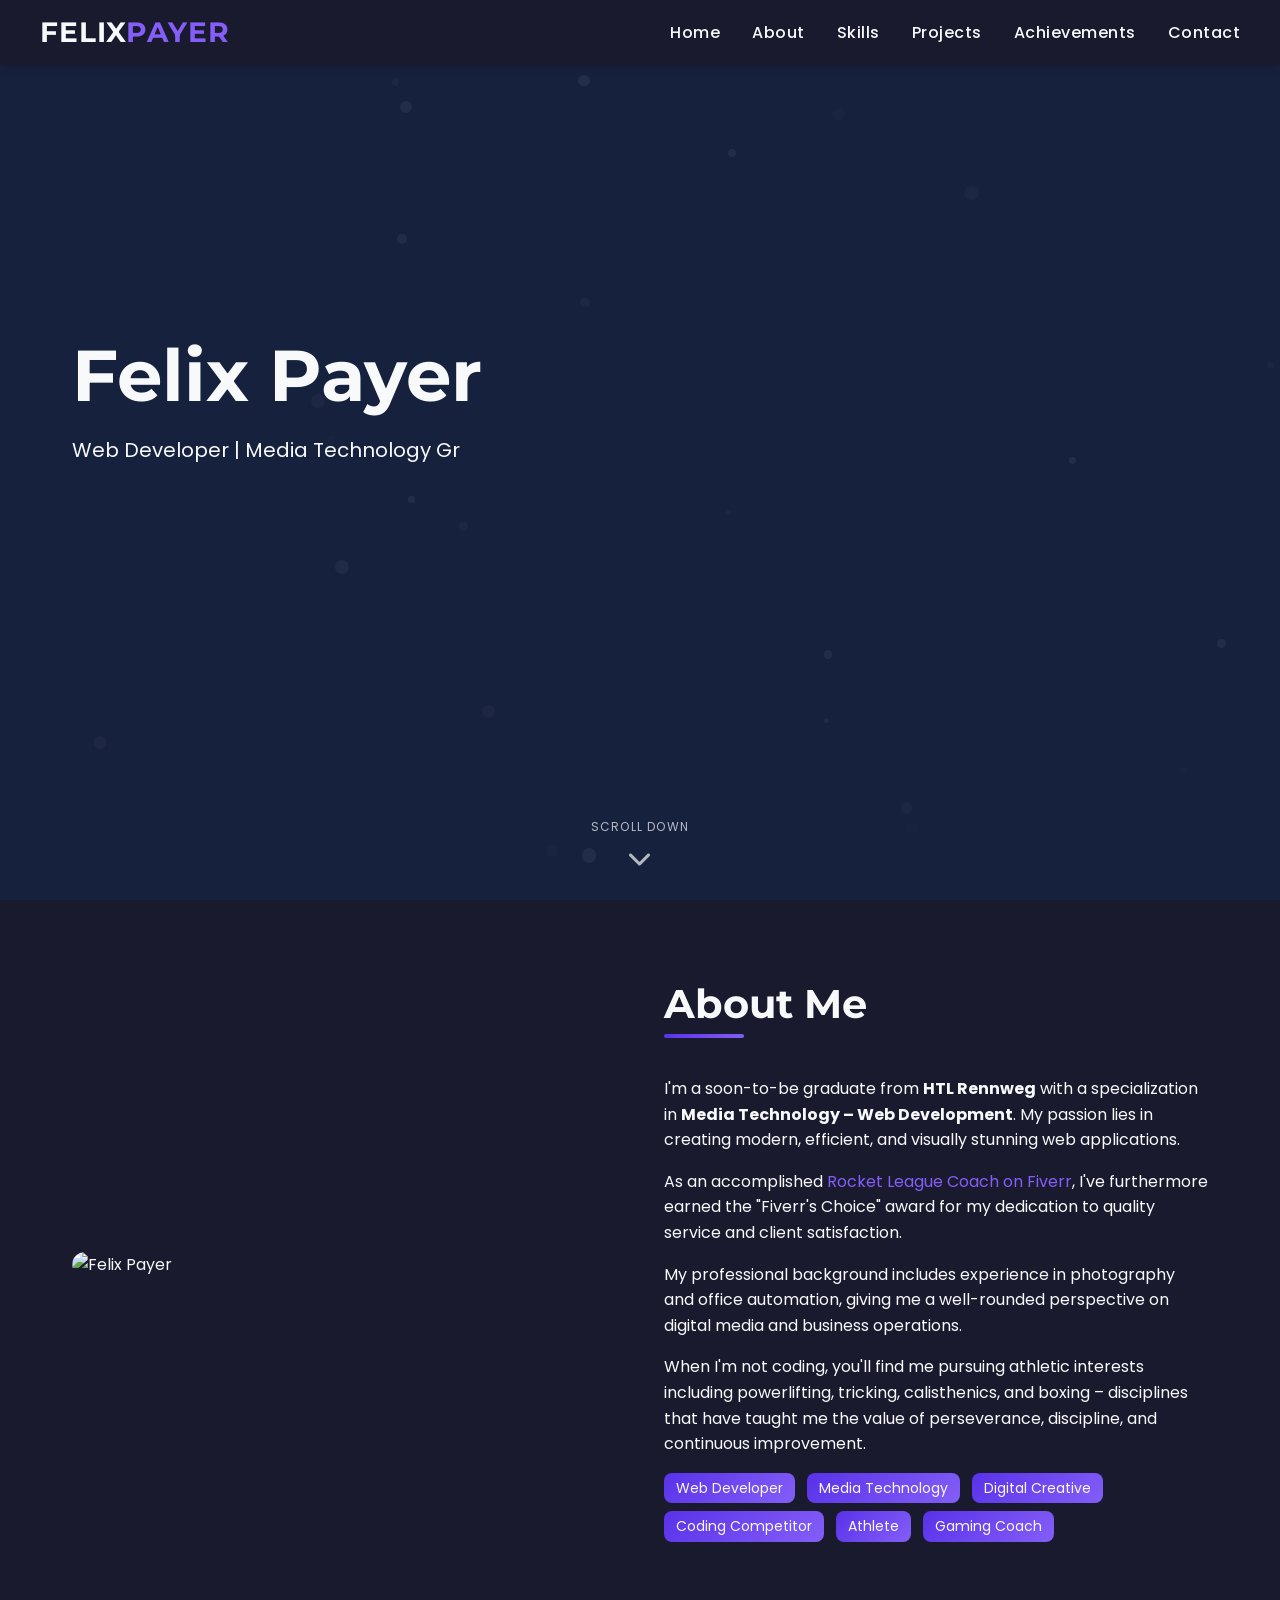
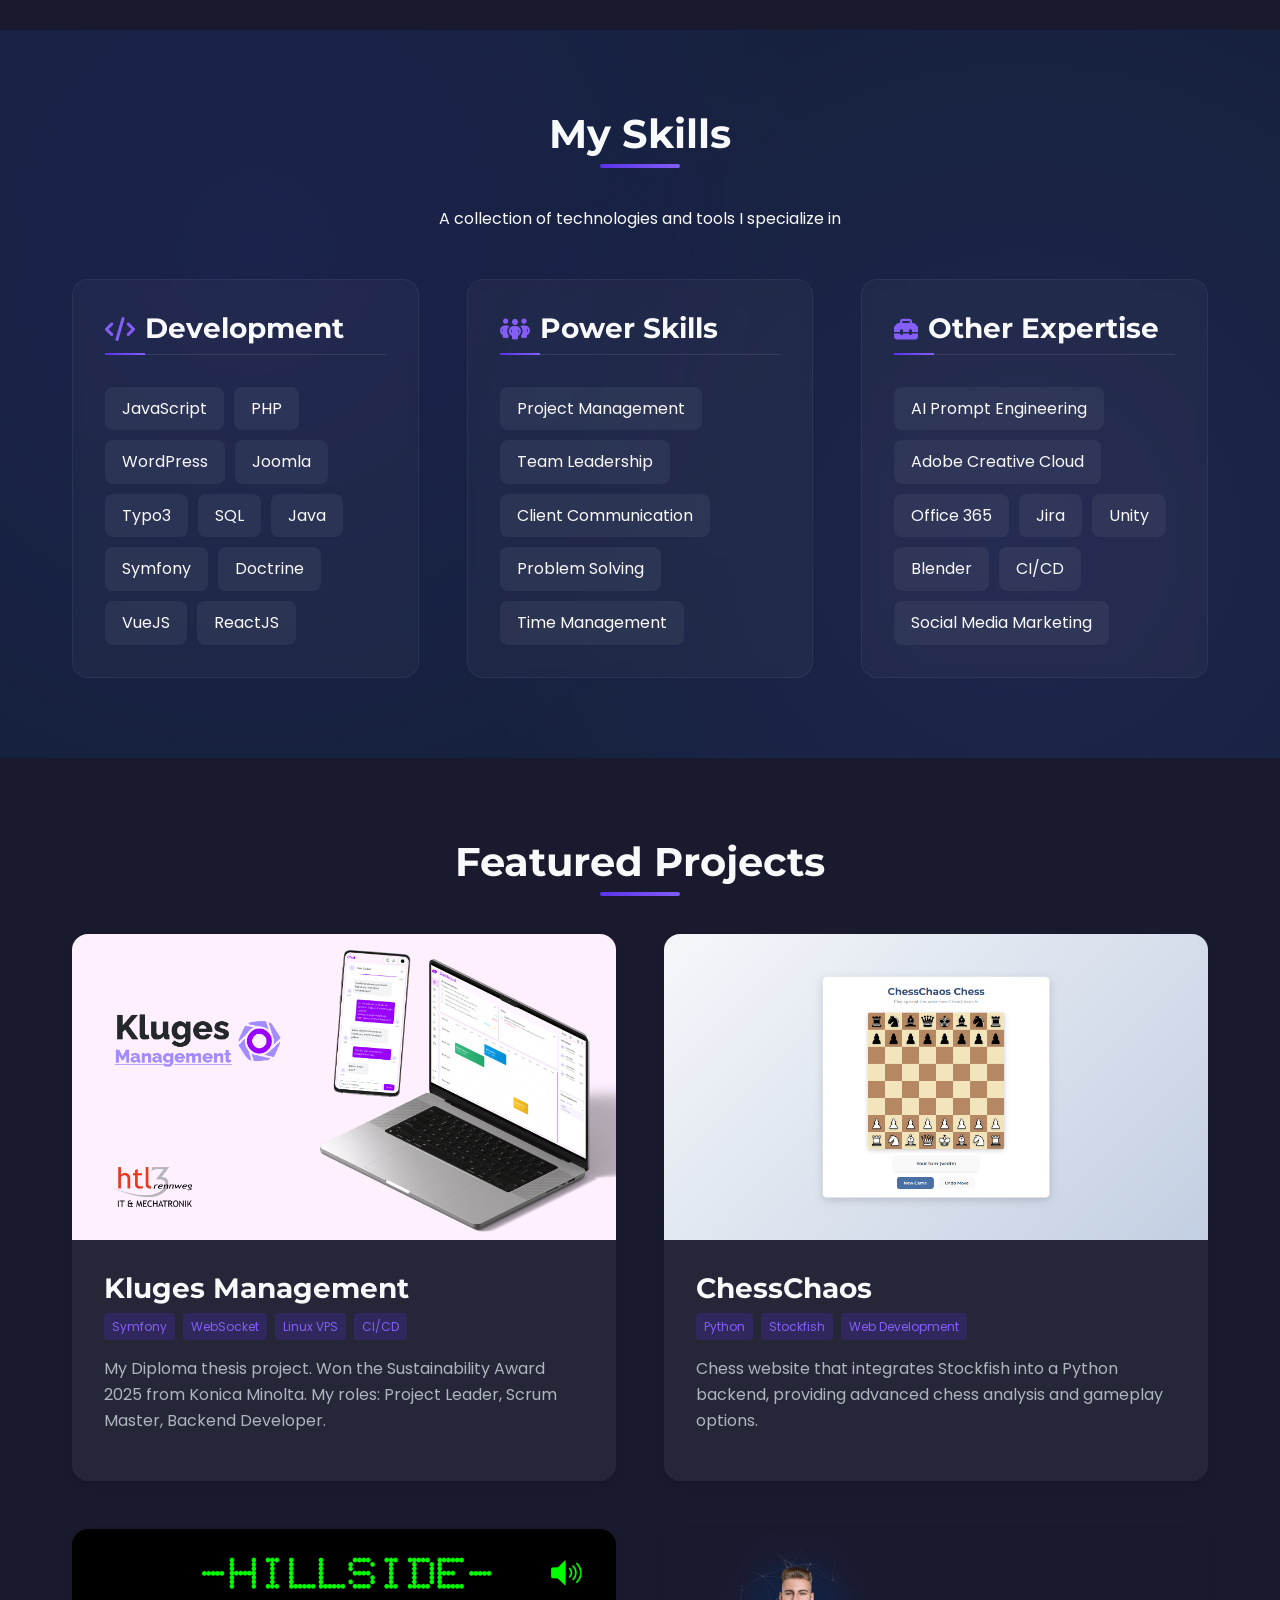
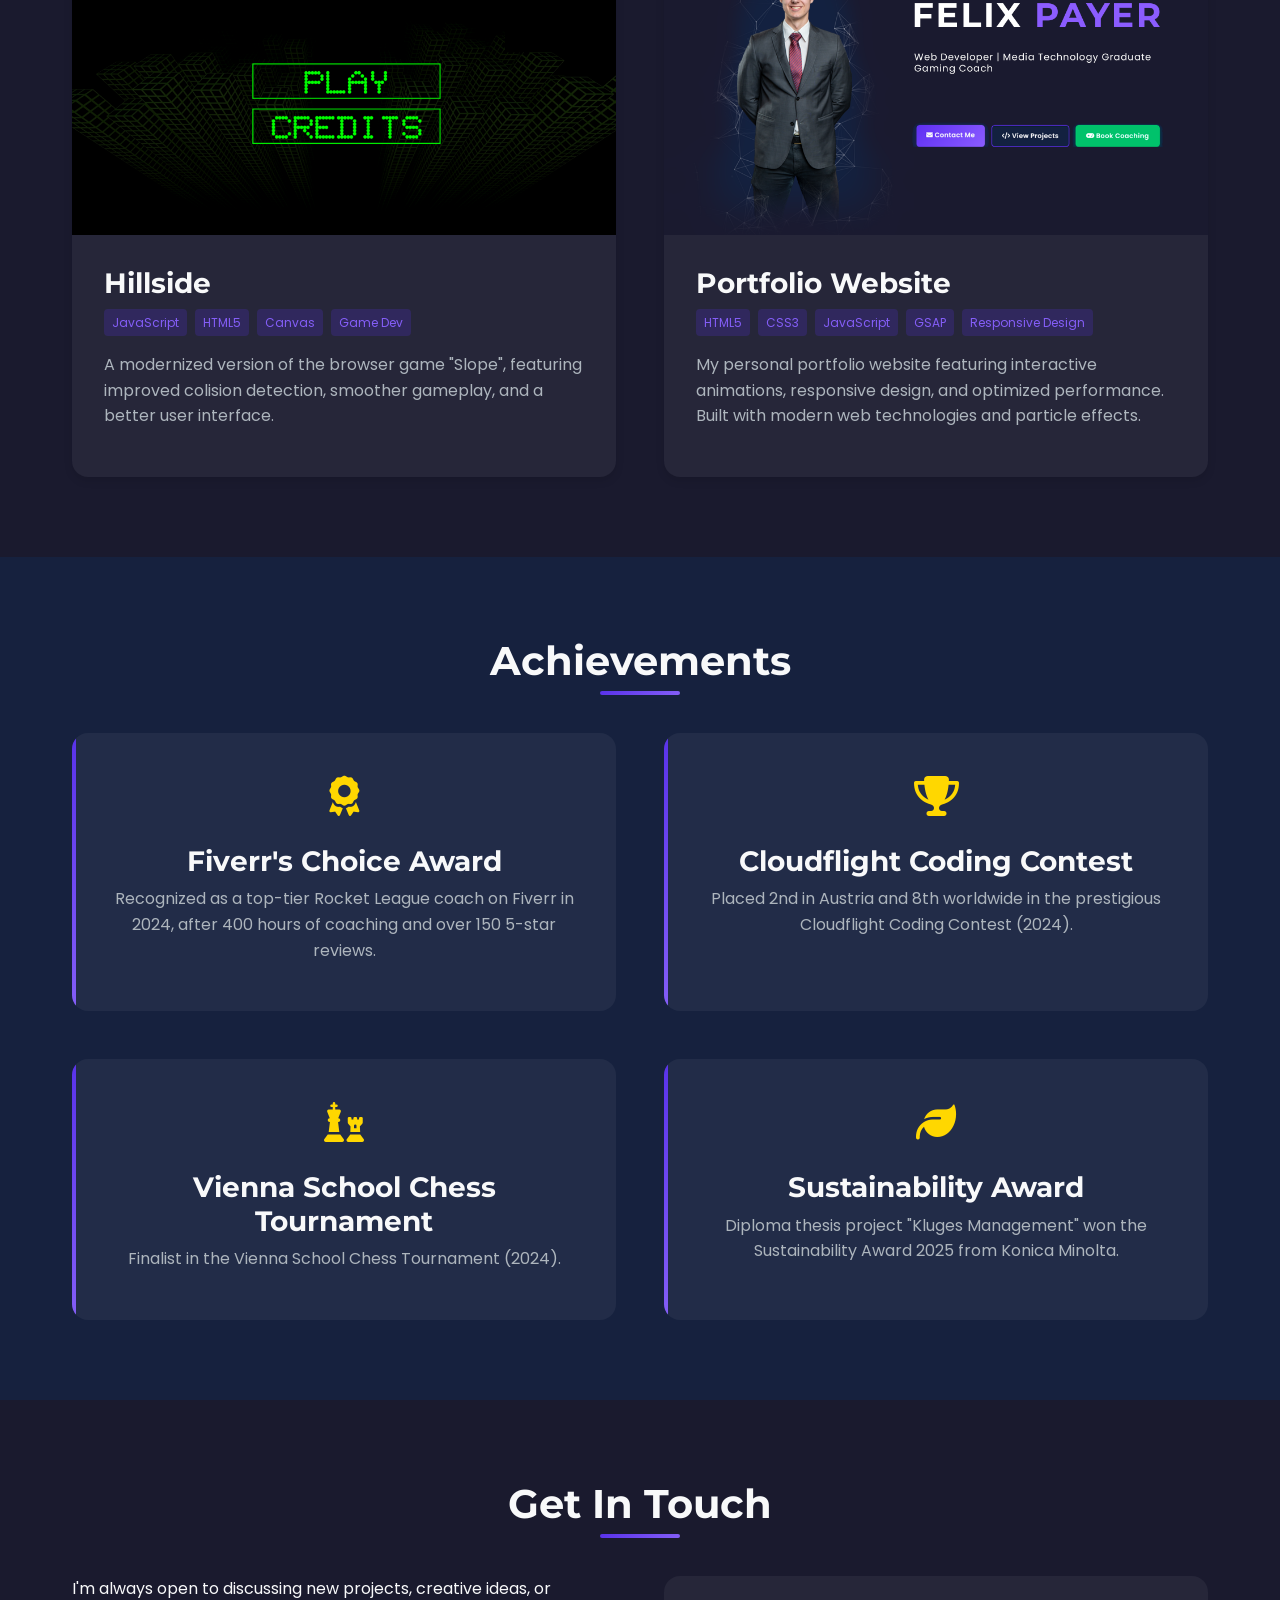
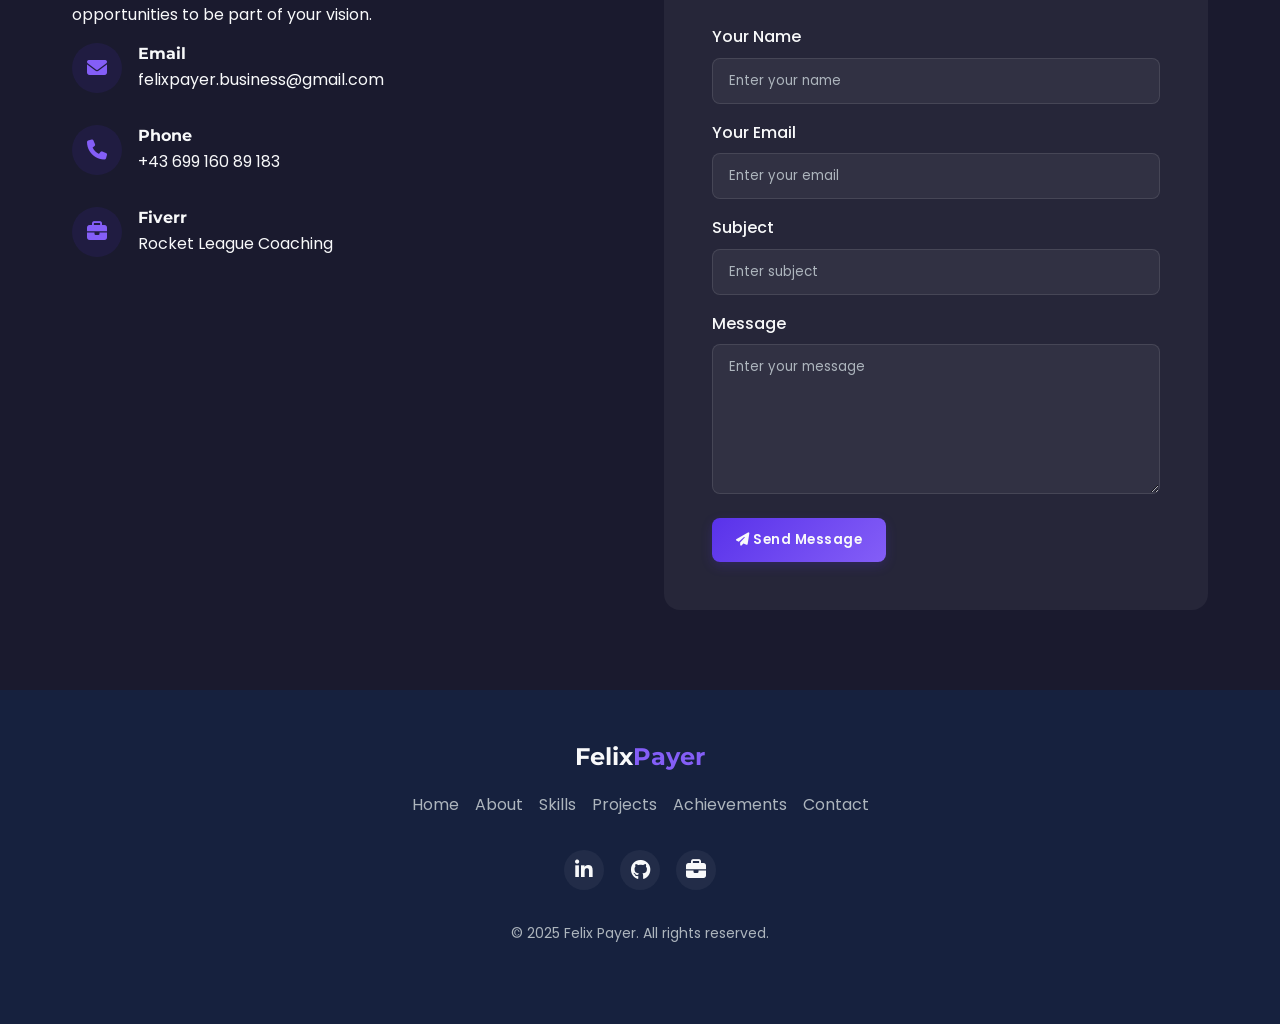
==== commit 13a28f46: "Added Portfolio Website project & reworked graphics" ====
--- a/index.html
+++ b/index.html
@@ -20,24 +20,25 @@
 
     <!-- Basic favicon -->
     <link rel="icon" type="image/png" href="favicon.ico">
-    
+
     <!-- Android/Chrome Icons -->
     <link rel="icon" type="image/png" sizes="512x512" href="icon-512x512.png">
     <link rel="icon" type="image/png" sizes="32x32" href="favicon.ico">
-    
+
     <!-- Social Media Preview Tags -->
     <meta property="og:title" content="Felix Payer | Web Developer & Media Technology Graduate">
-    <meta property="og:description" content="Web Developer, Media Technology Graduate, and Gaming Coach. Personal portfolio showcasing projects, skills, and achievements.">
+    <meta property="og:description"
+        content="Web Developer, Media Technology Graduate, and Gaming Coach. Personal portfolio showcasing projects, skills, and achievements.">
     <meta property="og:image" content="https://1failx1.github.io/social-preview.jpg">
     <meta property="og:url" content="https://1failx1.github.io">
     <meta property="og:type" content="website">
-    
+
     <!-- Twitter Card -->
     <meta name="twitter:card" content="summary_large_image">
     <meta name="twitter:title" content="Felix Payer | Web Developer">
     <meta name="twitter:description" content="Web Developer, Media Technology Graduate, and Gaming Coach">
     <meta name="twitter:image" content="https://1failx1.github.io/social-preview.jpg">
-    
+
     <!-- Theme Color for Browser UI -->
     <meta name="theme-color" content="#5932ea">
 </head>
@@ -87,7 +88,8 @@
                         Me</a>
                     <a href="#projects" class="btn btn-secondary micro-interaction"><i class="fas fa-code"></i> View
                         Projects</a>
-                    <a href="https://www.fiverr.com/s/8zl2VmZ" target="_blank" class="btn btn-fiverr micro-interaction"><i class="fas fa-gamepad"></i> Book Coaching</a>
+                    <a href="https://www.fiverr.com/s/8zl2VmZ" target="_blank"
+                        class="btn btn-fiverr micro-interaction"><i class="fas fa-gamepad"></i> Book Coaching</a>
                 </div>
             </div>
         </div>
@@ -104,8 +106,10 @@
                     <h2>About Me</h2>
                     <p>I'm a soon-to-be graduate from <strong>HTL Rennweg</strong> with a specialization in
                         <strong>Media Technology – Web Development</strong>. My passion lies in creating modern,
-                        efficient, and visually stunning web applications.</p>
-                    <p>As an accomplished <a class="text-accent" href="https://www.fiverr.com/s/8zl2VmZ">Rocket League Coach on Fiverr</a>, I've furthermore earned
+                        efficient, and visually stunning web applications.
+                    </p>
+                    <p>As an accomplished <a class="text-accent" href="https://www.fiverr.com/s/8zl2VmZ">Rocket League
+                            Coach on Fiverr</a>, I've furthermore earned
                         the "Fiverr's Choice" award for my dedication to quality service and client satisfaction.</p>
                     <p>My professional background includes experience in photography and office automation, giving me a
                         well-rounded perspective on digital media and business operations.</p>
@@ -238,6 +242,26 @@
                         <!-- <a href="#" class="project-link">Learn more <i class="fas fa-arrow-right"></i></a> -->
                     </div>
                 </div>
+
+                <!-- Project 4 (Portfolio Website) -->
+                <div class="project-card hover-glow">
+                    <div class="project-image">
+                        <img src="assets/social-preview_fullHd.png" alt="Portfolio Website">
+                    </div>
+                    <div class="project-content">
+                        <h3 class="project-title">Portfolio Website</h3>
+                        <div class="project-tags">
+                            <span class="project-tag">HTML5</span>
+                            <span class="project-tag">CSS3</span>
+                            <span class="project-tag">JavaScript</span>
+                            <span class="project-tag">GSAP</span>
+                            <span class="project-tag">Responsive Design</span>
+                        </div>
+                        <p class="project-description">My personal portfolio website featuring interactive animations,
+                            responsive design, and optimized performance. Built with modern web technologies and
+                            particle effects.</p>
+                    </div>
+                </div>
             </div>
         </div>
     </section>
@@ -255,7 +279,8 @@
                         <i class="fas fa-award"></i>
                     </div>
                     <h3 class="achievement-title">Fiverr's Choice Award</h3>
-                    <p class="achievement-description">Recognized as a top-tier Rocket League coach on Fiverr in 2024, after 400 hours of coaching and over 150 5-star reviews.</p>
+                    <p class="achievement-description">Recognized as a top-tier Rocket League coach on Fiverr in 2024,
+                        after 400 hours of coaching and over 150 5-star reviews.</p>
                 </div>
 
                 <!-- Achievement 2 -->
@@ -379,7 +404,8 @@
                     <a href="#contact" class="footer-link">Contact</a>
                 </div>
                 <div class="footer-social">
-                    <a href="https://www.linkedin.com/in/felix-payer" class="social-link"><i class="fab fa-linkedin-in"></i></a>
+                    <a href="https://www.linkedin.com/in/felix-payer" class="social-link"><i
+                            class="fab fa-linkedin-in"></i></a>
                     <a href="https://github.com/1FailX1" class="social-link"><i class="fab fa-github"></i></a>
                     <a href="https://www.fiverr.com/s/8zl2VmZ" class="social-link"><i class="fas fa-briefcase"></i></a>
                 </div>
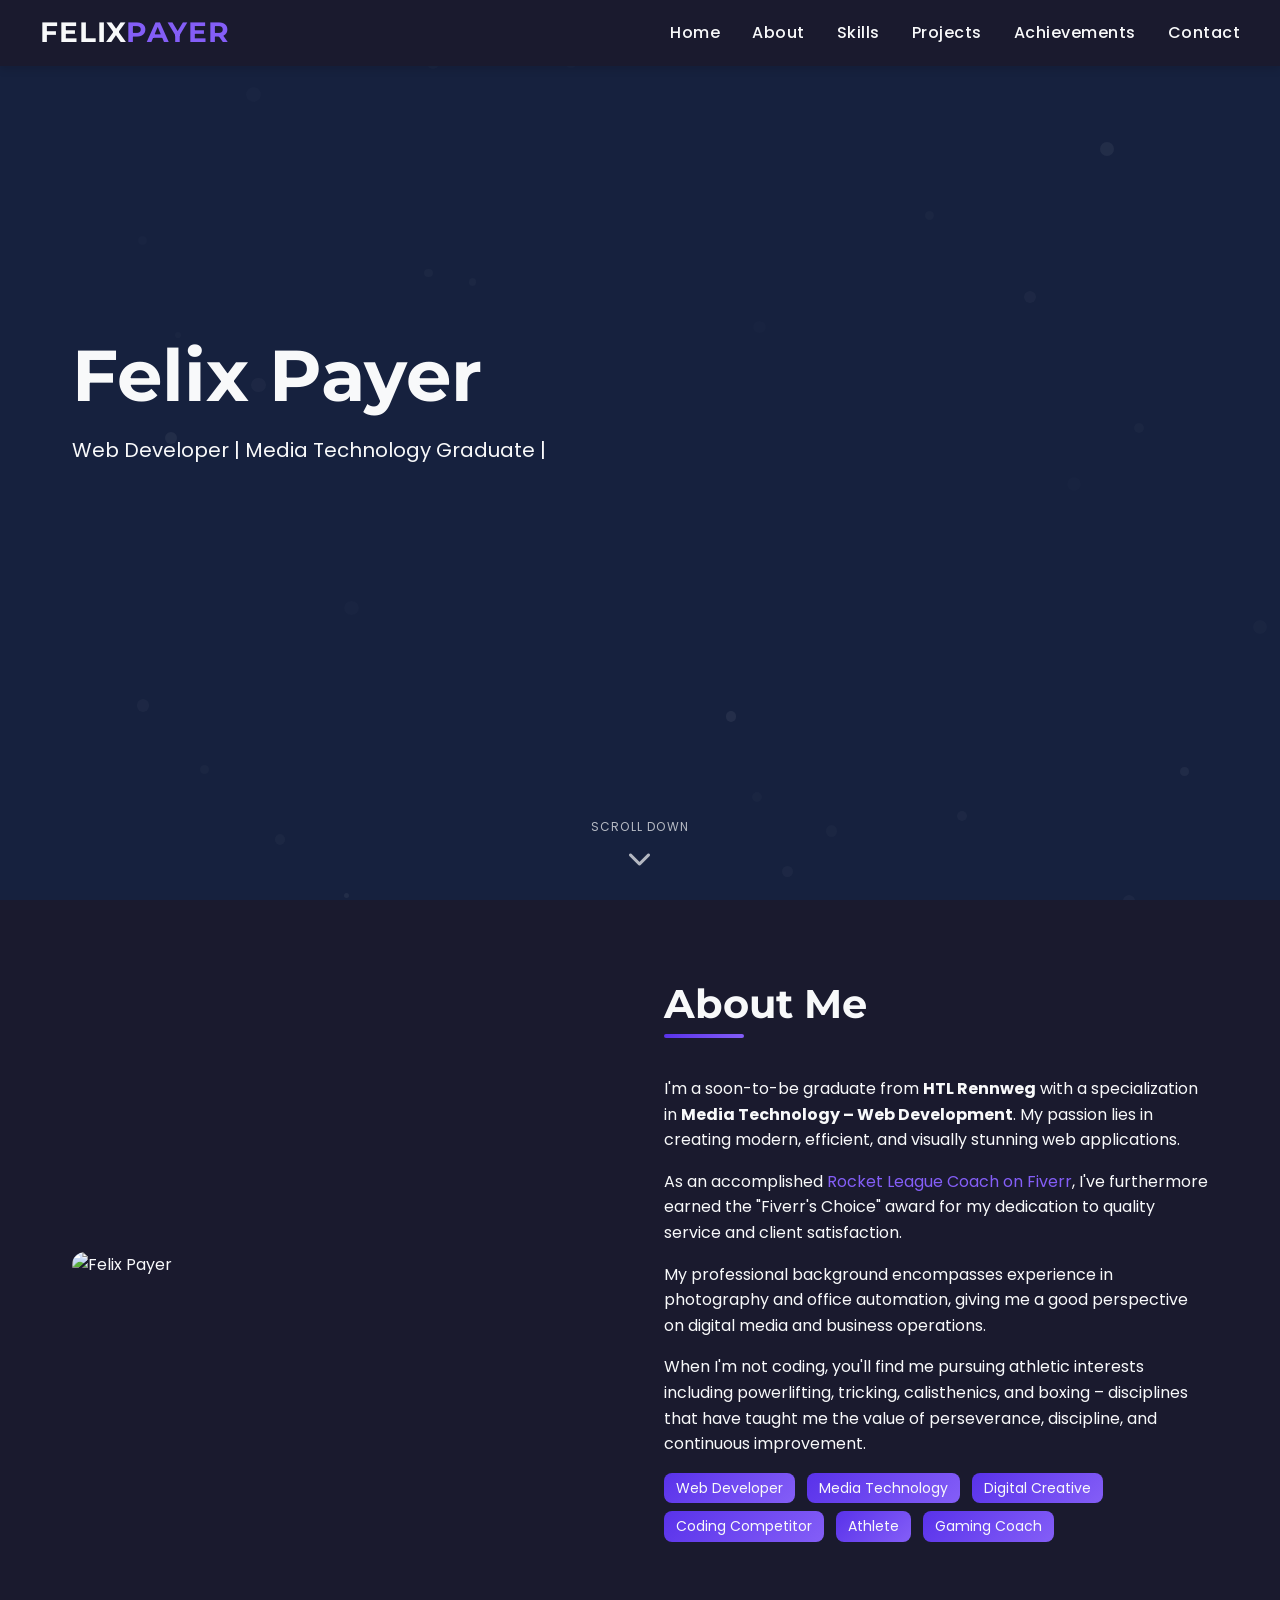
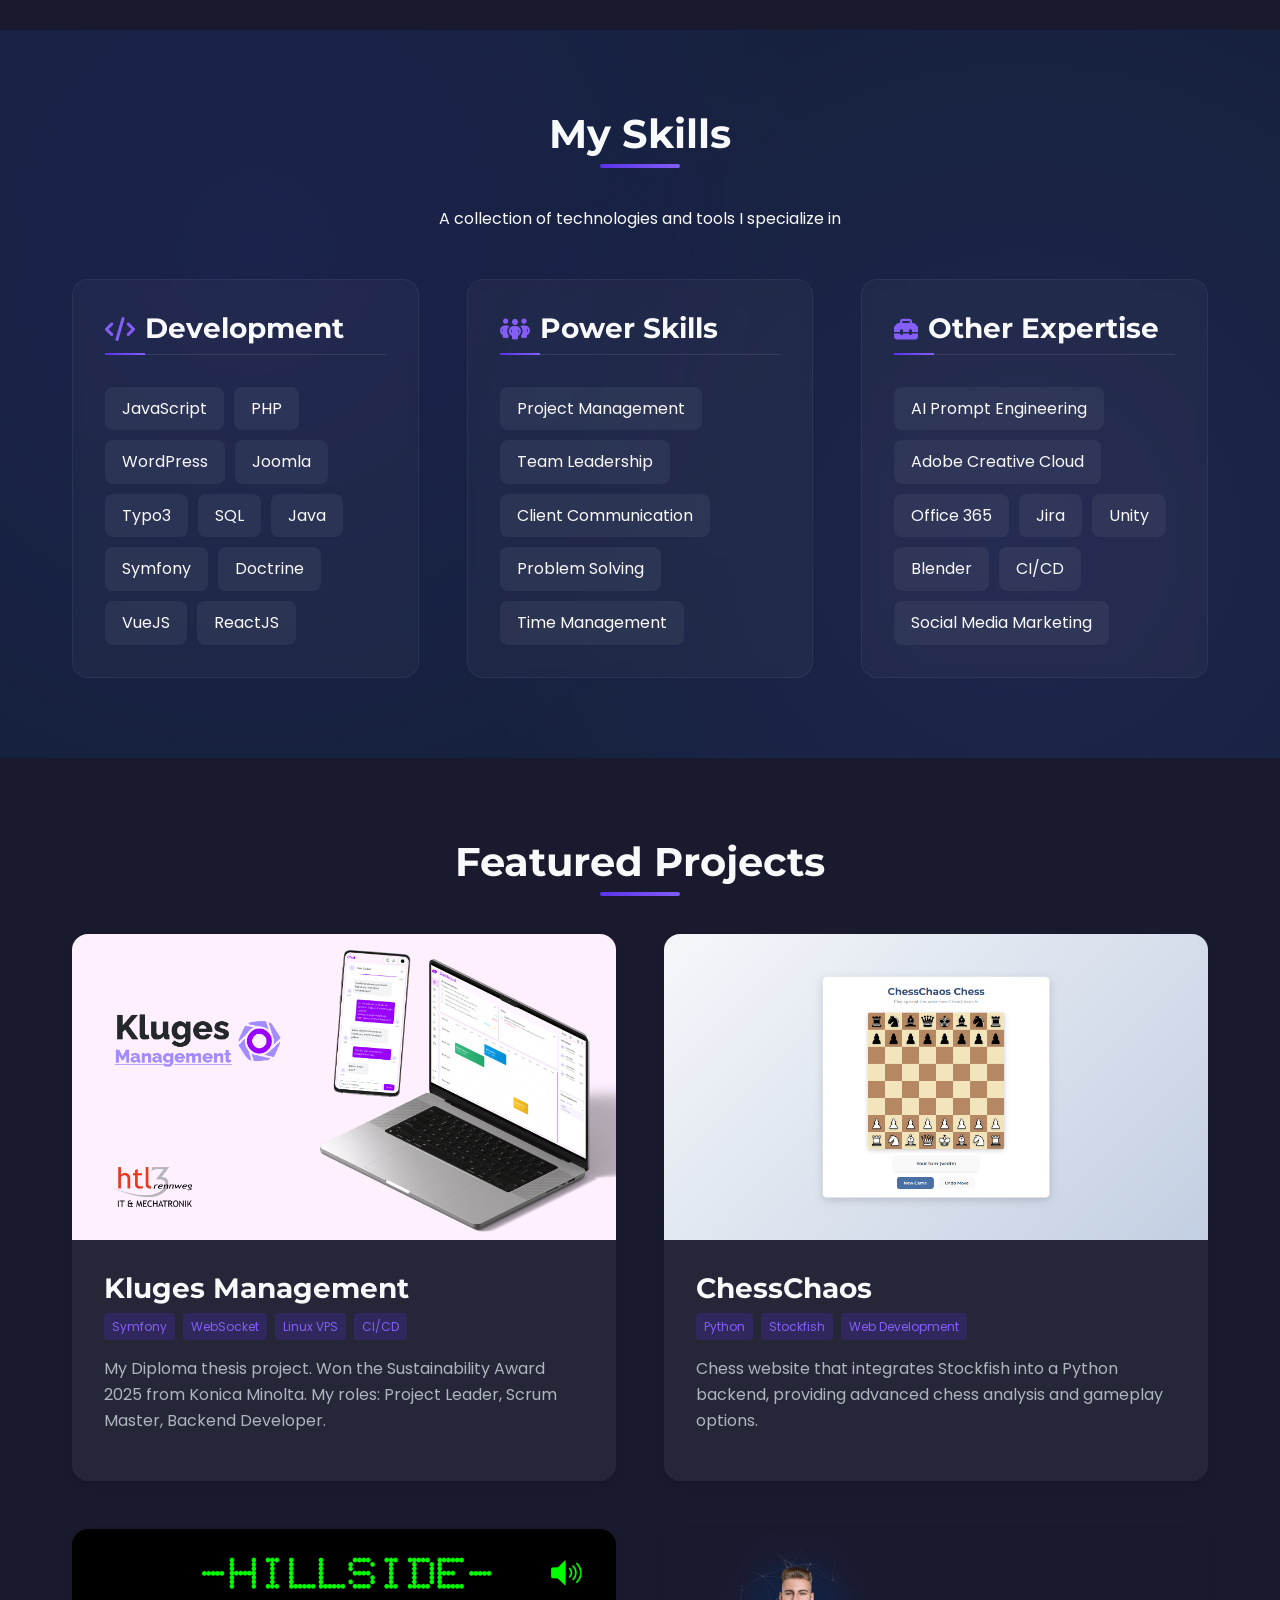
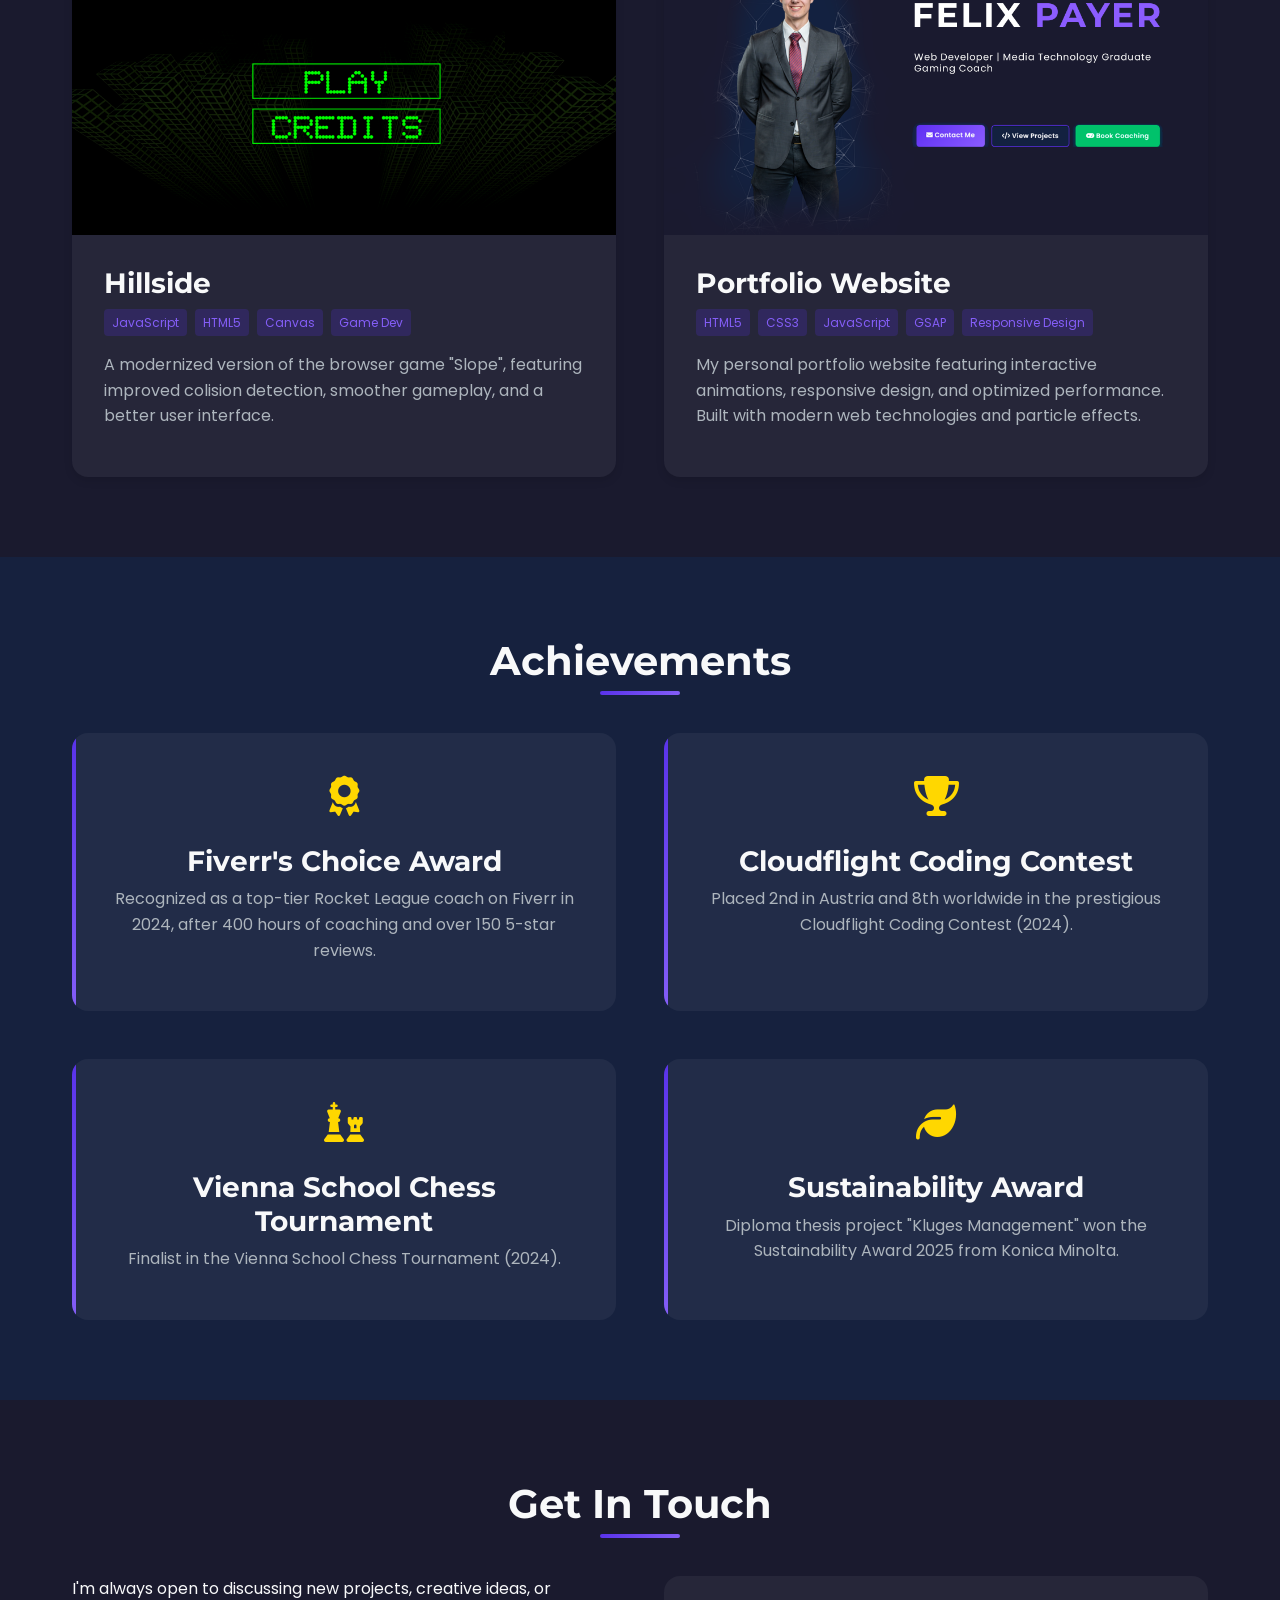
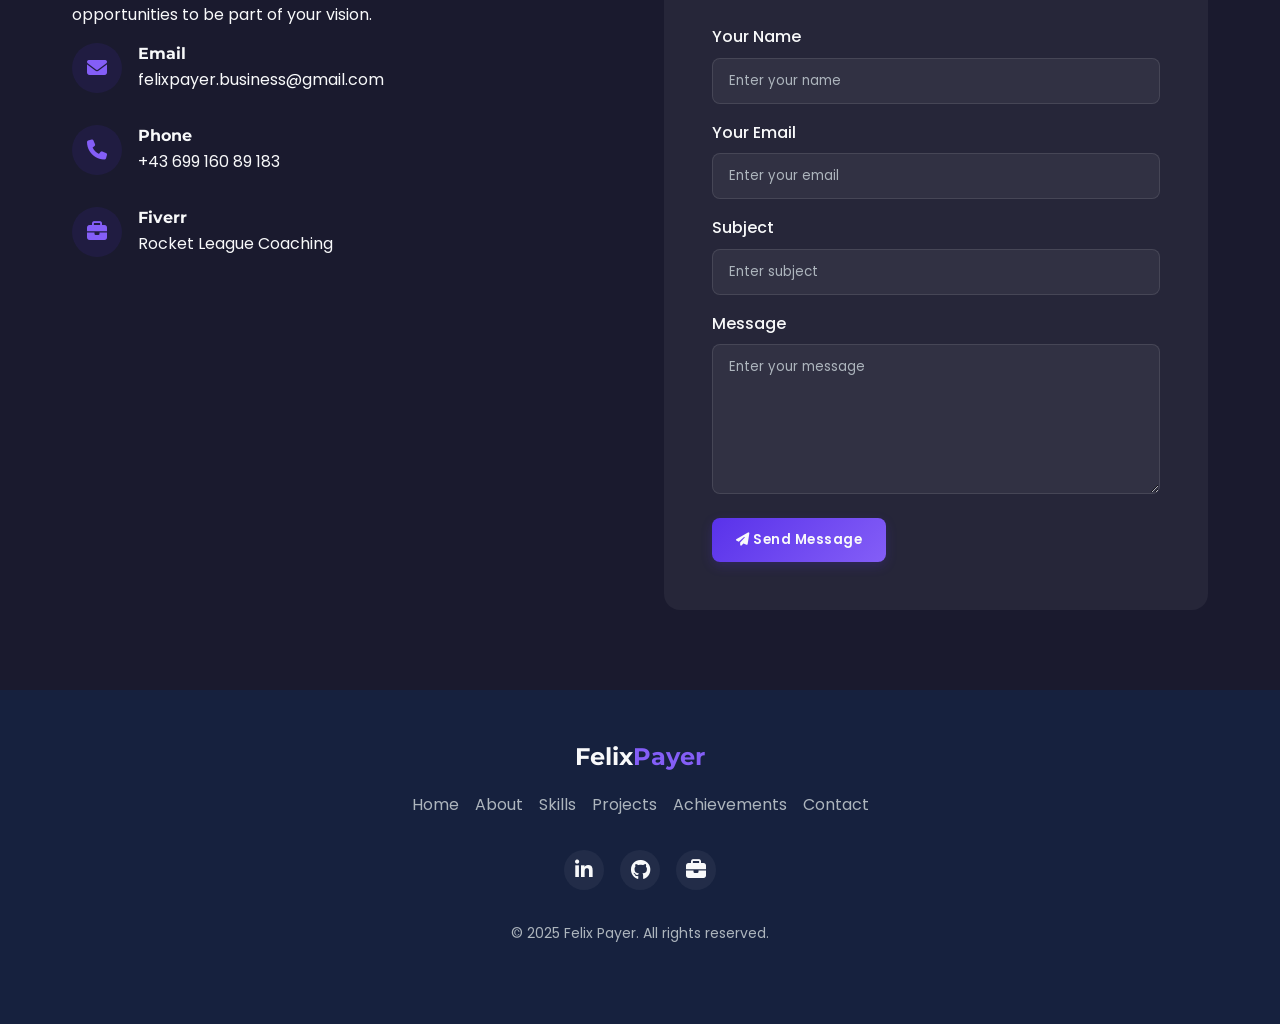
==== commit a7c1d692: "Implementing user-feedback Includes better scaling above full-hd, reworking graphics and changing te" ====
--- a/index.html
+++ b/index.html
@@ -111,8 +111,8 @@
                     <p>As an accomplished <a class="text-accent" href="https://www.fiverr.com/s/8zl2VmZ">Rocket League
                             Coach on Fiverr</a>, I've furthermore earned
                         the "Fiverr's Choice" award for my dedication to quality service and client satisfaction.</p>
-                    <p>My professional background includes experience in photography and office automation, giving me a
-                        well-rounded perspective on digital media and business operations.</p>
+                    <p>My professional background encompasses experience in photography and office automation, giving me a
+                        good perspective on digital media and business operations.</p>
                     <p>When I'm not coding, you'll find me pursuing athletic interests including powerlifting, tricking,
                         calisthenics, and boxing – disciplines that have taught me the value of perseverance,
                         discipline, and continuous improvement.</p>
--- a/portfolio-styles.css
+++ b/portfolio-styles.css
@@ -1063,3 +1063,56 @@
     padding: var(--spacing-lg);
   }
 }
+
+@media (min-width: 1921px) {
+  html {
+    font-size: calc(16px + 0.2vw); /* Base font size scales with viewport width */
+  }
+  
+  /* Hero section scaling */
+  .hero-title {
+    font-size: min(5.5rem, 4vw); /* Larger but with maximum size */
+  }
+  
+  .hero-subtitle {
+    font-size: min(1.75rem, 2.5vw);
+  }
+  
+  .hero-cta .btn {
+    padding: 0.85rem 1.75rem;
+    font-size: 1.1rem;
+  }
+  
+  /* Navbar scaling for larger screens */
+  .navbar {
+    min-height: 70px;
+  }
+  
+  .logo {
+    font-size: calc(1.75rem + 0.5vw); /* Dynamic scaling based on viewport width */
+    padding: 0.35rem 0; /* Slightly increased padding for better visual balance */
+  }
+  
+  .nav-links {
+    font-size: 1.1rem;
+  }
+  
+  /* Container width adjustment */
+  .container {
+    max-width: 1600px; /* Wider container on very large screens */
+  }
+  
+  /* Section spacing adjustment */
+  .section {
+    padding: calc(var(--spacing-xxl) * 1.5) 0;
+  }
+  
+  /* Other elements that need proportional scaling */
+  .scroll-indicator {
+    bottom: 50px;
+  }
+  
+  .scroll-indicator i {
+    font-size: 1.8rem;
+  }
+}
